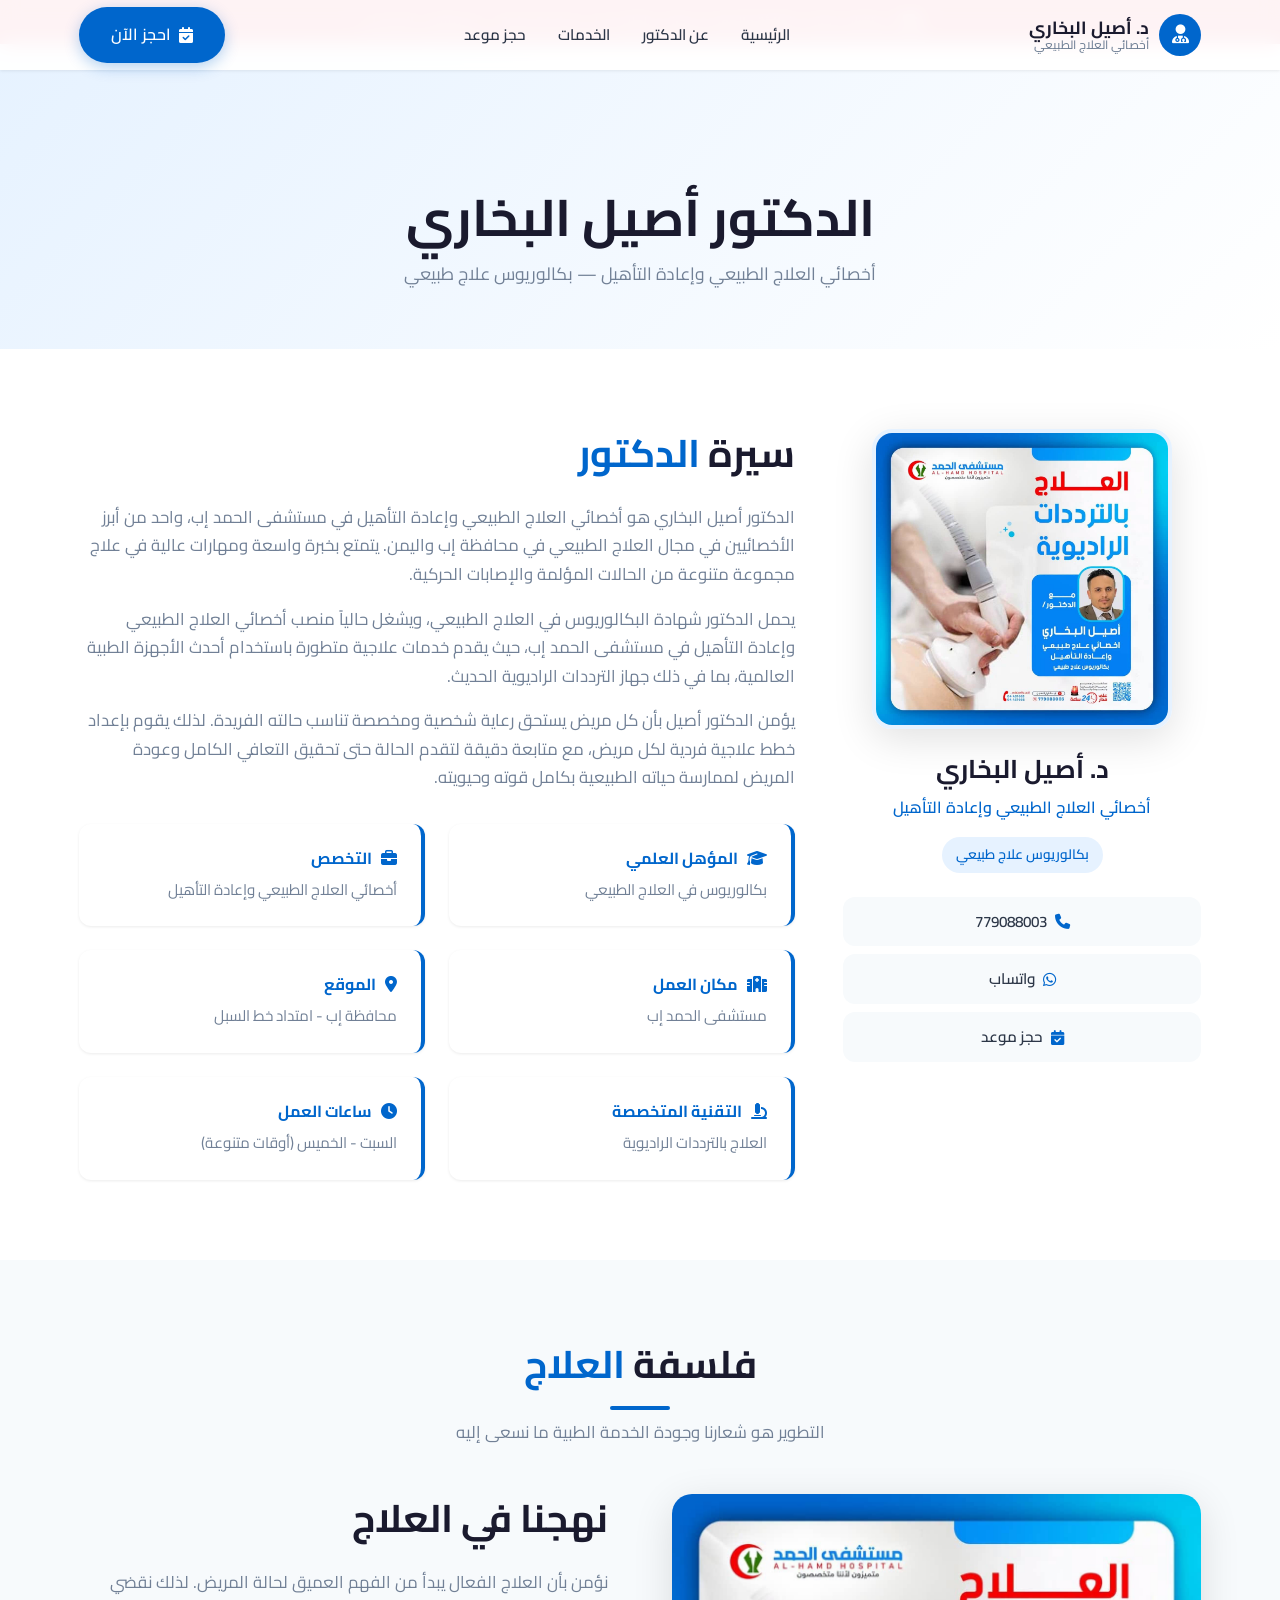
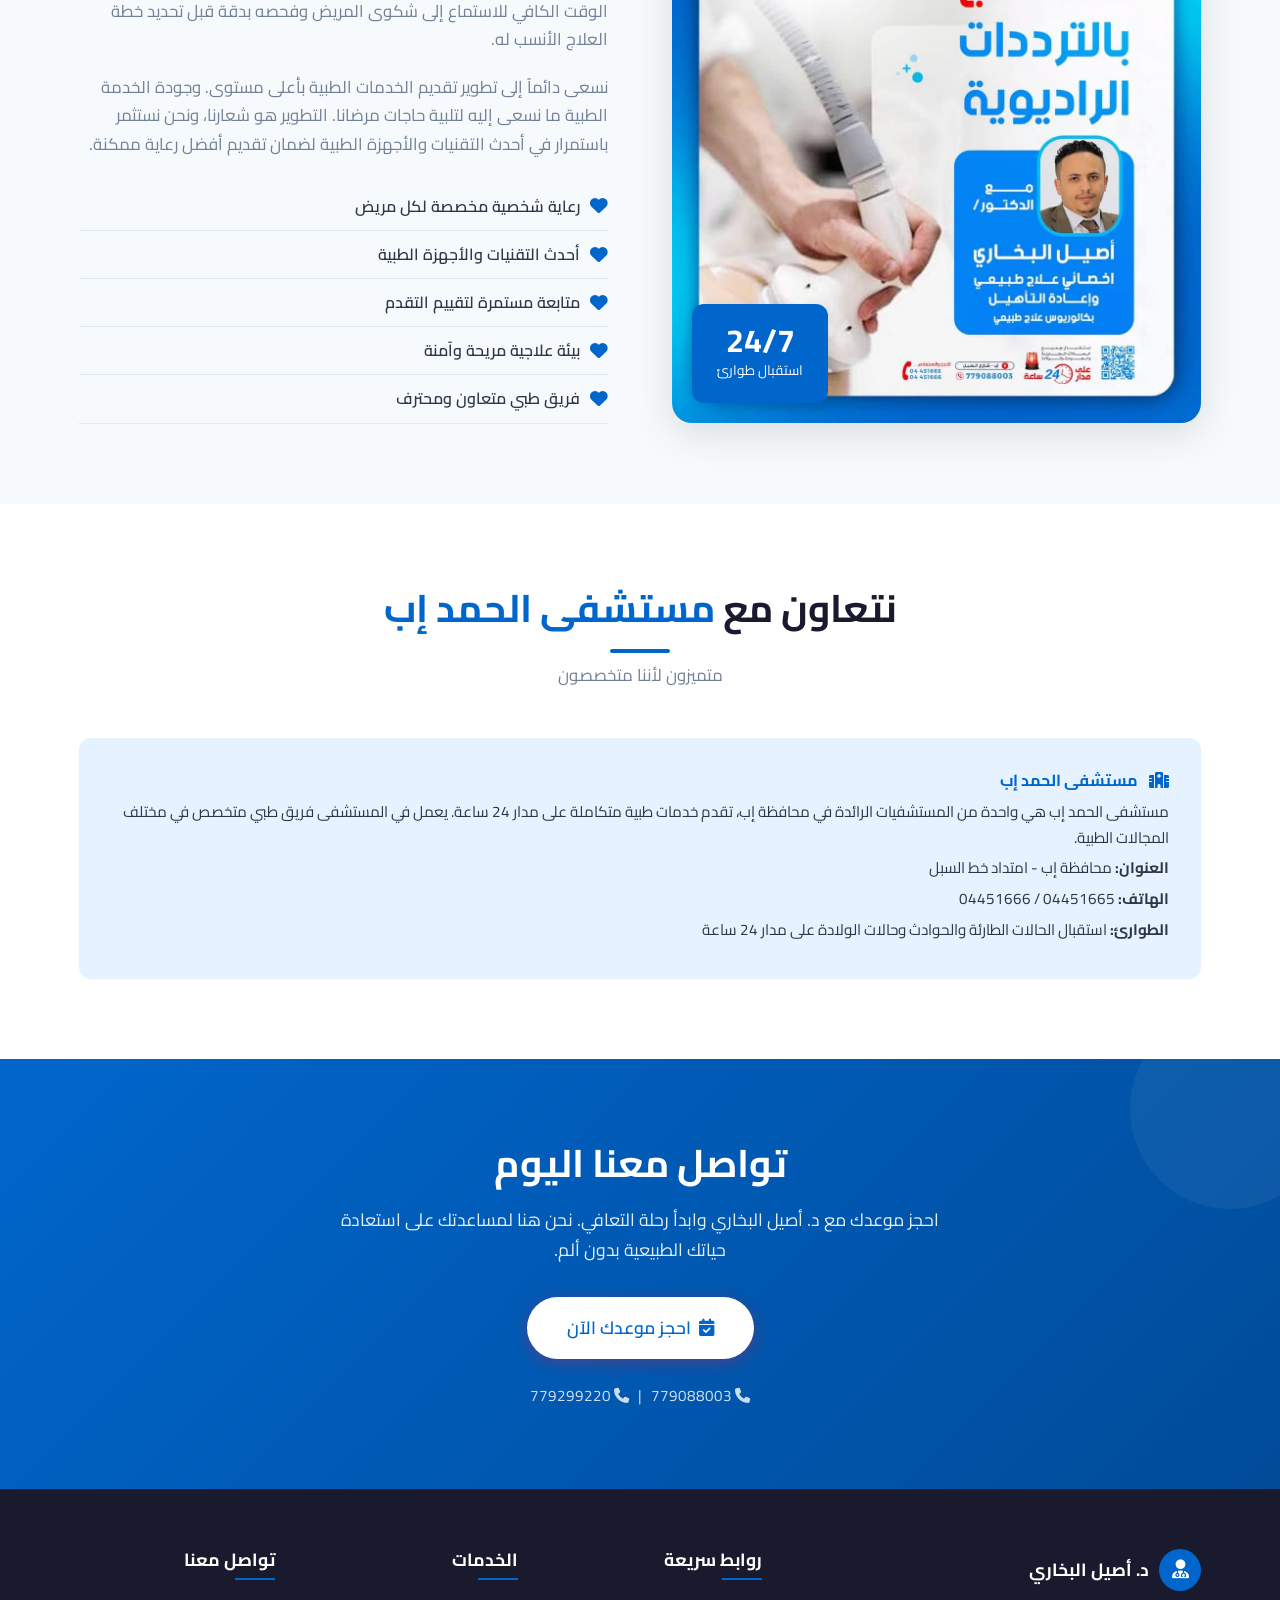
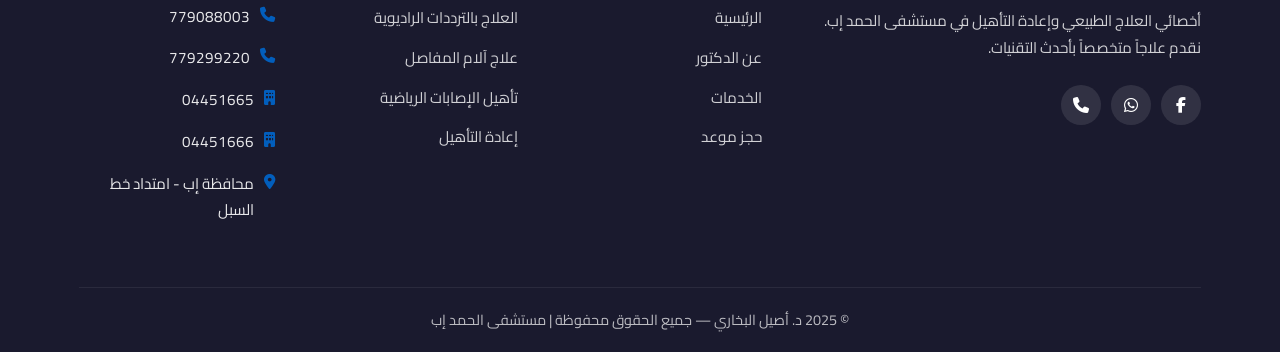
==== about.html @ aea2ecc7 "Initial commit: Dr. Aseel Al-Bukhari physical therapy website" ====
<!DOCTYPE html>
<html lang="ar" dir="rtl">
<head>
  <meta charset="UTF-8">
  <meta name="viewport" content="width=device-width, initial-scale=1.0">
  <title>عن الدكتور | د. أصيل البخاري - أخصائي العلاج الطبيعي</title>
  <meta name="description" content="تعرف على الدكتور أصيل البخاري - أخصائي العلاج الطبيعي وإعادة التأهيل. بكالوريوس علاج طبيعي، خبرة واسعة في علاج آلام المفاصل والإصابات الرياضية.">
  <link rel="preconnect" href="https://fonts.googleapis.com">
  <link rel="preconnect" href="https://fonts.gstatic.com" crossorigin>
  <link href="https://fonts.googleapis.com/css2?family=Cairo:wght@400;500;600;700;800&display=swap" rel="stylesheet">
  <link rel="stylesheet" href="https://cdnjs.cloudflare.com/ajax/libs/font-awesome/6.5.1/css/all.min.css">
  <link rel="stylesheet" href="css/style.css">
</head>
<body>

  <!-- Emergency Banner -->
  <div class="emergency-banner">
    <div class="container">
      <i class="fas fa-ambulance"></i>
      إستقبال الحالات الطارئة والحوادث وحالات الولادة على مدار 24 ساعة — مستشفى الحمد إب
    </div>
  </div>

  <!-- Header -->
  <header class="header" id="header">
    <div class="container">
      <a href="index.html" class="logo">
        <div class="logo-icon"><i class="fas fa-user-doctor"></i></div>
        <div class="logo-text">
          د. أصيل البخاري
          <small>أخصائي العلاج الطبيعي</small>
        </div>
      </a>
      <nav class="nav">
        <a href="index.html">الرئيسية</a>
        <a href="about.html" class="active">عن الدكتور</a>
        <a href="services.html">الخدمات</a>
        <a href="contact.html">حجز موعد</a>
      </nav>
      <a href="contact.html" class="btn btn-primary">
        <i class="fas fa-calendar-check"></i> احجز الآن
      </a>
      <button class="mobile-toggle" id="mobileToggle">
        <i class="fas fa-bars"></i>
      </button>
    </div>
  </header>

  <!-- Mobile Navigation -->
  <div class="mobile-overlay" id="mobileOverlay"></div>
  <nav class="mobile-nav" id="mobileNav">
    <a href="index.html">الرئيسية</a>
    <a href="about.html" class="active">عن الدكتور</a>
    <a href="services.html">الخدمات</a>
    <a href="contact.html">حجز موعد</a>
    <a href="contact.html" class="btn btn-primary">
      <i class="fas fa-calendar-check"></i> احجز موعدك
    </a>
  </nav>

  <!-- Page Header -->
  <section class="page-header">
    <div class="container">
      <h1>الدكتور <span>أصيل البخاري</span></h1>
      <p>أخصائي العلاج الطبيعي وإعادة التأهيل — بكالوريوس علاج طبيعي</p>
    </div>
  </section>

  <!-- Doctor Profile -->
  <section id="profile">
    <div class="container">
      <div class="doctor-profile">
        <div class="doctor-sidebar">
          <img src="images/hero.jpg" alt="د. أصيل البخاري">
          <h3>د. أصيل البخاري</h3>
          <div class="title">أخصائي العلاج الطبيعي وإعادة التأهيل</div>
          <div class="badge">بكالوريوس علاج طبيعي</div>
          <div class="contact-quick">
            <a href="tel:+967779088003"><i class="fas fa-phone"></i> 779088003</a>
            <a href="https://wa.me/967779088003" target="_blank"><i class="fab fa-whatsapp"></i> واتساب</a>
            <a href="contact.html"><i class="fas fa-calendar-check"></i> حجز موعد</a>
          </div>
        </div>
        <div class="doctor-details">
          <h2>سيرة <span>الدكتور</span></h2>
          <p>
            الدكتور أصيل البخاري هو أخصائي العلاج الطبيعي وإعادة التأهيل في مستشفى الحمد إب، 
            واحد من أبرز الأخصائيين في مجال العلاج الطبيعي في محافظة إب واليمن. يتمتع بخبرة واسعة 
            ومهارات عالية في علاج مجموعة متنوعة من الحالات المؤلمة والإصابات الحركية.
          </p>
          <p>
            يحمل الدكتور شهادة البكالوريوس في العلاج الطبيعي، ويشغل حالياً منصب أخصائي العلاج الطبيعي 
            وإعادة التأهيل في مستشفى الحمد إب، حيث يقدم خدمات علاجية متطورة باستخدام أحدث الأجهزة الطبية 
            العالمية، بما في ذلك جهاز الترددات الراديوية الحديث.
          </p>
          <p>
            يؤمن الدكتور أصيل بأن كل مريض يستحق رعاية شخصية ومخصصة تناسب حالته الفريدة. 
            لذلك يقوم بإعداد خطط علاجية فردية لكل مريض، مع متابعة دقيقة لتقدم الحالة 
            حتى تحقيق التعافي الكامل وعودة المريض لممارسة حياته الطبيعية بكامل قوته وحيويته.
          </p>
          
          <div class="info-cards">
            <div class="info-card">
              <h4><i class="fas fa-graduation-cap" style="margin-left: 6px;"></i> المؤهل العلمي</h4>
              <p>بكالوريوس في العلاج الطبيعي</p>
            </div>
            <div class="info-card">
              <h4><i class="fas fa-briefcase" style="margin-left: 6px;"></i> التخصص</h4>
              <p>أخصائي العلاج الطبيعي وإعادة التأهيل</p>
            </div>
            <div class="info-card">
              <h4><i class="fas fa-hospital" style="margin-left: 6px;"></i> مكان العمل</h4>
              <p>مستشفى الحمد إب</p>
            </div>
            <div class="info-card">
              <h4><i class="fas fa-location-dot" style="margin-left: 6px;"></i> الموقع</h4>
              <p>محافظة إب - امتداد خط السبل</p>
            </div>
            <div class="info-card">
              <h4><i class="fas fa-microscope" style="margin-left: 6px;"></i> التقنية المتخصصة</h4>
              <p>العلاج بالترددات الراديوية</p>
            </div>
            <div class="info-card">
              <h4><i class="fas fa-clock" style="margin-left: 6px;"></i> ساعات العمل</h4>
              <p>السبت - الخميس (أوقات متنوعة)</p>
            </div>
          </div>
        </div>
      </div>
    </div>
  </section>

  <!-- Philosophy -->
  <section class="section-alt" id="philosophy">
    <div class="container">
      <h2 class="section-title">فلسفة <span>العلاج</span></h2>
      <p class="section-subtitle">التطوير هو شعارنا وجودة الخدمة الطبية ما نسعى إليه</p>
      
      <div class="about-preview" style="margin-top: 2rem;">
        <div class="about-text" style="order: 2;">
          <h2>نهجنا في <span>العلاج</span></h2>
          <p>
            نؤمن بأن العلاج الفعال يبدأ من الفهم العميق لحالة المريض. لذلك نقضي الوقت الكافي 
            للاستماع إلى شكوى المريض وفحصه بدقة قبل تحديد خطة العلاج الأنسب له.
          </p>
          <p>
            نسعى دائماً إلى تطوير تقديم الخدمات الطبية بأعلى مستوى. وجودة الخدمة الطبية ما نسعى إليه 
            لتلبية حاجات مرضانا. التطوير هو شعارنا، ونحن نستثمر باستمرار في أحدث التقنيات والأجهزة 
            الطبية لضمان تقديم أفضل رعاية ممكنة.
          </p>
          <ul class="credentials-list">
            <li><i class="fas fa-heart"></i> رعاية شخصية مخصصة لكل مريض</li>
            <li><i class="fas fa-heart"></i> أحدث التقنيات والأجهزة الطبية</li>
            <li><i class="fas fa-heart"></i> متابعة مستمرة لتقييم التقدم</li>
            <li><i class="fas fa-heart"></i> بيئة علاجية مريحة وآمنة</li>
            <li><i class="fas fa-heart"></i> فريق طبي متعاون ومحترف</li>
          </ul>
        </div>
        <div class="about-img" style="order: 1;">
          <img src="images/hero.jpg" alt="العلاج في مستشفى الحمد إب">
          <div class="experience-badge" style="background: var(--primary);">
            <strong>24/7</strong>
            <span>استقبال طوارئ</span>
          </div>
        </div>
      </div>
    </div>
  </section>

  <!-- Hospital Affiliation -->
  <section id="hospital">
    <div class="container">
      <h2 class="section-title">نتعاون مع <span>مستشفى الحمد إب</span></h2>
      <p class="section-subtitle">متميزون لأننا متخصصون</p>
      
      <div class="hospital-info fade-in">
        <div class="hospital-info-content">
          <h4><i class="fas fa-hospital" style="color: var(--primary); margin-left: 8px;"></i> مستشفى الحمد إب</h4>
          <p>مستشفى الحمد إب هي واحدة من المستشفيات الرائدة في محافظة إب، تقدم خدمات طبية متكاملة على مدار 24 ساعة. يعمل في المستشفى فريق طبي متخصص في مختلف المجالات الطبية.</p>
          <p><strong>العنوان:</strong> محافظة إب - امتداد خط السبل</p>
          <p><strong>الهاتف:</strong> 04451665 / 04451666</p>
          <p><strong>الطوارئ:</strong> استقبال الحالات الطارئة والحوادث وحالات الولادة على مدار 24 ساعة</p>
        </div>
      </div>
    </div>
  </section>

  <!-- CTA Section -->
  <section class="cta-section" id="cta">
    <div class="container">
      <h2>تواصل معنا اليوم</h2>
      <p>احجز موعدك مع د. أصيل البخاري وابدأ رحلة التعافي. نحن هنا لمساعدتك على استعادة حياتك الطبيعية بدون ألم.</p>
      <a href="contact.html" class="btn btn-accent btn-lg">
        <i class="fas fa-calendar-check"></i> احجز موعدك الآن
      </a>
      <div style="margin-top: 1.5rem; font-size: 0.95rem; opacity: 0.8;">
        <i class="fas fa-phone"></i> 779088003 &nbsp; | &nbsp; <i class="fas fa-phone"></i> 779299220
      </div>
    </div>
  </section>

  <!-- Footer -->
  <footer class="footer">
    <div class="container">
      <div class="footer-grid">
        <div class="footer-brand">
          <a href="index.html" class="logo">
            <div class="logo-icon"><i class="fas fa-user-doctor"></i></div>
            <div class="logo-text">د. أصيل البخاري</div>
          </a>
          <p>أخصائي العلاج الطبيعي وإعادة التأهيل في مستشفى الحمد إب. نقدم علاجاً متخصصاً بأحدث التقنيات.</p>
          <div class="footer-social">
            <a href="https://www.facebook.com/share/17ngmz7hPu/" target="_blank"><i class="fab fa-facebook-f"></i></a>
            <a href="https://wa.me/967779088003" target="_blank"><i class="fab fa-whatsapp"></i></a>
            <a href="tel:+967779088003"><i class="fas fa-phone"></i></a>
          </div>
        </div>
        <div class="footer-links">
          <h4>روابط سريعة</h4>
          <ul>
            <li><a href="index.html">الرئيسية</a></li>
            <li><a href="about.html">عن الدكتور</a></li>
            <li><a href="services.html">الخدمات</a></li>
            <li><a href="contact.html">حجز موعد</a></li>
          </ul>
        </div>
        <div class="footer-links">
          <h4>الخدمات</h4>
          <ul>
            <li><a href="services.html">العلاج بالترددات الراديوية</a></li>
            <li><a href="services.html">علاج آلام المفاصل</a></li>
            <li><a href="services.html">تأهيل الإصابات الرياضية</a></li>
            <li><a href="services.html">إعادة التأهيل</a></li>
          </ul>
        </div>
        <div class="footer-contact">
          <h4>تواصل معنا</h4>
          <ul>
            <li><i class="fas fa-phone"></i> 779088003</li>
            <li><i class="fas fa-phone"></i> 779299220</li>
            <li><i class="fas fa-building"></i> 04451665</li>
            <li><i class="fas fa-building"></i> 04451666</li>
            <li><i class="fas fa-location-dot"></i> محافظة إب - امتداد خط السبل</li>
          </ul>
        </div>
      </div>
      <div class="footer-bottom">
        <p>© 2025 د. أصيل البخاري — جميع الحقوق محفوظة | مستشفى الحمد إب</p>
      </div>
    </div>
  </footer>

  <button class="back-to-top" id="backToTop" aria-label="Back to top">
    <i class="fas fa-arrow-up"></i>
  </button>

  <script src="js/main.js"></script>
</body>
</html>
---- css/style.css ----
/* ============================================
   Dr. Aseel Al-Bukhari - Physical Therapy Specialist
   Professional Personal Website Stylesheet
   RTL Arabic Layout | Modern Medical Design
   ============================================ */

/* ---- CSS Variables ---- */
:root {
  --primary: #0066CC;
  --primary-dark: #004C99;
  --primary-light: #E6F2FF;
  --accent: #E31837;
  --accent-light: #FFF0F2;
  --dark: #1A1A2E;
  --text: #2D3748;
  --text-light: #718096;
  --bg: #FFFFFF;
  --bg-alt: #F7FAFC;
  --border: #E2E8F0;
  --shadow-sm: 0 1px 3px rgba(0,0,0,0.08);
  --shadow: 0 4px 15px rgba(0,0,0,0.1);
  --shadow-lg: 0 10px 40px rgba(0,0,0,0.12);
  --radius: 12px;
  --radius-lg: 20px;
  --transition: all 0.3s ease;
}

/* ---- Reset & Base ---- */
*, *::before, *::after {
  margin: 0;
  padding: 0;
  box-sizing: border-box;
}

html {
  scroll-behavior: smooth;
  font-size: 16px;
}

body {
  font-family: 'Cairo', 'Tajawal', sans-serif;
  direction: rtl;
  text-align: right;
  color: var(--text);
  background: var(--bg);
  line-height: 1.7;
  overflow-x: hidden;
}

a {
  text-decoration: none;
  color: inherit;
  transition: var(--transition);
}

ul {
  list-style: none;
}

img {
  max-width: 100%;
  height: auto;
  display: block;
}

.container {
  width: 90%;
  max-width: 1200px;
  margin: 0 auto;
  padding: 0 15px;
}

/* ---- Typography ---- */
h1, h2, h3, h4 {
  font-weight: 700;
  line-height: 1.3;
  color: var(--dark);
}

h1 { font-size: clamp(2rem, 5vw, 3.2rem); }
h2 { font-size: clamp(1.5rem, 4vw, 2.4rem); }
h3 { font-size: clamp(1.2rem, 3vw, 1.6rem); }

.section-title {
  text-align: center;
  margin-bottom: 3rem;
  position: relative;
}

.section-title::after {
  content: '';
  display: block;
  width: 60px;
  height: 4px;
  background: var(--primary);
  margin: 1rem auto 0;
  border-radius: 2px;
}

.section-title span {
  color: var(--primary);
}

.section-subtitle {
  text-align: center;
  color: var(--text-light);
  margin-top: -2.5rem;
  margin-bottom: 3rem;
  font-size: 1.05rem;
}

/* ---- Buttons ---- */
.btn {
  display: inline-flex;
  align-items: center;
  justify-content: center;
  gap: 8px;
  padding: 14px 32px;
  border-radius: 50px;
  font-weight: 600;
  font-size: 1rem;
  font-family: inherit;
  cursor: pointer;
  border: none;
  transition: var(--transition);
  text-align: center;
}

.btn-primary {
  background: var(--primary);
  color: white;
  box-shadow: 0 4px 15px rgba(0,102,204,0.3);
}

.btn-primary:hover {
  background: var(--primary-dark);
  transform: translateY(-2px);
  box-shadow: 0 6px 20px rgba(0,102,204,0.4);
}

.btn-accent {
  background: var(--accent);
  color: white;
  box-shadow: 0 4px 15px rgba(227,24,55,0.3);
}

.btn-accent:hover {
  background: #c11230;
  transform: translateY(-2px);
  box-shadow: 0 6px 20px rgba(227,24,55,0.4);
}

.btn-outline {
  background: transparent;
  color: var(--primary);
  border: 2px solid var(--primary);
}

.btn-outline:hover {
  background: var(--primary);
  color: white;
}

.btn-lg {
  padding: 16px 40px;
  font-size: 1.1rem;
}

/* ---- Header ---- */
.header {
  position: fixed;
  top: 0;
  left: 0;
  right: 0;
  z-index: 1000;
  background: rgba(255,255,255,0.95);
  backdrop-filter: blur(10px);
  box-shadow: var(--shadow-sm);
  transition: var(--transition);
}

.header.scrolled {
  box-shadow: var(--shadow);
}

.header .container {
  display: flex;
  align-items: center;
  justify-content: space-between;
  height: 70px;
}

.logo {
  display: flex;
  align-items: center;
  gap: 10px;
  font-weight: 700;
  font-size: 1.1rem;
  color: var(--dark);
}

.logo-icon {
  width: 42px;
  height: 42px;
  background: var(--primary);
  border-radius: 50%;
  display: flex;
  align-items: center;
  justify-content: center;
  color: white;
  font-size: 1.2rem;
  flex-shrink: 0;
}

.logo-text {
  line-height: 1.2;
}

.logo-text small {
  display: block;
  font-size: 0.75rem;
  color: var(--text-light);
  font-weight: 500;
}

.nav {
  display: flex;
  align-items: center;
  gap: 2rem;
}

.nav a {
  font-weight: 600;
  font-size: 0.95rem;
  color: var(--text);
  position: relative;
  padding: 5px 0;
}

.nav a::after {
  content: '';
  position: absolute;
  bottom: 0;
  right: 0;
  width: 0;
  height: 2px;
  background: var(--primary);
  transition: var(--transition);
}

.nav a:hover,
.nav a.active {
  color: var(--primary);
}

.nav a:hover::after,
.nav a.active::after {
  width: 100%;
}

.nav .btn {
  padding: 10px 24px;
  font-size: 0.9rem;
}

.mobile-toggle {
  display: none;
  background: none;
  border: none;
  font-size: 1.5rem;
  color: var(--dark);
  cursor: pointer;
}

/* ---- Hero Section ---- */
.hero {
  min-height: 100vh;
  display: flex;
  align-items: center;
  padding: 100px 0 60px;
  background: linear-gradient(135deg, var(--primary-light) 0%, var(--bg) 50%, var(--accent-light) 100%);
  position: relative;
  overflow: hidden;
}

.hero::before {
  content: '';
  position: absolute;
  top: -100px;
  left: -100px;
  width: 400px;
  height: 400px;
  background: var(--primary);
  opacity: 0.05;
  border-radius: 50%;
}

.hero::after {
  content: '';
  position: absolute;
  bottom: -150px;
  right: -100px;
  width: 500px;
  height: 500px;
  background: var(--accent);
  opacity: 0.05;
  border-radius: 50%;
}

.hero .container {
  display: grid;
  grid-template-columns: 1fr 1fr;
  gap: 3rem;
  align-items: center;
  position: relative;
  z-index: 1;
}

.hero-content {
  animation: fadeInRight 1s ease;
}

.hero-badge {
  display: inline-flex;
  align-items: center;
  gap: 8px;
  background: white;
  padding: 8px 18px;
  border-radius: 50px;
  font-size: 0.85rem;
  font-weight: 600;
  color: var(--primary);
  box-shadow: var(--shadow-sm);
  margin-bottom: 1.5rem;
}

.hero-badge i {
  color: var(--accent);
}

.hero h1 {
  margin-bottom: 1rem;
  color: var(--dark);
}

.hero h1 span {
  color: var(--primary);
}

.hero-desc {
  font-size: 1.15rem;
  color: var(--text-light);
  margin-bottom: 2rem;
  max-width: 90%;
}

.hero-btns {
  display: flex;
  gap: 1rem;
  flex-wrap: wrap;
}

.hero-stats {
  display: flex;
  gap: 2rem;
  margin-top: 2.5rem;
}

.hero-stat {
  text-align: center;
}

.hero-stat strong {
  display: block;
  font-size: 1.8rem;
  color: var(--primary);
  font-weight: 700;
}

.hero-stat span {
  font-size: 0.85rem;
  color: var(--text-light);
}

.hero-image {
  position: relative;
  animation: fadeInLeft 1s ease 0.3s both;
}

.hero-image img {
  border-radius: var(--radius-lg);
  box-shadow: var(--shadow-lg);
  width: 100%;
  object-fit: cover;
  max-height: 500px;
}

.hero-image::before {
  content: '';
  position: absolute;
  top: 20px;
  right: 20px;
  width: 100%;
  height: 100%;
  border: 3px solid var(--primary);
  border-radius: var(--radius-lg);
  z-index: -1;
}

.floating-card {
  position: absolute;
  background: white;
  padding: 12px 18px;
  border-radius: var(--radius);
  box-shadow: var(--shadow);
  display: flex;
  align-items: center;
  gap: 10px;
  font-size: 0.85rem;
  font-weight: 600;
}

.floating-card.fc-1 {
  top: 30px;
  left: -20px;
  animation: float 3s ease-in-out infinite;
}

.floating-card.fc-2 {
  bottom: 40px;
  right: -10px;
  animation: float 3s ease-in-out infinite 1s;
}

.floating-card i {
  width: 36px;
  height: 36px;
  background: var(--primary-light);
  border-radius: 50%;
  display: flex;
  align-items: center;
  justify-content: center;
  color: var(--primary);
  font-size: 0.9rem;
}

/* ---- Sections ---- */
section {
  padding: 80px 0;
}

.section-alt {
  background: var(--bg-alt);
}

/* ---- About Preview ---- */
.about-preview {
  display: grid;
  grid-template-columns: 1fr 1fr;
  gap: 4rem;
  align-items: center;
}

.about-img {
  position: relative;
}

.about-img img {
  border-radius: var(--radius-lg);
  box-shadow: var(--shadow-lg);
}

.experience-badge {
  position: absolute;
  bottom: 20px;
  left: 20px;
  background: var(--primary);
  color: white;
  padding: 20px 25px;
  border-radius: var(--radius);
  text-align: center;
  box-shadow: var(--shadow);
}

.experience-badge strong {
  display: block;
  font-size: 2rem;
  line-height: 1;
}

.experience-badge span {
  font-size: 0.85rem;
}

.about-text h2 {
  margin-bottom: 1.5rem;
}

.about-text p {
  color: var(--text-light);
  margin-bottom: 1.2rem;
  font-size: 1.05rem;
}

.credentials-list {
  margin-top: 1.5rem;
}

.credentials-list li {
  display: flex;
  align-items: center;
  gap: 10px;
  padding: 10px 0;
  border-bottom: 1px solid var(--border);
  font-weight: 600;
}

.credentials-list li i {
  color: var(--primary);
  font-size: 1.1rem;
}

/* ---- Services Cards ---- */
.services-grid {
  display: grid;
  grid-template-columns: repeat(auto-fit, minmax(300px, 1fr));
  gap: 2rem;
}

.service-card {
  background: white;
  border-radius: var(--radius);
  padding: 2rem;
  box-shadow: var(--shadow-sm);
  transition: var(--transition);
  border: 1px solid var(--border);
}

.service-card:hover {
  transform: translateY(-8px);
  box-shadow: var(--shadow-lg);
  border-color: var(--primary-light);
}

.service-icon {
  width: 60px;
  height: 60px;
  background: var(--primary-light);
  border-radius: 50%;
  display: flex;
  align-items: center;
  justify-content: center;
  color: var(--primary);
  font-size: 1.5rem;
  margin-bottom: 1.5rem;
  transition: var(--transition);
}

.service-card:hover .service-icon {
  background: var(--primary);
  color: white;
  transform: rotateY(360deg);
}

.service-card h3 {
  margin-bottom: 0.8rem;
  font-size: 1.25rem;
}

.service-card p {
  color: var(--text-light);
  font-size: 0.95rem;
}

/* ---- Conditions Section ---- */
.conditions-list {
  display: grid;
  grid-template-columns: repeat(auto-fit, minmax(280px, 1fr));
  gap: 1.5rem;
}

.condition-item {
  display: flex;
  align-items: flex-start;
  gap: 1rem;
  background: white;
  padding: 1.5rem;
  border-radius: var(--radius);
  box-shadow: var(--shadow-sm);
  transition: var(--transition);
}

.condition-item:hover {
  box-shadow: var(--shadow);
  transform: translateX(-5px);
}

.condition-item i {
  width: 45px;
  height: 45px;
  background: var(--accent-light);
  color: var(--accent);
  border-radius: 50%;
  display: flex;
  align-items: center;
  justify-content: center;
  font-size: 1.1rem;
  flex-shrink: 0;
}

.condition-item h4 {
  font-size: 1.1rem;
  margin-bottom: 0.3rem;
}

.condition-item p {
  font-size: 0.9rem;
  color: var(--text-light);
}

/* ---- Advantages ---- */
.advantages-grid {
  display: grid;
  grid-template-columns: repeat(auto-fit, minmax(250px, 1fr));
  gap: 2rem;
}

.advantage-box {
  background: white;
  padding: 2rem;
  border-radius: var(--radius);
  text-align: center;
  box-shadow: var(--shadow-sm);
  transition: var(--transition);
  position: relative;
  overflow: hidden;
}

.advantage-box::before {
  content: '';
  position: absolute;
  top: 0;
  left: 0;
  right: 0;
  height: 4px;
  background: var(--primary);
  transform: scaleX(0);
  transition: var(--transition);
}

.advantage-box:hover::before {
  transform: scaleX(1);
}

.advantage-box:hover {
  transform: translateY(-5px);
  box-shadow: var(--shadow);
}

.advantage-box i {
  font-size: 2.5rem;
  color: var(--primary);
  margin-bottom: 1rem;
  display: inline-block;
}

.advantage-box h4 {
  font-size: 1.15rem;
  margin-bottom: 0.5rem;
}

.advantage-box p {
  font-size: 0.9rem;
  color: var(--text-light);
}

/* ---- How It Works ---- */
.steps {
  display: flex;
  justify-content: center;
  gap: 2rem;
  flex-wrap: wrap;
}

.step {
  text-align: center;
  max-width: 250px;
  position: relative;
}

.step:not(:last-child)::after {
  content: '\2190';
  position: absolute;
  top: 30px;
  left: -25px;
  font-size: 1.5rem;
  color: var(--primary);
  opacity: 0.5;
}

.step-num {
  width: 60px;
  height: 60px;
  background: var(--primary);
  color: white;
  border-radius: 50%;
  display: flex;
  align-items: center;
  justify-content: center;
  font-size: 1.5rem;
  font-weight: 700;
  margin: 0 auto 1rem;
  box-shadow: 0 4px 15px rgba(0,102,204,0.3);
}

.step h4 {
  margin-bottom: 0.5rem;
  font-size: 1.1rem;
}

.step p {
  font-size: 0.9rem;
  color: var(--text-light);
}

/* ---- Testimonials ---- */
.testimonials-grid {
  display: grid;
  grid-template-columns: repeat(auto-fit, minmax(300px, 1fr));
  gap: 2rem;
}

.testimonial-card {
  background: white;
  padding: 2rem;
  border-radius: var(--radius);
  box-shadow: var(--shadow-sm);
  position: relative;
}

.testimonial-card::before {
  content: '\201D';
  position: absolute;
  top: 10px;
  right: 20px;
  font-size: 4rem;
  color: var(--primary);
  opacity: 0.15;
  font-family: serif;
  line-height: 1;
}

.testimonial-text {
  font-style: italic;
  color: var(--text);
  margin-bottom: 1.5rem;
  position: relative;
  z-index: 1;
}

.testimonial-author {
  display: flex;
  align-items: center;
  gap: 12px;
}

.testimonial-author img {
  width: 50px;
  height: 50px;
  border-radius: 50%;
  object-fit: cover;
  border: 2px solid var(--primary-light);
}

.testimonial-author strong {
  display: block;
  font-size: 0.95rem;
}

.testimonial-author span {
  font-size: 0.8rem;
  color: var(--text-light);
}

/* ---- CTA Section ---- */
.cta-section {
  background: linear-gradient(135deg, var(--primary) 0%, var(--primary-dark) 100%);
  color: white;
  text-align: center;
  padding: 80px 0;
  position: relative;
  overflow: hidden;
}

.cta-section::before {
  content: '';
  position: absolute;
  top: -50px;
  right: -50px;
  width: 200px;
  height: 200px;
  background: white;
  opacity: 0.05;
  border-radius: 50%;
}

.cta-section h2 {
  color: white;
  margin-bottom: 1rem;
}

.cta-section p {
  font-size: 1.1rem;
  opacity: 0.9;
  margin-bottom: 2rem;
  max-width: 600px;
  margin-left: auto;
  margin-right: auto;
}

.cta-section .btn-accent {
  background: white;
  color: var(--primary);
  font-size: 1.1rem;
}

.cta-section .btn-accent:hover {
  background: var(--accent-light);
  color: var(--accent);
}

/* ---- Contact Page ---- */
.contact-grid {
  display: grid;
  grid-template-columns: 1fr 1fr;
  gap: 3rem;
}

.contact-info-box {
  background: white;
  padding: 2rem;
  border-radius: var(--radius);
  box-shadow: var(--shadow-sm);
  margin-bottom: 1.5rem;
  transition: var(--transition);
}

.contact-info-box:hover {
  box-shadow: var(--shadow);
  transform: translateX(-5px);
}

.contact-info-box i {
  width: 50px;
  height: 50px;
  background: var(--primary-light);
  color: var(--primary);
  border-radius: 50%;
  display: flex;
  align-items: center;
  justify-content: center;
  font-size: 1.2rem;
  margin-bottom: 1rem;
}

.contact-info-box h4 {
  font-size: 1.1rem;
  margin-bottom: 0.5rem;
}

.contact-info-box p,
.contact-info-box a {
  color: var(--text-light);
  font-size: 0.95rem;
}

.contact-info-box a:hover {
  color: var(--primary);
}

.contact-form {
  background: white;
  padding: 2.5rem;
  border-radius: var(--radius-lg);
  box-shadow: var(--shadow);
}

.form-group {
  margin-bottom: 1.5rem;
}

.form-group label {
  display: block;
  margin-bottom: 0.5rem;
  font-weight: 600;
  font-size: 0.95rem;
}

.form-group input,
.form-group textarea,
.form-group select {
  width: 100%;
  padding: 14px 18px;
  border: 2px solid var(--border);
  border-radius: var(--radius);
  font-family: inherit;
  font-size: 1rem;
  transition: var(--transition);
  background: var(--bg-alt);
}

.form-group input:focus,
.form-group textarea:focus,
.form-group select:focus {
  outline: none;
  border-color: var(--primary);
  background: white;
}

.form-group textarea {
  min-height: 120px;
  resize: vertical;
}

.form-row {
  display: grid;
  grid-template-columns: 1fr 1fr;
  gap: 1rem;
}

/* ---- Footer ---- */
.footer {
  background: var(--dark);
  color: white;
  padding: 60px 0 0;
}

.footer-grid {
  display: grid;
  grid-template-columns: 2fr 1fr 1fr 1fr;
  gap: 3rem;
  margin-bottom: 3rem;
}

.footer-brand .logo {
  color: white;
  margin-bottom: 1rem;
}

.footer-brand .logo-icon {
  background: var(--primary);
}

.footer-brand p {
  opacity: 0.8;
  font-size: 0.95rem;
  line-height: 1.8;
}

.footer-social {
  display: flex;
  gap: 10px;
  margin-top: 1.5rem;
}

.footer-social a {
  width: 40px;
  height: 40px;
  background: rgba(255,255,255,0.1);
  border-radius: 50%;
  display: flex;
  align-items: center;
  justify-content: center;
  font-size: 1rem;
  transition: var(--transition);
}

.footer-social a:hover {
  background: var(--primary);
  transform: translateY(-3px);
}

.footer h4 {
  color: white;
  font-size: 1.1rem;
  margin-bottom: 1.5rem;
  position: relative;
  padding-bottom: 0.5rem;
}

.footer h4::after {
  content: '';
  position: absolute;
  bottom: 0;
  right: 0;
  width: 40px;
  height: 2px;
  background: var(--primary);
}

.footer-links li {
  margin-bottom: 0.8rem;
}

.footer-links a {
  opacity: 0.8;
  font-size: 0.95rem;
  transition: var(--transition);
}

.footer-links a:hover {
  opacity: 1;
  color: var(--primary);
  padding-right: 5px;
}

.footer-contact li {
  display: flex;
  align-items: flex-start;
  gap: 10px;
  margin-bottom: 1rem;
  font-size: 0.95rem;
  opacity: 0.9;
}

.footer-contact li i {
  color: var(--primary);
  margin-top: 3px;
}

.footer-bottom {
  border-top: 1px solid rgba(255,255,255,0.1);
  padding: 20px 0;
  text-align: center;
  font-size: 0.9rem;
  opacity: 0.7;
}

/* ---- Animations ---- */
@keyframes fadeInRight {
  from { opacity: 0; transform: translateX(50px); }
  to { opacity: 1; transform: translateX(0); }
}

@keyframes fadeInLeft {
  from { opacity: 0; transform: translateX(-50px); }
  to { opacity: 1; transform: translateX(0); }
}

@keyframes fadeInUp {
  from { opacity: 0; transform: translateY(30px); }
  to { opacity: 1; transform: translateY(0); }
}

@keyframes float {
  0%, 100% { transform: translateY(0); }
  50% { transform: translateY(-10px); }
}

.fade-in {
  opacity: 0;
  transform: translateY(30px);
  transition: opacity 0.6s ease, transform 0.6s ease;
}

.fade-in.visible {
  opacity: 1;
  transform: translateY(0);
}

/* ---- Mobile Menu ---- */
.mobile-nav {
  position: fixed;
  top: 0;
  right: -100%;
  width: 80%;
  max-width: 300px;
  height: 100vh;
  background: white;
  z-index: 1001;
  padding: 80px 30px 30px;
  box-shadow: -5px 0 30px rgba(0,0,0,0.1);
  transition: right 0.3s ease;
}

.mobile-nav.active {
  right: 0;
}

.mobile-nav a {
  display: block;
  padding: 15px 0;
  font-size: 1.1rem;
  font-weight: 600;
  border-bottom: 1px solid var(--border);
  color: var(--text);
}

.mobile-nav a:hover,
.mobile-nav a.active {
  color: var(--primary);
}

.mobile-nav .btn {
  margin-top: 20px;
  width: 100%;
}

.mobile-overlay {
  position: fixed;
  top: 0;
  left: 0;
  width: 100%;
  height: 100%;
  background: rgba(0,0,0,0.5);
  z-index: 1000;
  opacity: 0;
  visibility: hidden;
  transition: var(--transition);
}

.mobile-overlay.active {
  opacity: 1;
  visibility: visible;
}

/* ---- Back to Top ---- */
.back-to-top {
  position: fixed;
  bottom: 30px;
  left: 30px;
  width: 45px;
  height: 45px;
  background: var(--primary);
  color: white;
  border-radius: 50%;
  display: flex;
  align-items: center;
  justify-content: center;
  font-size: 1.1rem;
  cursor: pointer;
  opacity: 0;
  visibility: hidden;
  transition: var(--transition);
  z-index: 999;
  border: none;
  box-shadow: var(--shadow);
}

.back-to-top.visible {
  opacity: 1;
  visibility: visible;
}

.back-to-top:hover {
  background: var(--primary-dark);
  transform: translateY(-3px);
}

/* ---- Emergency Banner ---- */
.emergency-banner {
  background: var(--accent);
  color: white;
  padding: 10px 0;
  font-size: 0.9rem;
  font-weight: 600;
  text-align: center;
}

.emergency-banner i {
  margin-left: 8px;
  animation: pulse 2s infinite;
}

@keyframes pulse {
  0%, 100% { opacity: 1; }
  50% { opacity: 0.5; }
}

/* ---- Doctor Profile Page ---- */
.doctor-profile {
  display: grid;
  grid-template-columns: 1fr 2fr;
  gap: 3rem;
  align-items: start;
}

.doctor-sidebar {
  text-align: center;
}

.doctor-sidebar img {
  width: 100%;
  max-width: 300px;
  border-radius: var(--radius-lg);
  box-shadow: var(--shadow-lg);
  margin: 0 auto 1.5rem;
  border: 4px solid var(--primary-light);
}

.doctor-sidebar h3 {
  margin-bottom: 0.5rem;
}

.doctor-sidebar .title {
  color: var(--primary);
  font-weight: 600;
  margin-bottom: 1rem;
}

.doctor-sidebar .badge {
  display: inline-block;
  background: var(--primary-light);
  color: var(--primary);
  padding: 6px 14px;
  border-radius: 50px;
  font-size: 0.85rem;
  font-weight: 600;
  margin-bottom: 1.5rem;
}

.doctor-sidebar .contact-quick a {
  display: flex;
  align-items: center;
  justify-content: center;
  gap: 8px;
  padding: 12px;
  background: var(--bg-alt);
  border-radius: var(--radius);
  margin-bottom: 0.5rem;
  font-weight: 600;
  font-size: 0.95rem;
}

.doctor-sidebar .contact-quick a:hover {
  background: var(--primary-light);
  color: var(--primary);
}

.doctor-sidebar .contact-quick i {
  color: var(--primary);
}

.doctor-details h2 {
  margin-bottom: 1.5rem;
}

.doctor-details h2 span {
  color: var(--primary);
}

.doctor-details p {
  margin-bottom: 1rem;
  color: var(--text-light);
  font-size: 1.05rem;
}

.info-cards {
  display: grid;
  grid-template-columns: repeat(2, 1fr);
  gap: 1.5rem;
  margin-top: 2rem;
}

.info-card {
  background: white;
  padding: 1.5rem;
  border-radius: var(--radius);
  box-shadow: var(--shadow-sm);
  border-right: 4px solid var(--primary);
}

.info-card h4 {
  font-size: 1rem;
  margin-bottom: 0.5rem;
  color: var(--primary);
}

.info-card p {
  font-size: 0.95rem;
  margin: 0;
}

/* ---- Gallery ---- */
.gallery-grid {
  display: grid;
  grid-template-columns: repeat(auto-fit, minmax(250px, 1fr));
  gap: 1rem;
}

.gallery-item {
  border-radius: var(--radius);
  overflow: hidden;
  box-shadow: var(--shadow-sm);
  transition: var(--transition);
  cursor: pointer;
}

.gallery-item:hover {
  transform: scale(1.02);
  box-shadow: var(--shadow-lg);
}

.gallery-item img {
  width: 100%;
  height: 220px;
  object-fit: cover;
}

/* ---- Hospital Info Box ---- */
.hospital-info {
  background: var(--primary-light);
  border-radius: var(--radius);
  padding: 2rem;
  margin-top: 2rem;
  display: flex;
  align-items: center;
  gap: 2rem;
  flex-wrap: wrap;
}

.hospital-info img {
  width: 80px;
  height: 80px;
  border-radius: 50%;
  object-fit: cover;
  border: 3px solid var(--primary);
}

.hospital-info-content h4 {
  color: var(--primary);
  margin-bottom: 0.5rem;
}

.hospital-info-content p {
  color: var(--text);
  font-size: 0.95rem;
  margin-bottom: 0.3rem;
}

/* ---- Page Header ---- */
.page-header {
  background: linear-gradient(135deg, var(--primary-light) 0%, var(--bg) 100%);
  padding: 140px 0 60px;
  text-align: center;
}

.page-header h1 {
  margin-bottom: 0.5rem;
}

.page-header p {
  color: var(--text-light);
  font-size: 1.1rem;
}

/* ---- Responsive ---- */
@media (max-width: 992px) {
  .hero .container,
  .about-preview,
  .contact-grid,
  .doctor-profile {
    grid-template-columns: 1fr;
  }
  
  .hero-image {
    order: -1;
  }
  
  .footer-grid {
    grid-template-columns: 1fr 1fr;
  }
  
  .info-cards {
    grid-template-columns: 1fr;
  }
  
  .step:not(:last-child)::after {
    display: none;
  }
  
  .steps {
    flex-direction: column;
    align-items: center;
  }
}

@media (max-width: 768px) {
  .nav {
    display: none;
  }
  
  .mobile-toggle {
    display: block;
  }
  
  .hero {
    padding: 100px 0 40px;
  }
  
  .hero-btns {
    justify-content: center;
  }
  
  .hero-stats {
    justify-content: center;
  }
  
  .hero-content {
    text-align: center;
  }
  
  .hero-desc {
    max-width: 100%;
  }
  
  .floating-card {
    display: none;
  }
  
  .footer-grid {
    grid-template-columns: 1fr;
    gap: 2rem;
  }
  
  .form-row {
    grid-template-columns: 1fr;
  }
  
  .hospital-info {
    flex-direction: column;
    text-align: center;
  }
  
  .about-img {
    order: -1;
  }
  
  .experience-badge {
    left: 50%;
    transform: translateX(-50%);
  }
  
  .doctor-sidebar {
    order: -1;
  }
  
  .doctor-sidebar img {
    max-width: 250px;
  }
}

@media (max-width: 480px) {
  .btn {
    padding: 12px 24px;
    font-size: 0.9rem;
  }
  
  .btn-lg {
    padding: 14px 28px;
  }
  
  .hero-stats {
    gap: 1rem;
  }
  
  .hero-stat strong {
    font-size: 1.4rem;
  }
  
  section {
    padding: 50px 0;
  }
  
  .contact-form {
    padding: 1.5rem;
  }
}
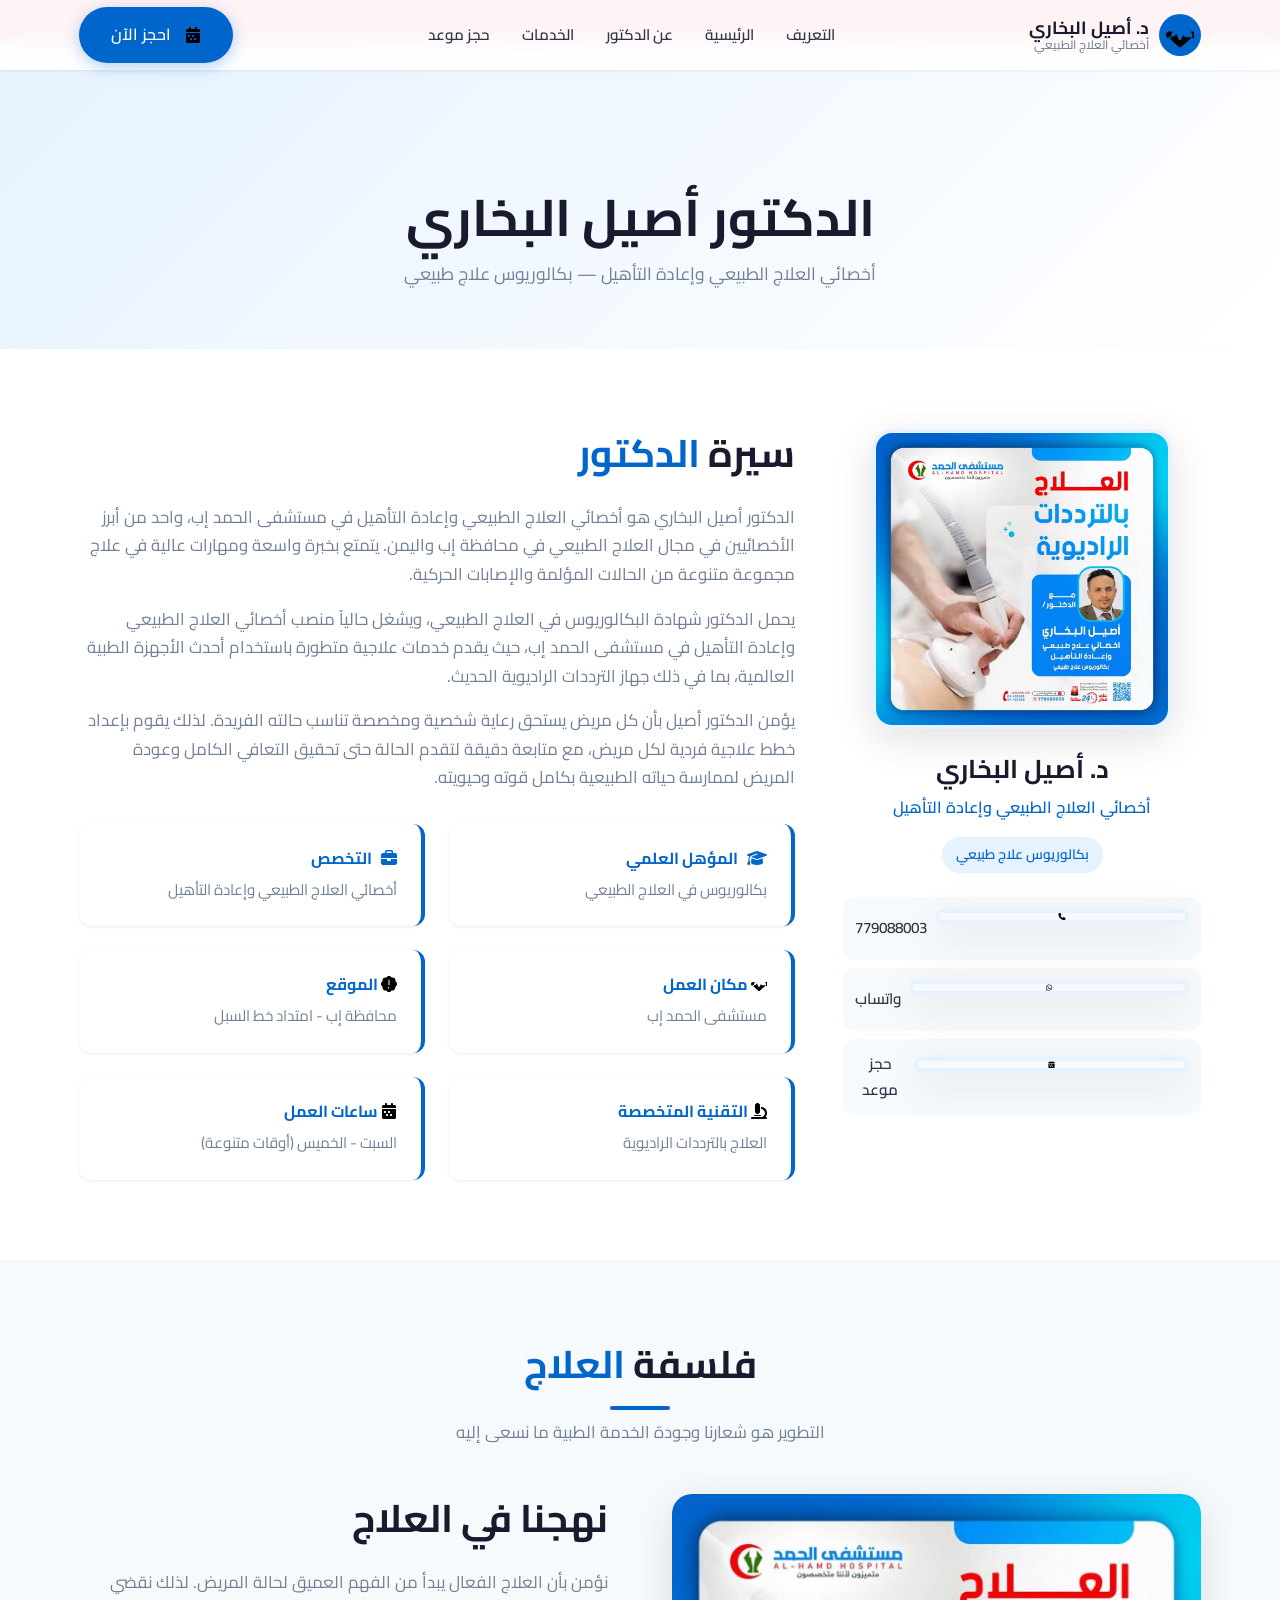
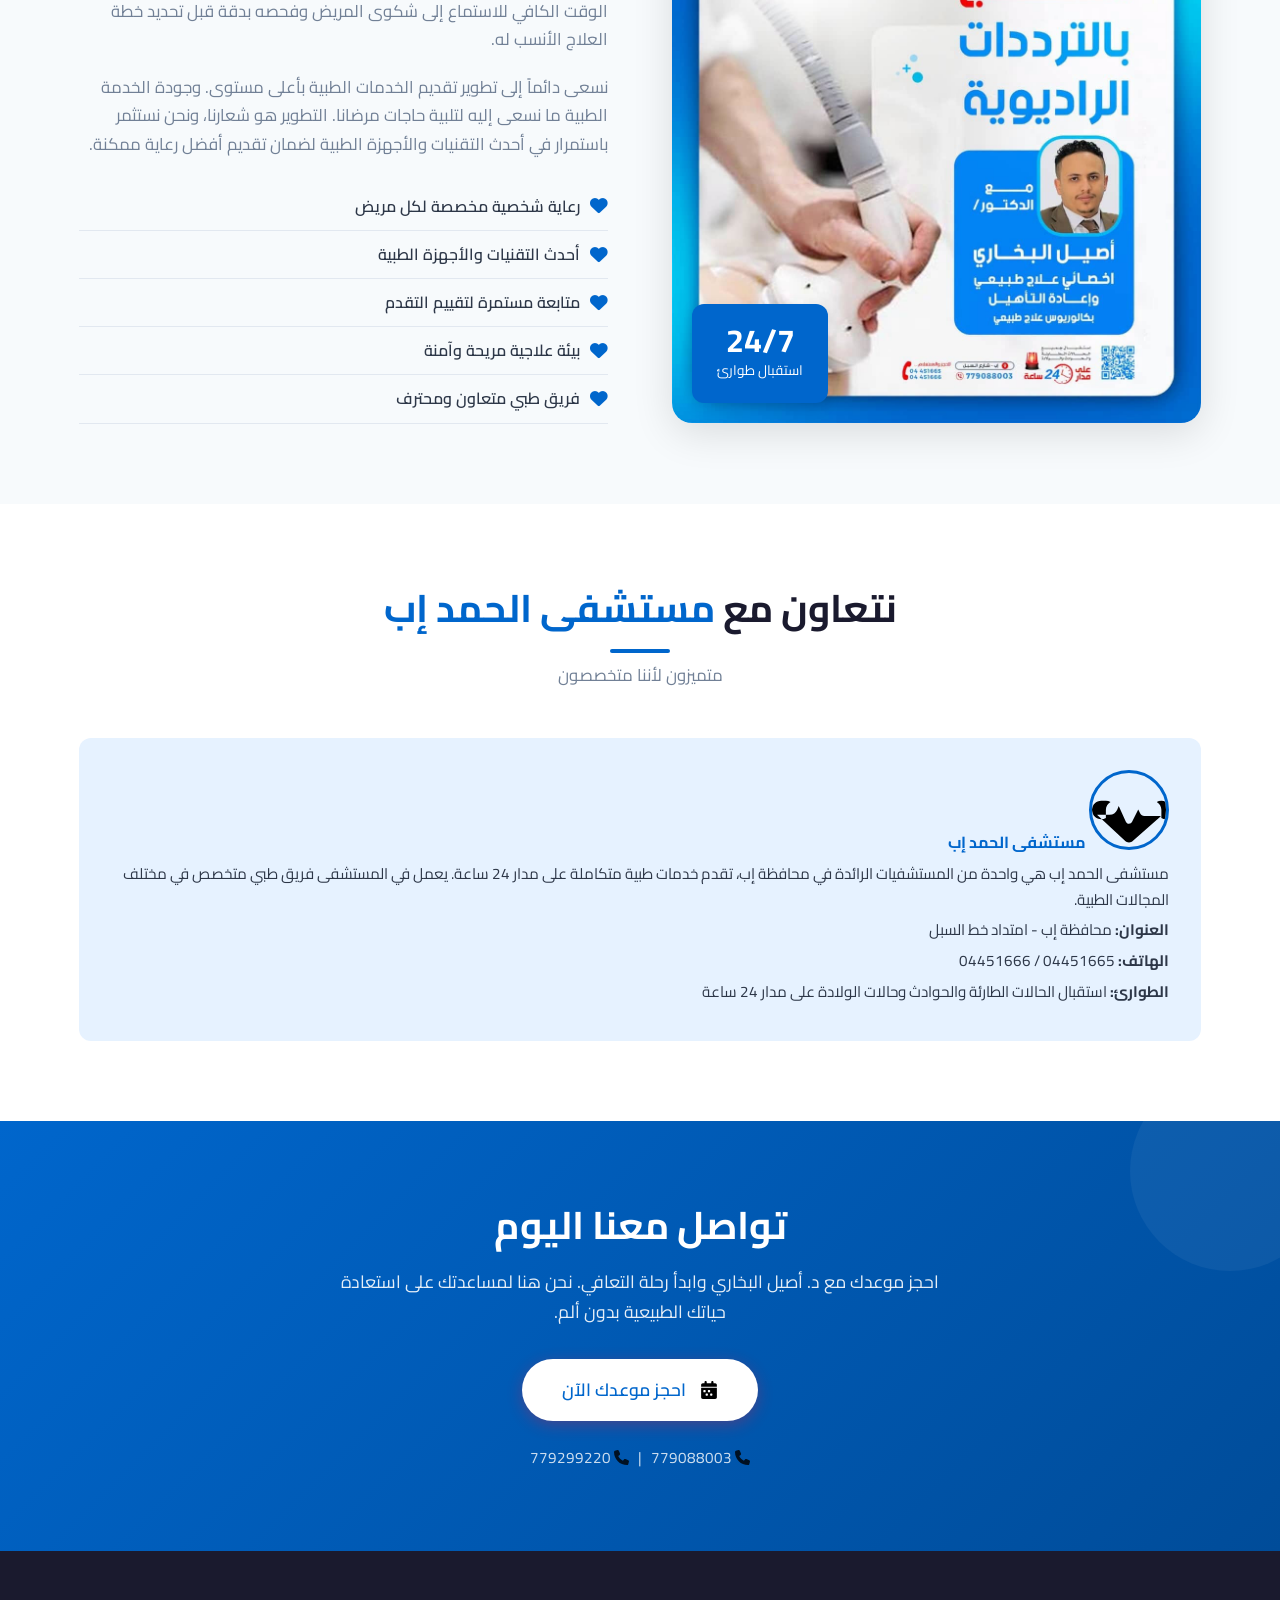
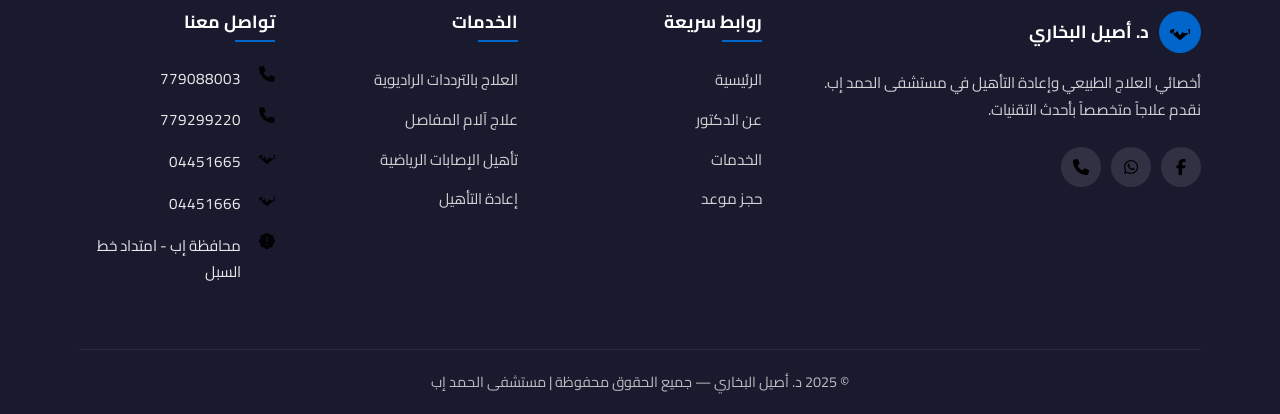
==== commit d9537cce: "Add intro pages (intro1.html, intro2.html) with Dr. Aseel profile images. Updated navigation on all " ====
--- a/about.html
+++ b/about.html
@@ -10,13 +10,25 @@
   <link href="https://fonts.googleapis.com/css2?family=Cairo:wght@400;500;600;700;800&display=swap" rel="stylesheet">
   <link rel="stylesheet" href="https://cdnjs.cloudflare.com/ajax/libs/font-awesome/6.5.1/css/all.min.css">
   <link rel="stylesheet" href="css/style.css">
+  <style>
+    .svg-icon { width: 1em; height: 1em; display: inline-block; vertical-align: -0.125em; fill: currentColor; }
+    .service-icon .svg-icon { width: 2.5rem; height: 2.5rem; fill: var(--accent); }
+    .btn .svg-icon { width: 1em; height: 1em; margin-left: 6px; vertical-align: middle; }
+    .footer-social .svg-icon { width: 1rem; height: 1rem; }
+    .footer-contact .svg-icon { width: 1rem; height: 1rem; margin-left: 8px; fill: var(--accent); }
+    .emergency-banner .svg-icon { width: 1em; height: 1em; margin-left: 8px; }
+    .header .logo-icon .svg-icon { width: 1.8rem; height: 1.8rem; fill: white; }
+    .credentials-list .svg-icon { width: 1.1rem; height: 1.1rem; margin-left: 8px; fill: var(--success); vertical-align: middle; }
+    .page-header .svg-icon { width: 1em; height: 1em; margin-left: 8px; }
+    .contact-info-item .svg-icon { width: 1.5rem; height: 1.5rem; fill: var(--accent); }
+  </style>
 </head>
 <body>
 
   <!-- Emergency Banner -->
   <div class="emergency-banner">
     <div class="container">
-      <i class="fas fa-ambulance"></i>
+      <img src="images/icons/heart-pulse.svg" class="svg-icon" alt="">
       إستقبال الحالات الطارئة والحوادث وحالات الولادة على مدار 24 ساعة — مستشفى الحمد إب
     </div>
   </div>
@@ -25,23 +37,24 @@
   <header class="header" id="header">
     <div class="container">
       <a href="index.html" class="logo">
-        <div class="logo-icon"><i class="fas fa-user-doctor"></i></div>
+        <div class="logo-icon"><img src="images/icons/heart-pulse.svg" class="svg-icon" alt=""></div>
         <div class="logo-text">
           د. أصيل البخاري
           <small>أخصائي العلاج الطبيعي</small>
         </div>
       </a>
       <nav class="nav">
+        <a href="intro1.html">التعريف</a>
         <a href="index.html">الرئيسية</a>
         <a href="about.html" class="active">عن الدكتور</a>
         <a href="services.html">الخدمات</a>
         <a href="contact.html">حجز موعد</a>
       </nav>
       <a href="contact.html" class="btn btn-primary">
-        <i class="fas fa-calendar-check"></i> احجز الآن
+        <img src="images/icons/calendar.svg" class="svg-icon" alt=""> احجز الآن
       </a>
       <button class="mobile-toggle" id="mobileToggle">
-        <i class="fas fa-bars"></i>
+        ☰
       </button>
     </div>
   </header>
@@ -49,12 +62,13 @@
   <!-- Mobile Navigation -->
   <div class="mobile-overlay" id="mobileOverlay"></div>
   <nav class="mobile-nav" id="mobileNav">
+    <a href="intro1.html">التعريف</a>
     <a href="index.html">الرئيسية</a>
     <a href="about.html" class="active">عن الدكتور</a>
     <a href="services.html">الخدمات</a>
     <a href="contact.html">حجز موعد</a>
     <a href="contact.html" class="btn btn-primary">
-      <i class="fas fa-calendar-check"></i> احجز موعدك
+      <img src="images/icons/calendar.svg" class="svg-icon" alt=""> احجز موعدك
     </a>
   </nav>
 
@@ -76,9 +90,9 @@
           <div class="title">أخصائي العلاج الطبيعي وإعادة التأهيل</div>
           <div class="badge">بكالوريوس علاج طبيعي</div>
           <div class="contact-quick">
-            <a href="tel:+967779088003"><i class="fas fa-phone"></i> 779088003</a>
-            <a href="https://wa.me/967779088003" target="_blank"><i class="fab fa-whatsapp"></i> واتساب</a>
-            <a href="contact.html"><i class="fas fa-calendar-check"></i> حجز موعد</a>
+            <a href="tel:+967779088003"><img src="images/icons/phone.svg" class="svg-icon" alt=""> 779088003</a>
+            <a href="https://wa.me/967779088003" target="_blank"><img src="images/icons/whatsapp.svg" class="svg-icon" alt="WhatsApp"> واتساب</a>
+            <a href="contact.html"><img src="images/icons/calendar.svg" class="svg-icon" alt=""> حجز موعد</a>
           </div>
         </div>
         <div class="doctor-details">
@@ -109,19 +123,19 @@
               <p>أخصائي العلاج الطبيعي وإعادة التأهيل</p>
             </div>
             <div class="info-card">
-              <h4><i class="fas fa-hospital" style="margin-left: 6px;"></i> مكان العمل</h4>
+              <h4><img src="images/icons/heart-pulse.svg" class="svg-icon" alt=""> مكان العمل</h4>
               <p>مستشفى الحمد إب</p>
             </div>
             <div class="info-card">
-              <h4><i class="fas fa-location-dot" style="margin-left: 6px;"></i> الموقع</h4>
+              <h4><img src="images/icons/certificate.svg" class="svg-icon" alt=""> الموقع</h4>
               <p>محافظة إب - امتداد خط السبل</p>
             </div>
             <div class="info-card">
-              <h4><i class="fas fa-microscope" style="margin-left: 6px;"></i> التقنية المتخصصة</h4>
+              <h4><img src="images/icons/microscope.svg" class="svg-icon" alt=""> التقنية المتخصصة</h4>
               <p>العلاج بالترددات الراديوية</p>
             </div>
             <div class="info-card">
-              <h4><i class="fas fa-clock" style="margin-left: 6px;"></i> ساعات العمل</h4>
+              <h4><img src="images/icons/calendar.svg" class="svg-icon" alt=""> ساعات العمل</h4>
               <p>السبت - الخميس (أوقات متنوعة)</p>
             </div>
           </div>
@@ -175,7 +189,7 @@
       
       <div class="hospital-info fade-in">
         <div class="hospital-info-content">
-          <h4><i class="fas fa-hospital" style="color: var(--primary); margin-left: 8px;"></i> مستشفى الحمد إب</h4>
+          <h4><img src="images/icons/heart-pulse.svg" class="svg-icon" alt=""> مستشفى الحمد إب</h4>
           <p>مستشفى الحمد إب هي واحدة من المستشفيات الرائدة في محافظة إب، تقدم خدمات طبية متكاملة على مدار 24 ساعة. يعمل في المستشفى فريق طبي متخصص في مختلف المجالات الطبية.</p>
           <p><strong>العنوان:</strong> محافظة إب - امتداد خط السبل</p>
           <p><strong>الهاتف:</strong> 04451665 / 04451666</p>
@@ -191,10 +205,10 @@
       <h2>تواصل معنا اليوم</h2>
       <p>احجز موعدك مع د. أصيل البخاري وابدأ رحلة التعافي. نحن هنا لمساعدتك على استعادة حياتك الطبيعية بدون ألم.</p>
       <a href="contact.html" class="btn btn-accent btn-lg">
-        <i class="fas fa-calendar-check"></i> احجز موعدك الآن
+        <img src="images/icons/calendar.svg" class="svg-icon" alt=""> احجز موعدك الآن
       </a>
       <div style="margin-top: 1.5rem; font-size: 0.95rem; opacity: 0.8;">
-        <i class="fas fa-phone"></i> 779088003 &nbsp; | &nbsp; <i class="fas fa-phone"></i> 779299220
+        <img src="images/icons/phone.svg" class="svg-icon" alt=""> 779088003 &nbsp; | &nbsp; <img src="images/icons/phone.svg" class="svg-icon" alt=""> 779299220
       </div>
     </div>
   </section>
@@ -205,14 +219,14 @@
       <div class="footer-grid">
         <div class="footer-brand">
           <a href="index.html" class="logo">
-            <div class="logo-icon"><i class="fas fa-user-doctor"></i></div>
+            <div class="logo-icon"><img src="images/icons/heart-pulse.svg" class="svg-icon" alt=""></div>
             <div class="logo-text">د. أصيل البخاري</div>
           </a>
           <p>أخصائي العلاج الطبيعي وإعادة التأهيل في مستشفى الحمد إب. نقدم علاجاً متخصصاً بأحدث التقنيات.</p>
           <div class="footer-social">
-            <a href="https://www.facebook.com/share/17ngmz7hPu/" target="_blank"><i class="fab fa-facebook-f"></i></a>
-            <a href="https://wa.me/967779088003" target="_blank"><i class="fab fa-whatsapp"></i></a>
-            <a href="tel:+967779088003"><i class="fas fa-phone"></i></a>
+            <a href="https://www.facebook.com/share/17ngmz7hPu/" target="_blank"><img src="images/icons/facebook.svg" class="svg-icon" alt="Facebook"></a>
+            <a href="https://wa.me/967779088003" target="_blank"><img src="images/icons/whatsapp.svg" class="svg-icon" alt="WhatsApp"></a>
+            <a href="tel:+967779088003"><img src="images/icons/phone.svg" class="svg-icon" alt=""></a>
           </div>
         </div>
         <div class="footer-links">
@@ -236,11 +250,11 @@
         <div class="footer-contact">
           <h4>تواصل معنا</h4>
           <ul>
-            <li><i class="fas fa-phone"></i> 779088003</li>
-            <li><i class="fas fa-phone"></i> 779299220</li>
-            <li><i class="fas fa-building"></i> 04451665</li>
-            <li><i class="fas fa-building"></i> 04451666</li>
-            <li><i class="fas fa-location-dot"></i> محافظة إب - امتداد خط السبل</li>
+            <li><img src="images/icons/phone.svg" class="svg-icon" alt=""> 779088003</li>
+            <li><img src="images/icons/phone.svg" class="svg-icon" alt=""> 779299220</li>
+            <li><img src="images/icons/heart-pulse.svg" class="svg-icon" alt=""> 04451665</li>
+            <li><img src="images/icons/heart-pulse.svg" class="svg-icon" alt=""> 04451666</li>
+            <li><img src="images/icons/certificate.svg" class="svg-icon" alt=""> محافظة إب - امتداد خط السبل</li>
           </ul>
         </div>
       </div>
@@ -251,7 +265,7 @@
   </footer>
 
   <button class="back-to-top" id="backToTop" aria-label="Back to top">
-    <i class="fas fa-arrow-up"></i>
+    <img src="images/icons/arrow-up.svg" class="svg-icon" alt="">
   </button>
 
   <script src="js/main.js"></script>
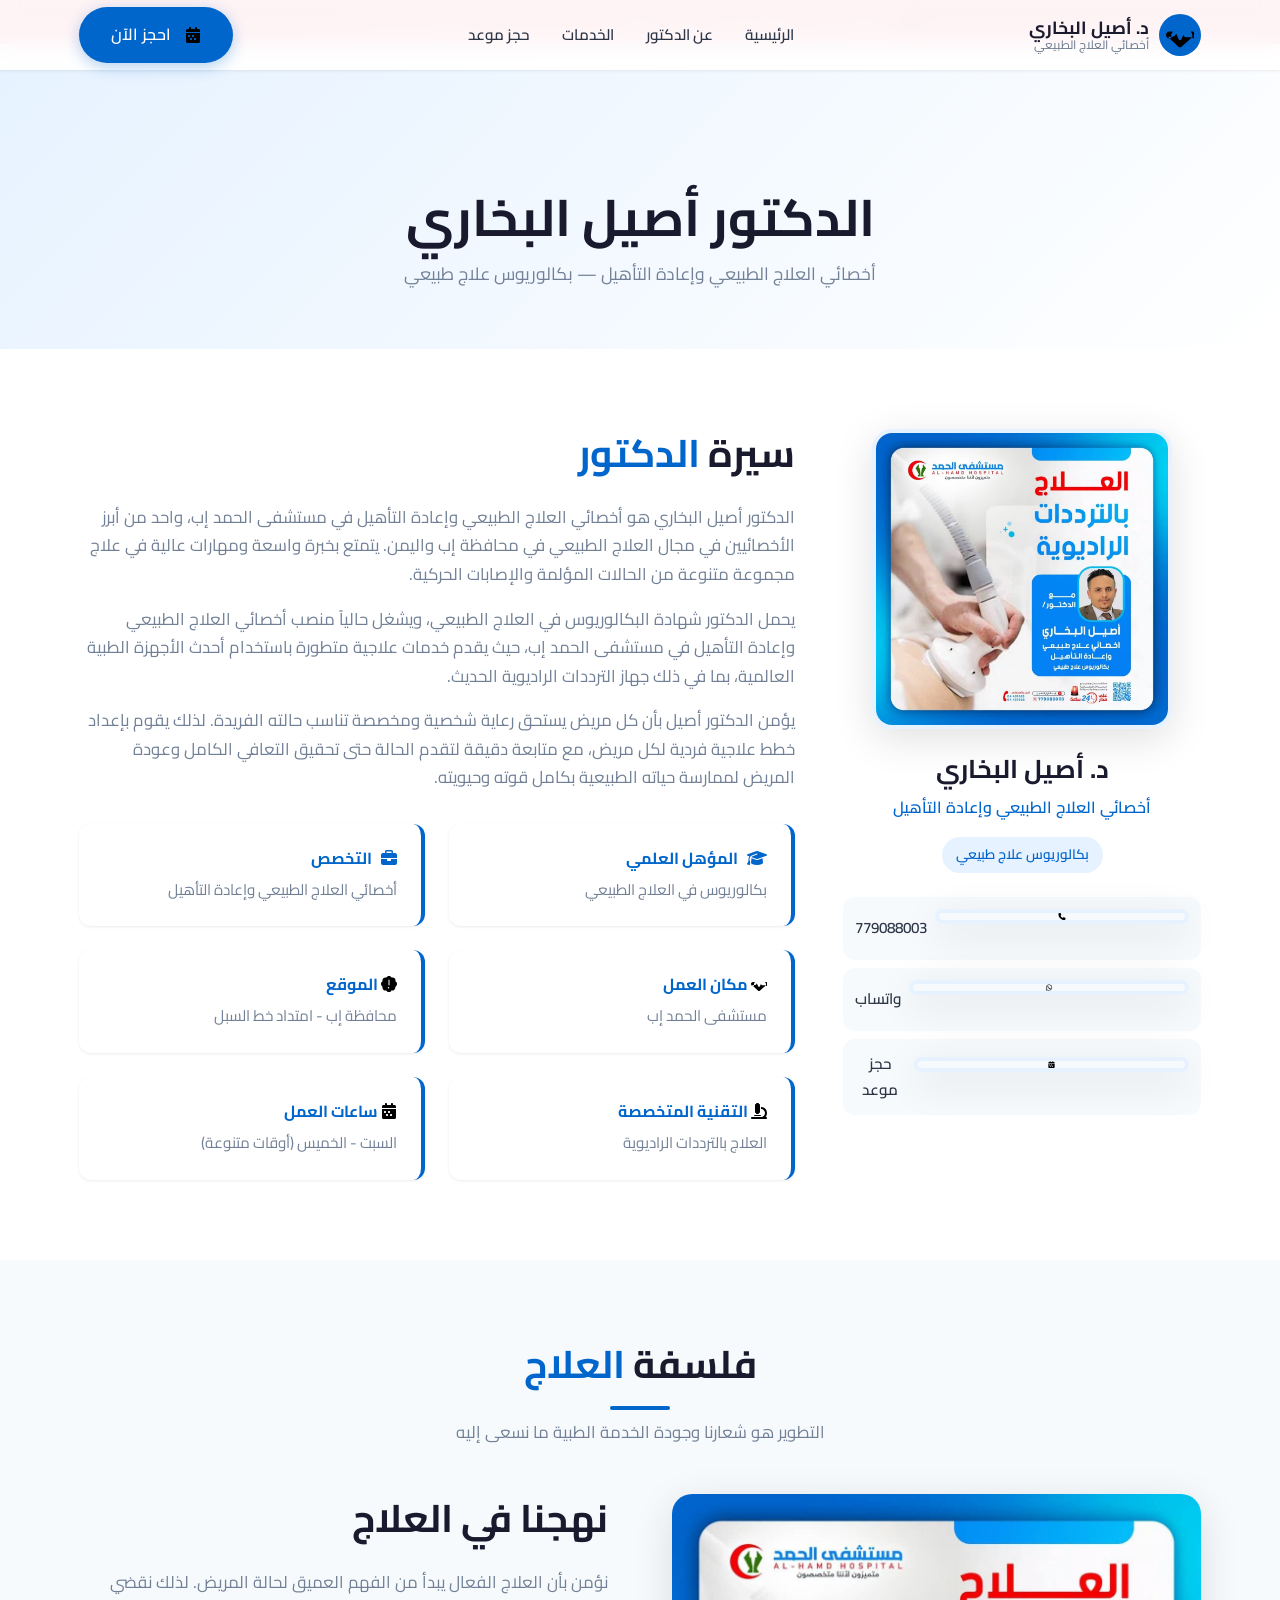
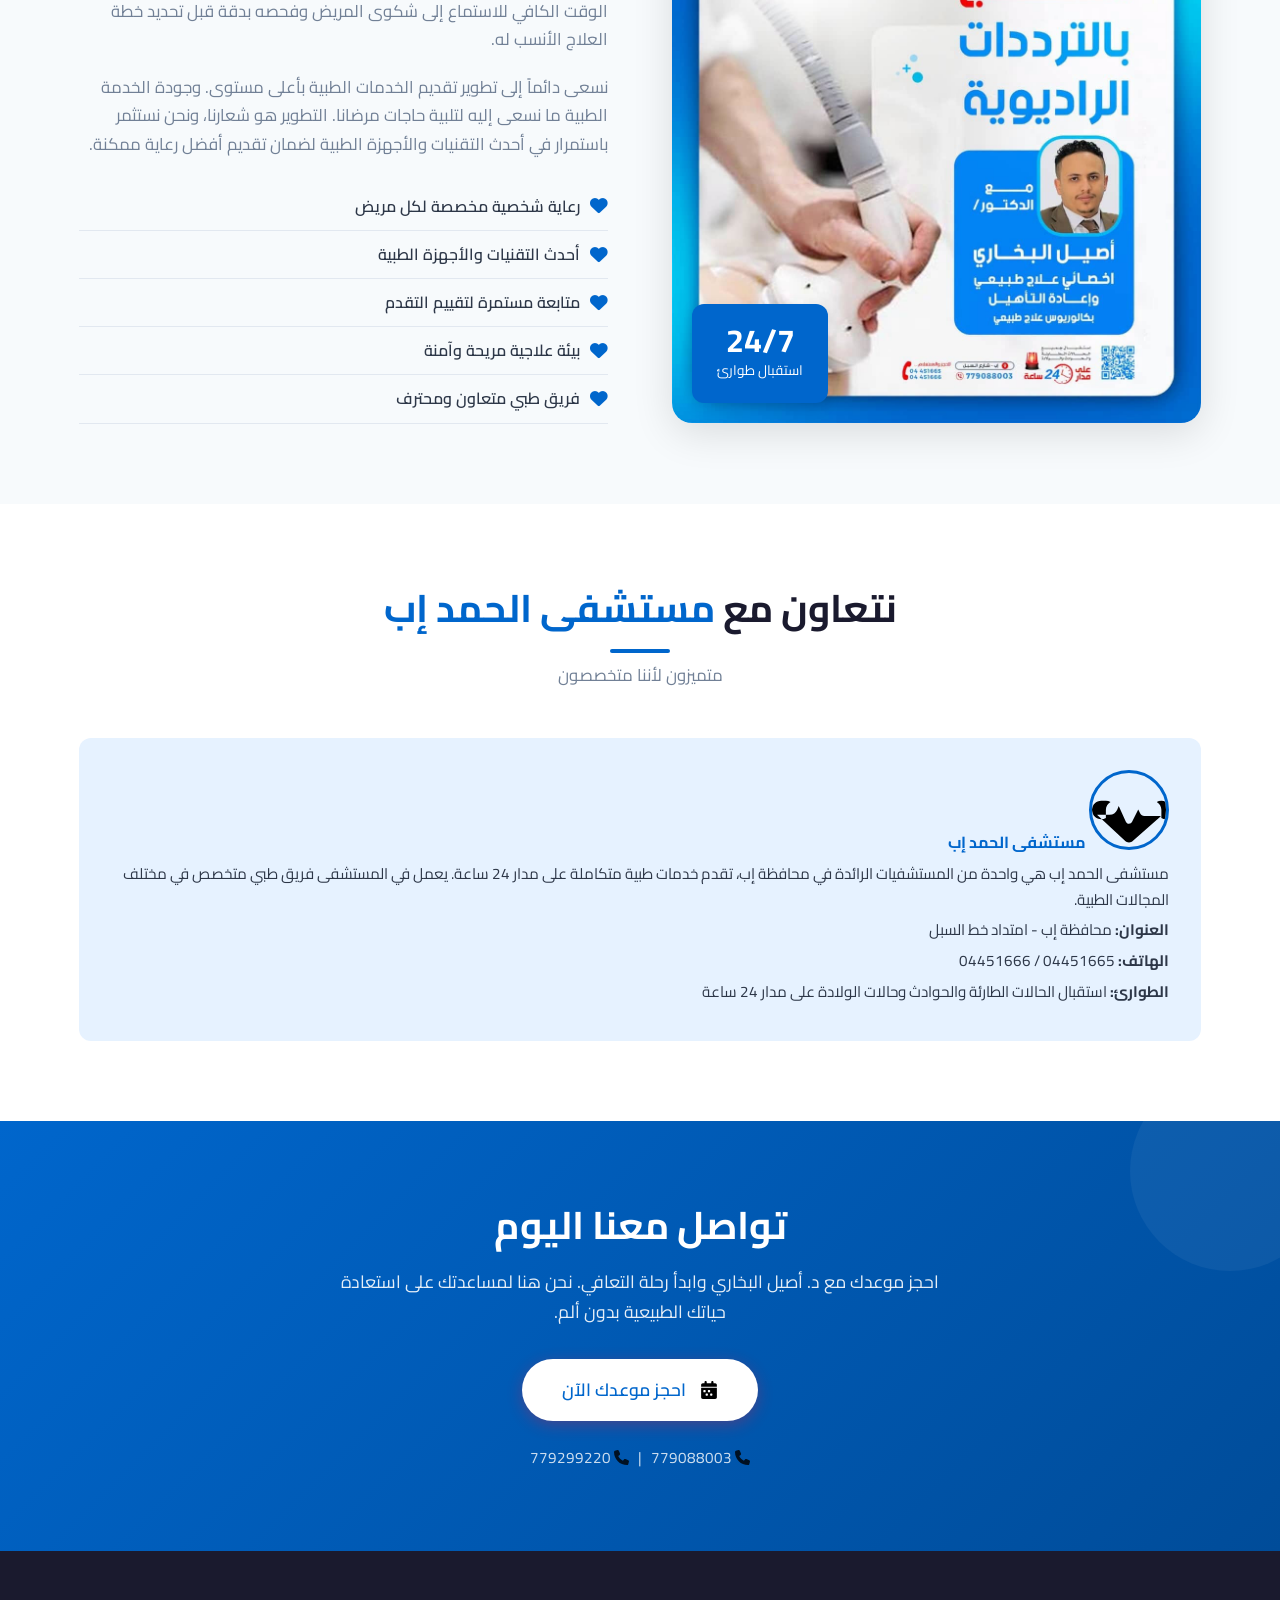
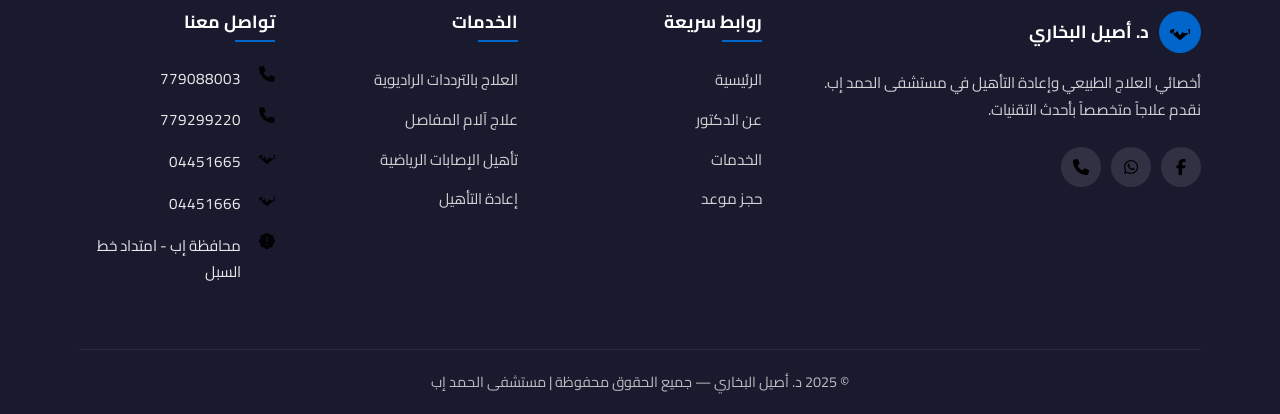
==== commit 19067ecc: "Remove intro pages (intro1.html, intro2.html). Remove intro1.jpg image. Remove 'التعريف' nav link fr" ====
--- a/about.html
+++ b/about.html
@@ -44,7 +44,6 @@
         </div>
       </a>
       <nav class="nav">
-        <a href="intro1.html">التعريف</a>
         <a href="index.html">الرئيسية</a>
         <a href="about.html" class="active">عن الدكتور</a>
         <a href="services.html">الخدمات</a>
@@ -62,7 +61,6 @@
   <!-- Mobile Navigation -->
   <div class="mobile-overlay" id="mobileOverlay"></div>
   <nav class="mobile-nav" id="mobileNav">
-    <a href="intro1.html">التعريف</a>
     <a href="index.html">الرئيسية</a>
     <a href="about.html" class="active">عن الدكتور</a>
     <a href="services.html">الخدمات</a>
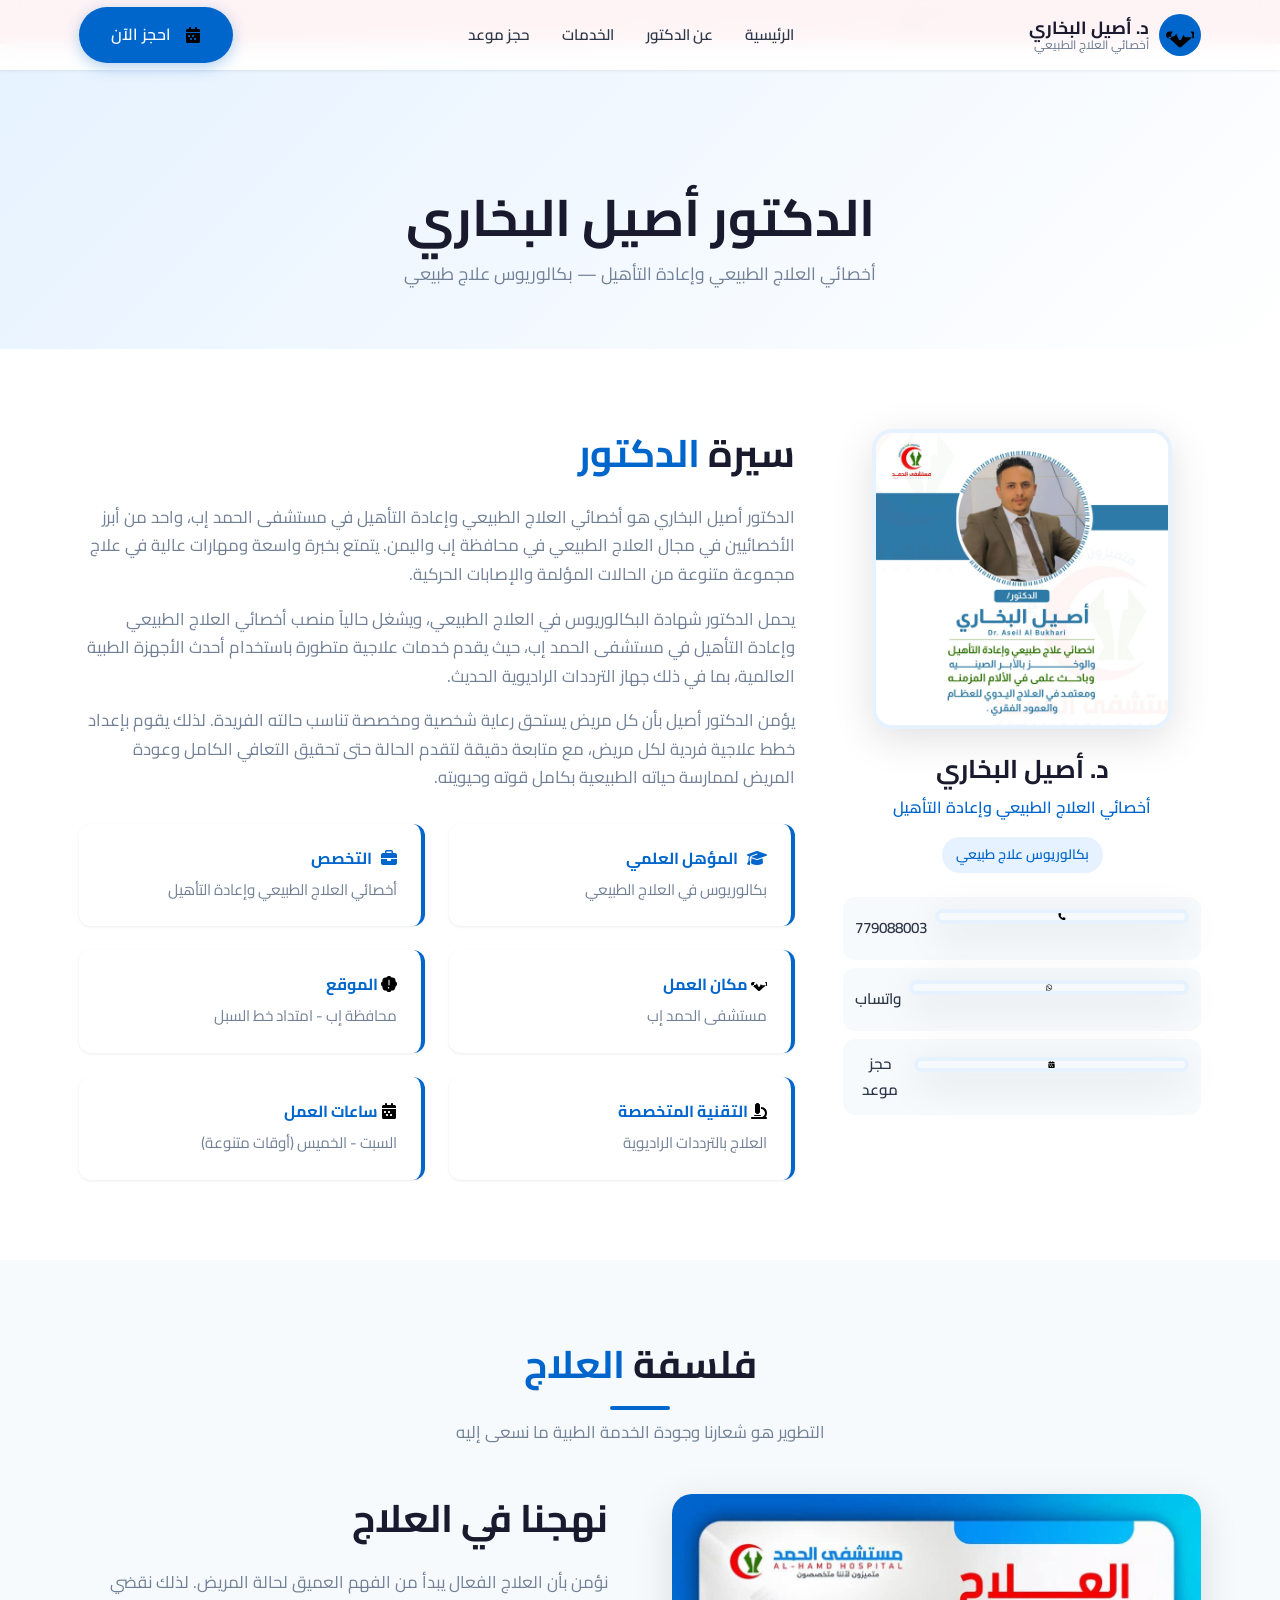
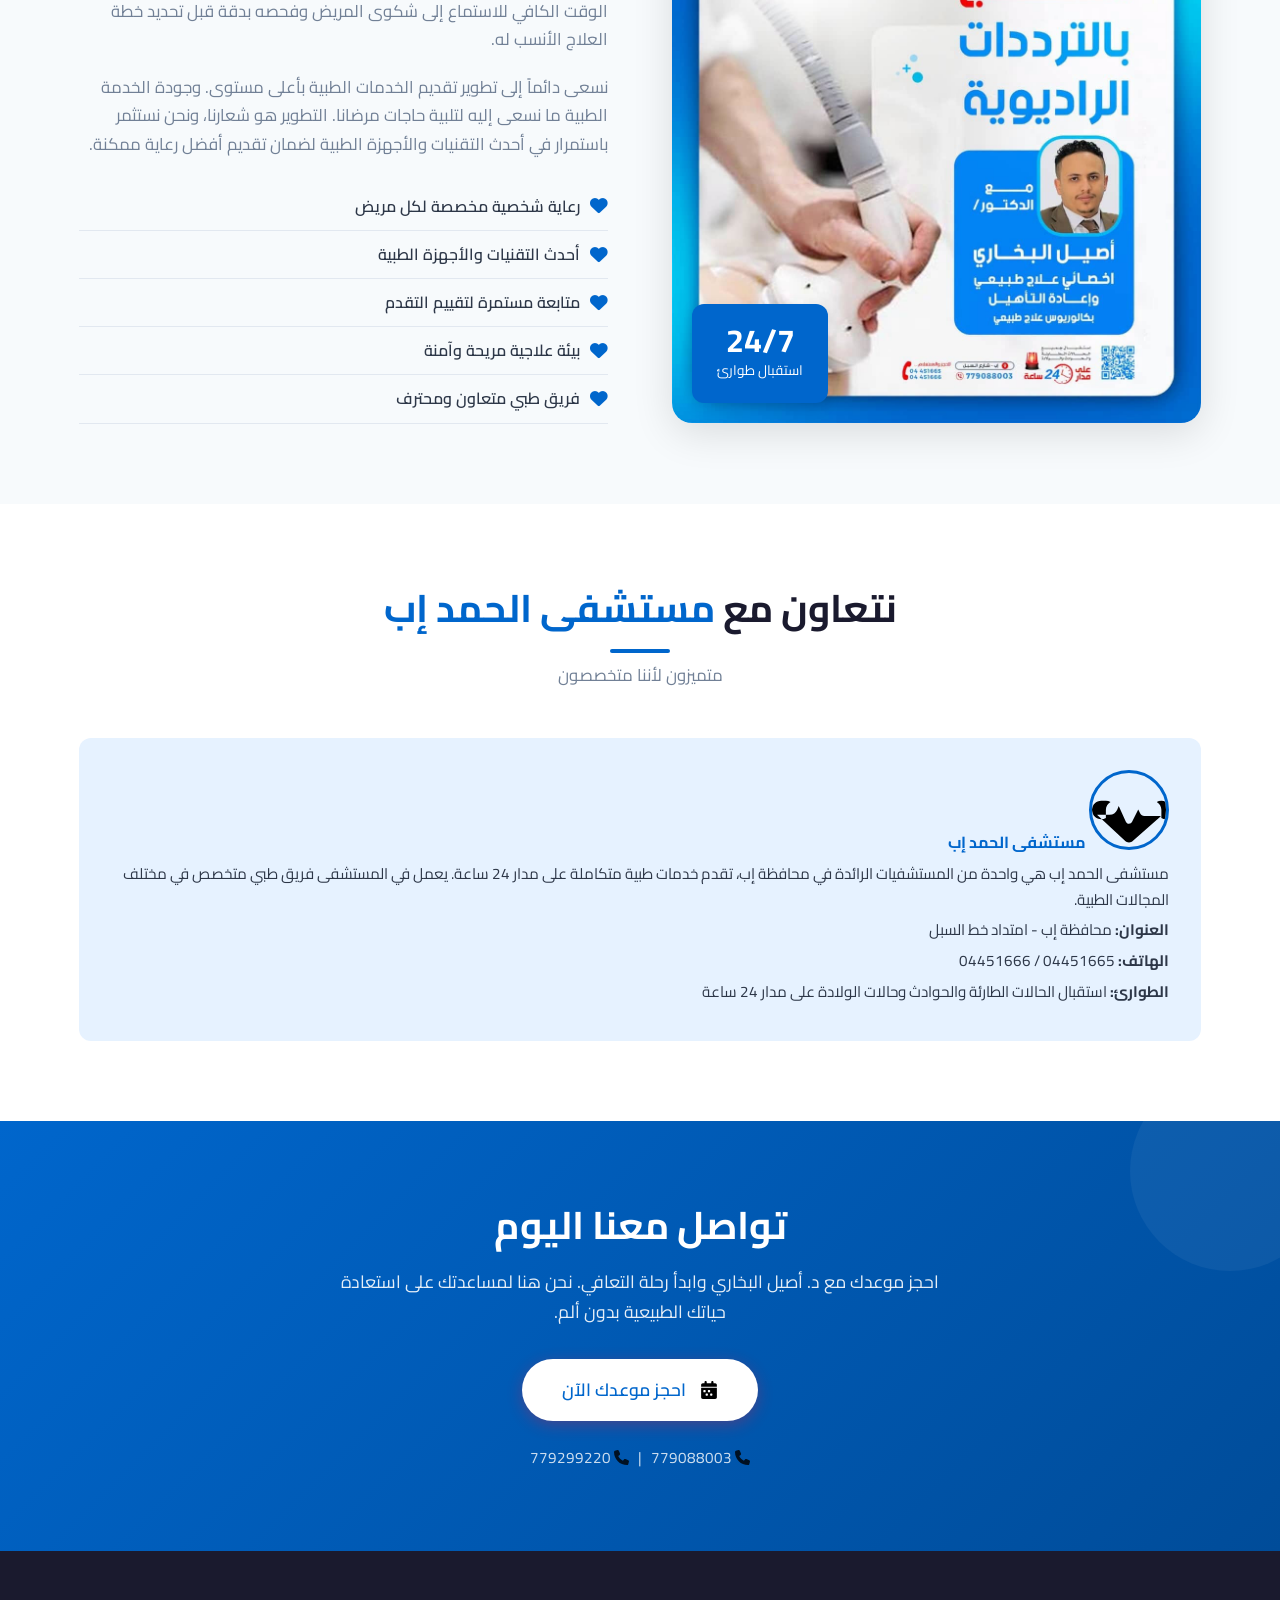
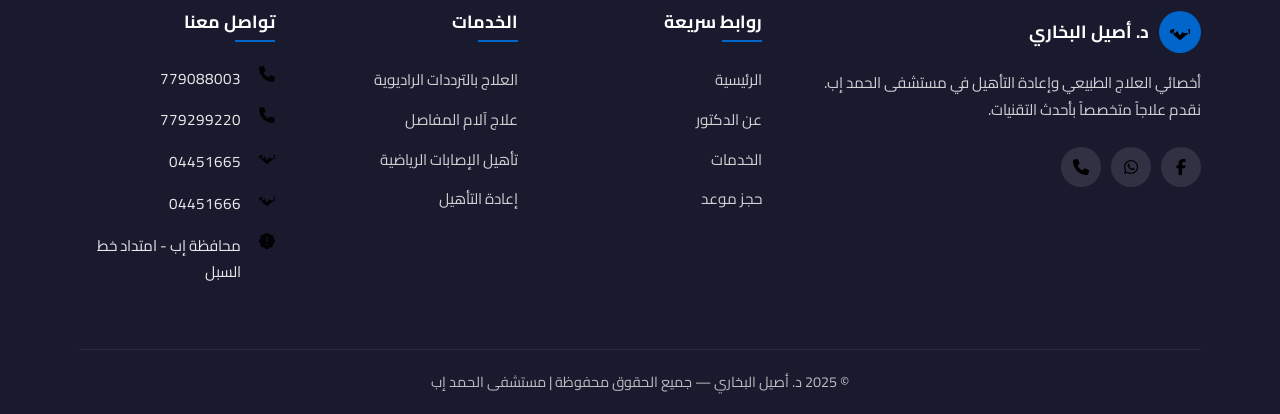
==== commit 9d449585: "Replace doctor image in about page with professional portrait (intro2.jpg)" ====
--- a/about.html
+++ b/about.html
@@ -83,7 +83,7 @@
     <div class="container">
       <div class="doctor-profile">
         <div class="doctor-sidebar">
-          <img src="images/hero.jpg" alt="د. أصيل البخاري">
+          <img src="images/intro2.jpg" alt="د. أصيل البخاري">
           <h3>د. أصيل البخاري</h3>
           <div class="title">أخصائي العلاج الطبيعي وإعادة التأهيل</div>
           <div class="badge">بكالوريوس علاج طبيعي</div>
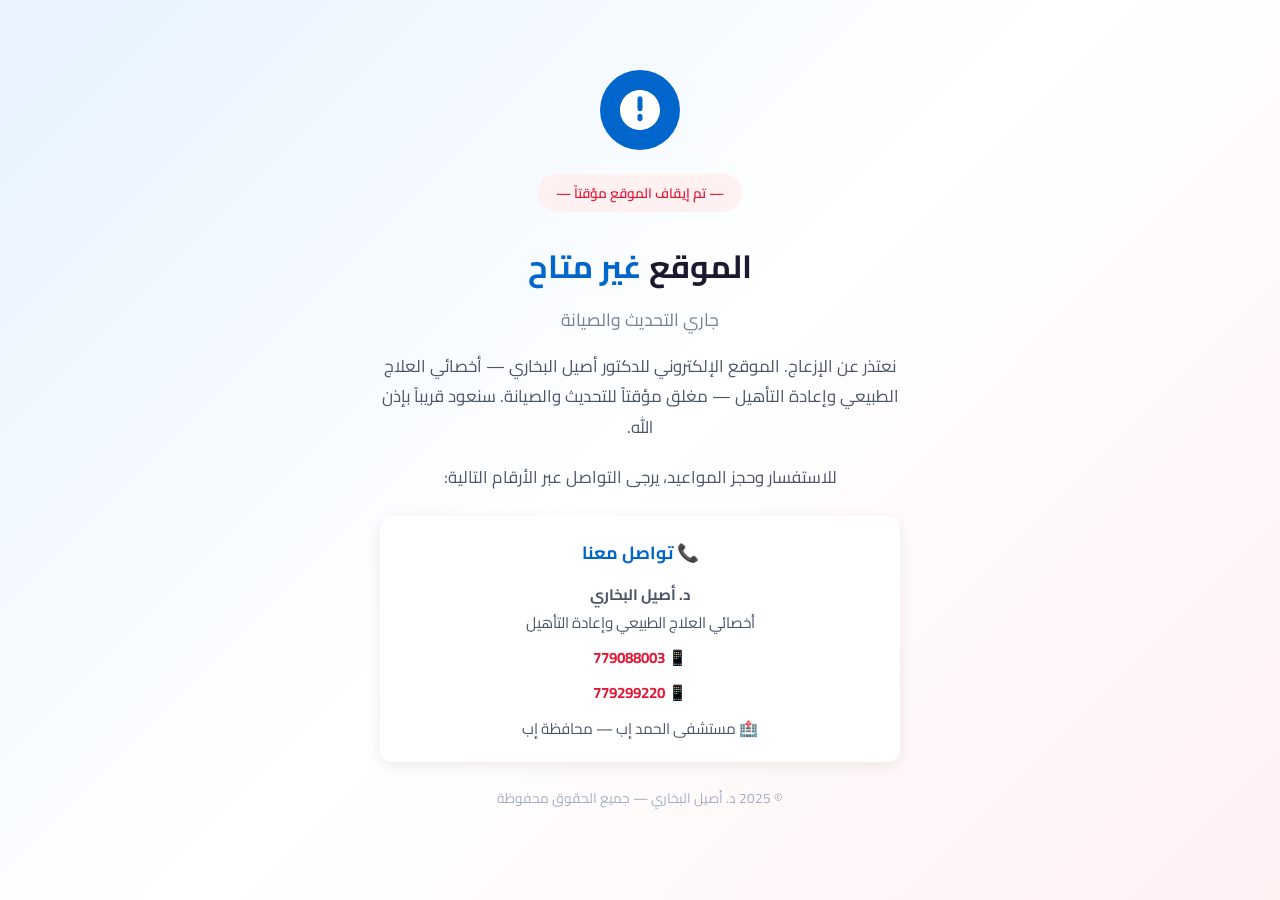
==== commit e0c09ce8: "Take site offline temporarily — maintenance mode" ====
--- a/about.html
+++ b/about.html
@@ -1,271 +1,5 @@
 <!DOCTYPE html>
 <html lang="ar" dir="rtl">
-<head>
-  <meta charset="UTF-8">
-  <meta name="viewport" content="width=device-width, initial-scale=1.0">
-  <title>عن الدكتور | د. أصيل البخاري - أخصائي العلاج الطبيعي</title>
-  <meta name="description" content="تعرف على الدكتور أصيل البخاري - أخصائي العلاج الطبيعي وإعادة التأهيل. بكالوريوس علاج طبيعي، خبرة واسعة في علاج آلام المفاصل والإصابات الرياضية.">
-  <link rel="preconnect" href="https://fonts.googleapis.com">
-  <link rel="preconnect" href="https://fonts.gstatic.com" crossorigin>
-  <link href="https://fonts.googleapis.com/css2?family=Cairo:wght@400;500;600;700;800&display=swap" rel="stylesheet">
-  <link rel="stylesheet" href="https://cdnjs.cloudflare.com/ajax/libs/font-awesome/6.5.1/css/all.min.css">
-  <link rel="stylesheet" href="css/style.css">
-  <style>
-    .svg-icon { width: 1em; height: 1em; display: inline-block; vertical-align: -0.125em; fill: currentColor; }
-    .service-icon .svg-icon { width: 2.5rem; height: 2.5rem; fill: var(--accent); }
-    .btn .svg-icon { width: 1em; height: 1em; margin-left: 6px; vertical-align: middle; }
-    .footer-social .svg-icon { width: 1rem; height: 1rem; }
-    .footer-contact .svg-icon { width: 1rem; height: 1rem; margin-left: 8px; fill: var(--accent); }
-    .emergency-banner .svg-icon { width: 1em; height: 1em; margin-left: 8px; }
-    .header .logo-icon .svg-icon { width: 1.8rem; height: 1.8rem; fill: white; }
-    .credentials-list .svg-icon { width: 1.1rem; height: 1.1rem; margin-left: 8px; fill: var(--success); vertical-align: middle; }
-    .page-header .svg-icon { width: 1em; height: 1em; margin-left: 8px; }
-    .contact-info-item .svg-icon { width: 1.5rem; height: 1.5rem; fill: var(--accent); }
-  </style>
-</head>
-<body>
-
-  <!-- Emergency Banner -->
-  <div class="emergency-banner">
-    <div class="container">
-      <img src="images/icons/heart-pulse.svg" class="svg-icon" alt="">
-      إستقبال الحالات الطارئة والحوادث وحالات الولادة على مدار 24 ساعة — مستشفى الحمد إب
-    </div>
-  </div>
-
-  <!-- Header -->
-  <header class="header" id="header">
-    <div class="container">
-      <a href="index.html" class="logo">
-        <div class="logo-icon"><img src="images/icons/heart-pulse.svg" class="svg-icon" alt=""></div>
-        <div class="logo-text">
-          د. أصيل البخاري
-          <small>أخصائي العلاج الطبيعي</small>
-        </div>
-      </a>
-      <nav class="nav">
-        <a href="index.html">الرئيسية</a>
-        <a href="about.html" class="active">عن الدكتور</a>
-        <a href="services.html">الخدمات</a>
-        <a href="contact.html">حجز موعد</a>
-      </nav>
-      <a href="contact.html" class="btn btn-primary">
-        <img src="images/icons/calendar.svg" class="svg-icon" alt=""> احجز الآن
-      </a>
-      <button class="mobile-toggle" id="mobileToggle">
-        ☰
-      </button>
-    </div>
-  </header>
-
-  <!-- Mobile Navigation -->
-  <div class="mobile-overlay" id="mobileOverlay"></div>
-  <nav class="mobile-nav" id="mobileNav">
-    <a href="index.html">الرئيسية</a>
-    <a href="about.html" class="active">عن الدكتور</a>
-    <a href="services.html">الخدمات</a>
-    <a href="contact.html">حجز موعد</a>
-    <a href="contact.html" class="btn btn-primary">
-      <img src="images/icons/calendar.svg" class="svg-icon" alt=""> احجز موعدك
-    </a>
-  </nav>
-
-  <!-- Page Header -->
-  <section class="page-header">
-    <div class="container">
-      <h1>الدكتور <span>أصيل البخاري</span></h1>
-      <p>أخصائي العلاج الطبيعي وإعادة التأهيل — بكالوريوس علاج طبيعي</p>
-    </div>
-  </section>
-
-  <!-- Doctor Profile -->
-  <section id="profile">
-    <div class="container">
-      <div class="doctor-profile">
-        <div class="doctor-sidebar">
-          <img src="images/intro2.jpg" alt="د. أصيل البخاري">
-          <h3>د. أصيل البخاري</h3>
-          <div class="title">أخصائي العلاج الطبيعي وإعادة التأهيل</div>
-          <div class="badge">بكالوريوس علاج طبيعي</div>
-          <div class="contact-quick">
-            <a href="tel:+967779088003"><img src="images/icons/phone.svg" class="svg-icon" alt=""> 779088003</a>
-            <a href="https://wa.me/967779088003" target="_blank"><img src="images/icons/whatsapp.svg" class="svg-icon" alt="WhatsApp"> واتساب</a>
-            <a href="contact.html"><img src="images/icons/calendar.svg" class="svg-icon" alt=""> حجز موعد</a>
-          </div>
-        </div>
-        <div class="doctor-details">
-          <h2>سيرة <span>الدكتور</span></h2>
-          <p>
-            الدكتور أصيل البخاري هو أخصائي العلاج الطبيعي وإعادة التأهيل في مستشفى الحمد إب، 
-            واحد من أبرز الأخصائيين في مجال العلاج الطبيعي في محافظة إب واليمن. يتمتع بخبرة واسعة 
-            ومهارات عالية في علاج مجموعة متنوعة من الحالات المؤلمة والإصابات الحركية.
-          </p>
-          <p>
-            يحمل الدكتور شهادة البكالوريوس في العلاج الطبيعي، ويشغل حالياً منصب أخصائي العلاج الطبيعي 
-            وإعادة التأهيل في مستشفى الحمد إب، حيث يقدم خدمات علاجية متطورة باستخدام أحدث الأجهزة الطبية 
-            العالمية، بما في ذلك جهاز الترددات الراديوية الحديث.
-          </p>
-          <p>
-            يؤمن الدكتور أصيل بأن كل مريض يستحق رعاية شخصية ومخصصة تناسب حالته الفريدة. 
-            لذلك يقوم بإعداد خطط علاجية فردية لكل مريض، مع متابعة دقيقة لتقدم الحالة 
-            حتى تحقيق التعافي الكامل وعودة المريض لممارسة حياته الطبيعية بكامل قوته وحيويته.
-          </p>
-          
-          <div class="info-cards">
-            <div class="info-card">
-              <h4><i class="fas fa-graduation-cap" style="margin-left: 6px;"></i> المؤهل العلمي</h4>
-              <p>بكالوريوس في العلاج الطبيعي</p>
-            </div>
-            <div class="info-card">
-              <h4><i class="fas fa-briefcase" style="margin-left: 6px;"></i> التخصص</h4>
-              <p>أخصائي العلاج الطبيعي وإعادة التأهيل</p>
-            </div>
-            <div class="info-card">
-              <h4><img src="images/icons/heart-pulse.svg" class="svg-icon" alt=""> مكان العمل</h4>
-              <p>مستشفى الحمد إب</p>
-            </div>
-            <div class="info-card">
-              <h4><img src="images/icons/certificate.svg" class="svg-icon" alt=""> الموقع</h4>
-              <p>محافظة إب - امتداد خط السبل</p>
-            </div>
-            <div class="info-card">
-              <h4><img src="images/icons/microscope.svg" class="svg-icon" alt=""> التقنية المتخصصة</h4>
-              <p>العلاج بالترددات الراديوية</p>
-            </div>
-            <div class="info-card">
-              <h4><img src="images/icons/calendar.svg" class="svg-icon" alt=""> ساعات العمل</h4>
-              <p>السبت - الخميس (أوقات متنوعة)</p>
-            </div>
-          </div>
-        </div>
-      </div>
-    </div>
-  </section>
-
-  <!-- Philosophy -->
-  <section class="section-alt" id="philosophy">
-    <div class="container">
-      <h2 class="section-title">فلسفة <span>العلاج</span></h2>
-      <p class="section-subtitle">التطوير هو شعارنا وجودة الخدمة الطبية ما نسعى إليه</p>
-      
-      <div class="about-preview" style="margin-top: 2rem;">
-        <div class="about-text" style="order: 2;">
-          <h2>نهجنا في <span>العلاج</span></h2>
-          <p>
-            نؤمن بأن العلاج الفعال يبدأ من الفهم العميق لحالة المريض. لذلك نقضي الوقت الكافي 
-            للاستماع إلى شكوى المريض وفحصه بدقة قبل تحديد خطة العلاج الأنسب له.
-          </p>
-          <p>
-            نسعى دائماً إلى تطوير تقديم الخدمات الطبية بأعلى مستوى. وجودة الخدمة الطبية ما نسعى إليه 
-            لتلبية حاجات مرضانا. التطوير هو شعارنا، ونحن نستثمر باستمرار في أحدث التقنيات والأجهزة 
-            الطبية لضمان تقديم أفضل رعاية ممكنة.
-          </p>
-          <ul class="credentials-list">
-            <li><i class="fas fa-heart"></i> رعاية شخصية مخصصة لكل مريض</li>
-            <li><i class="fas fa-heart"></i> أحدث التقنيات والأجهزة الطبية</li>
-            <li><i class="fas fa-heart"></i> متابعة مستمرة لتقييم التقدم</li>
-            <li><i class="fas fa-heart"></i> بيئة علاجية مريحة وآمنة</li>
-            <li><i class="fas fa-heart"></i> فريق طبي متعاون ومحترف</li>
-          </ul>
-        </div>
-        <div class="about-img" style="order: 1;">
-          <img src="images/hero.jpg" alt="العلاج في مستشفى الحمد إب">
-          <div class="experience-badge" style="background: var(--primary);">
-            <strong>24/7</strong>
-            <span>استقبال طوارئ</span>
-          </div>
-        </div>
-      </div>
-    </div>
-  </section>
-
-  <!-- Hospital Affiliation -->
-  <section id="hospital">
-    <div class="container">
-      <h2 class="section-title">نتعاون مع <span>مستشفى الحمد إب</span></h2>
-      <p class="section-subtitle">متميزون لأننا متخصصون</p>
-      
-      <div class="hospital-info fade-in">
-        <div class="hospital-info-content">
-          <h4><img src="images/icons/heart-pulse.svg" class="svg-icon" alt=""> مستشفى الحمد إب</h4>
-          <p>مستشفى الحمد إب هي واحدة من المستشفيات الرائدة في محافظة إب، تقدم خدمات طبية متكاملة على مدار 24 ساعة. يعمل في المستشفى فريق طبي متخصص في مختلف المجالات الطبية.</p>
-          <p><strong>العنوان:</strong> محافظة إب - امتداد خط السبل</p>
-          <p><strong>الهاتف:</strong> 04451665 / 04451666</p>
-          <p><strong>الطوارئ:</strong> استقبال الحالات الطارئة والحوادث وحالات الولادة على مدار 24 ساعة</p>
-        </div>
-      </div>
-    </div>
-  </section>
-
-  <!-- CTA Section -->
-  <section class="cta-section" id="cta">
-    <div class="container">
-      <h2>تواصل معنا اليوم</h2>
-      <p>احجز موعدك مع د. أصيل البخاري وابدأ رحلة التعافي. نحن هنا لمساعدتك على استعادة حياتك الطبيعية بدون ألم.</p>
-      <a href="contact.html" class="btn btn-accent btn-lg">
-        <img src="images/icons/calendar.svg" class="svg-icon" alt=""> احجز موعدك الآن
-      </a>
-      <div style="margin-top: 1.5rem; font-size: 0.95rem; opacity: 0.8;">
-        <img src="images/icons/phone.svg" class="svg-icon" alt=""> 779088003 &nbsp; | &nbsp; <img src="images/icons/phone.svg" class="svg-icon" alt=""> 779299220
-      </div>
-    </div>
-  </section>
-
-  <!-- Footer -->
-  <footer class="footer">
-    <div class="container">
-      <div class="footer-grid">
-        <div class="footer-brand">
-          <a href="index.html" class="logo">
-            <div class="logo-icon"><img src="images/icons/heart-pulse.svg" class="svg-icon" alt=""></div>
-            <div class="logo-text">د. أصيل البخاري</div>
-          </a>
-          <p>أخصائي العلاج الطبيعي وإعادة التأهيل في مستشفى الحمد إب. نقدم علاجاً متخصصاً بأحدث التقنيات.</p>
-          <div class="footer-social">
-            <a href="https://www.facebook.com/share/17ngmz7hPu/" target="_blank"><img src="images/icons/facebook.svg" class="svg-icon" alt="Facebook"></a>
-            <a href="https://wa.me/967779088003" target="_blank"><img src="images/icons/whatsapp.svg" class="svg-icon" alt="WhatsApp"></a>
-            <a href="tel:+967779088003"><img src="images/icons/phone.svg" class="svg-icon" alt=""></a>
-          </div>
-        </div>
-        <div class="footer-links">
-          <h4>روابط سريعة</h4>
-          <ul>
-            <li><a href="index.html">الرئيسية</a></li>
-            <li><a href="about.html">عن الدكتور</a></li>
-            <li><a href="services.html">الخدمات</a></li>
-            <li><a href="contact.html">حجز موعد</a></li>
-          </ul>
-        </div>
-        <div class="footer-links">
-          <h4>الخدمات</h4>
-          <ul>
-            <li><a href="services.html">العلاج بالترددات الراديوية</a></li>
-            <li><a href="services.html">علاج آلام المفاصل</a></li>
-            <li><a href="services.html">تأهيل الإصابات الرياضية</a></li>
-            <li><a href="services.html">إعادة التأهيل</a></li>
-          </ul>
-        </div>
-        <div class="footer-contact">
-          <h4>تواصل معنا</h4>
-          <ul>
-            <li><img src="images/icons/phone.svg" class="svg-icon" alt=""> 779088003</li>
-            <li><img src="images/icons/phone.svg" class="svg-icon" alt=""> 779299220</li>
-            <li><img src="images/icons/heart-pulse.svg" class="svg-icon" alt=""> 04451665</li>
-            <li><img src="images/icons/heart-pulse.svg" class="svg-icon" alt=""> 04451666</li>
-            <li><img src="images/icons/certificate.svg" class="svg-icon" alt=""> محافظة إب - امتداد خط السبل</li>
-          </ul>
-        </div>
-      </div>
-      <div class="footer-bottom">
-        <p>© 2025 د. أصيل البخاري — جميع الحقوق محفوظة | مستشفى الحمد إب</p>
-      </div>
-    </div>
-  </footer>
-
-  <button class="back-to-top" id="backToTop" aria-label="Back to top">
-    <img src="images/icons/arrow-up.svg" class="svg-icon" alt="">
-  </button>
-
-  <script src="js/main.js"></script>
-</body>
+<head><meta charset="UTF-8"><meta http-equiv="refresh" content="0;url=index.html"><title>الموقع مغلق مؤقتاً</title></head>
+<body><p>جاري التحويل... <a href="index.html">انقر هنا</a></p></body>
 </html>
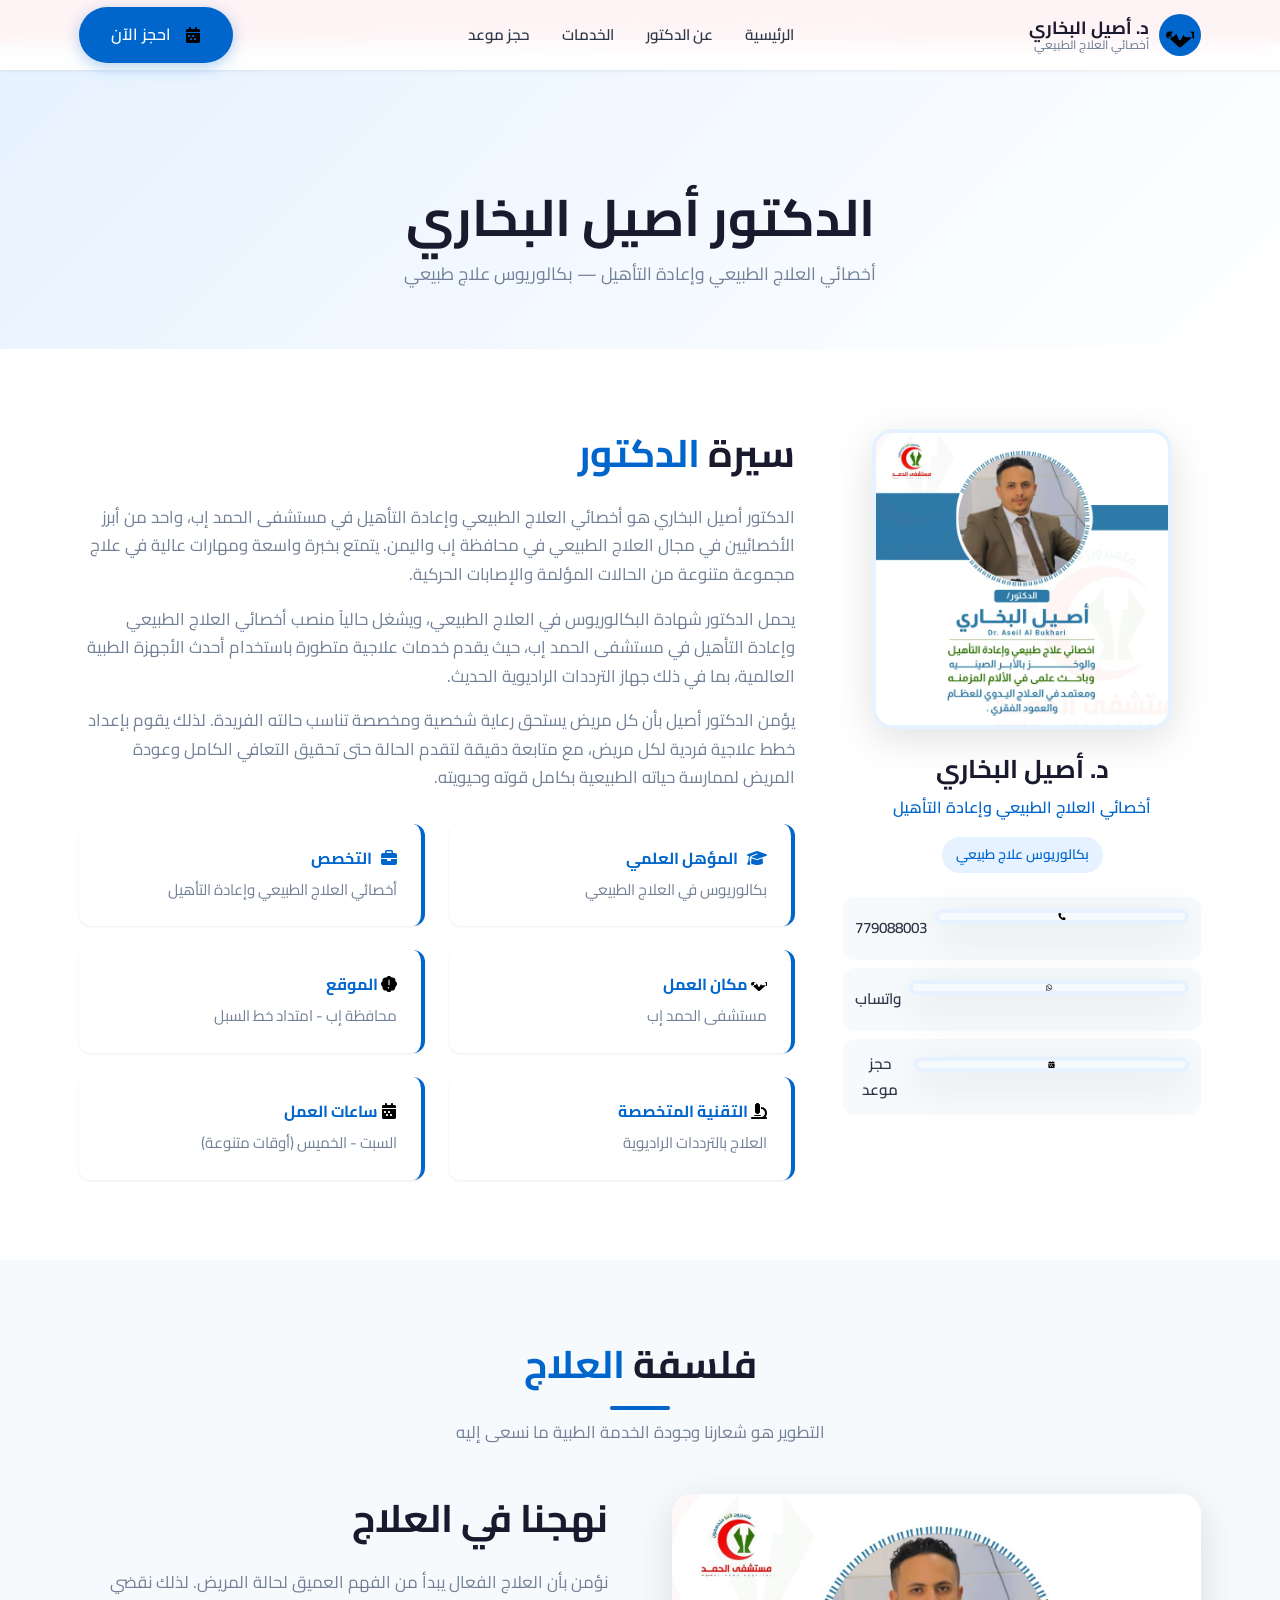
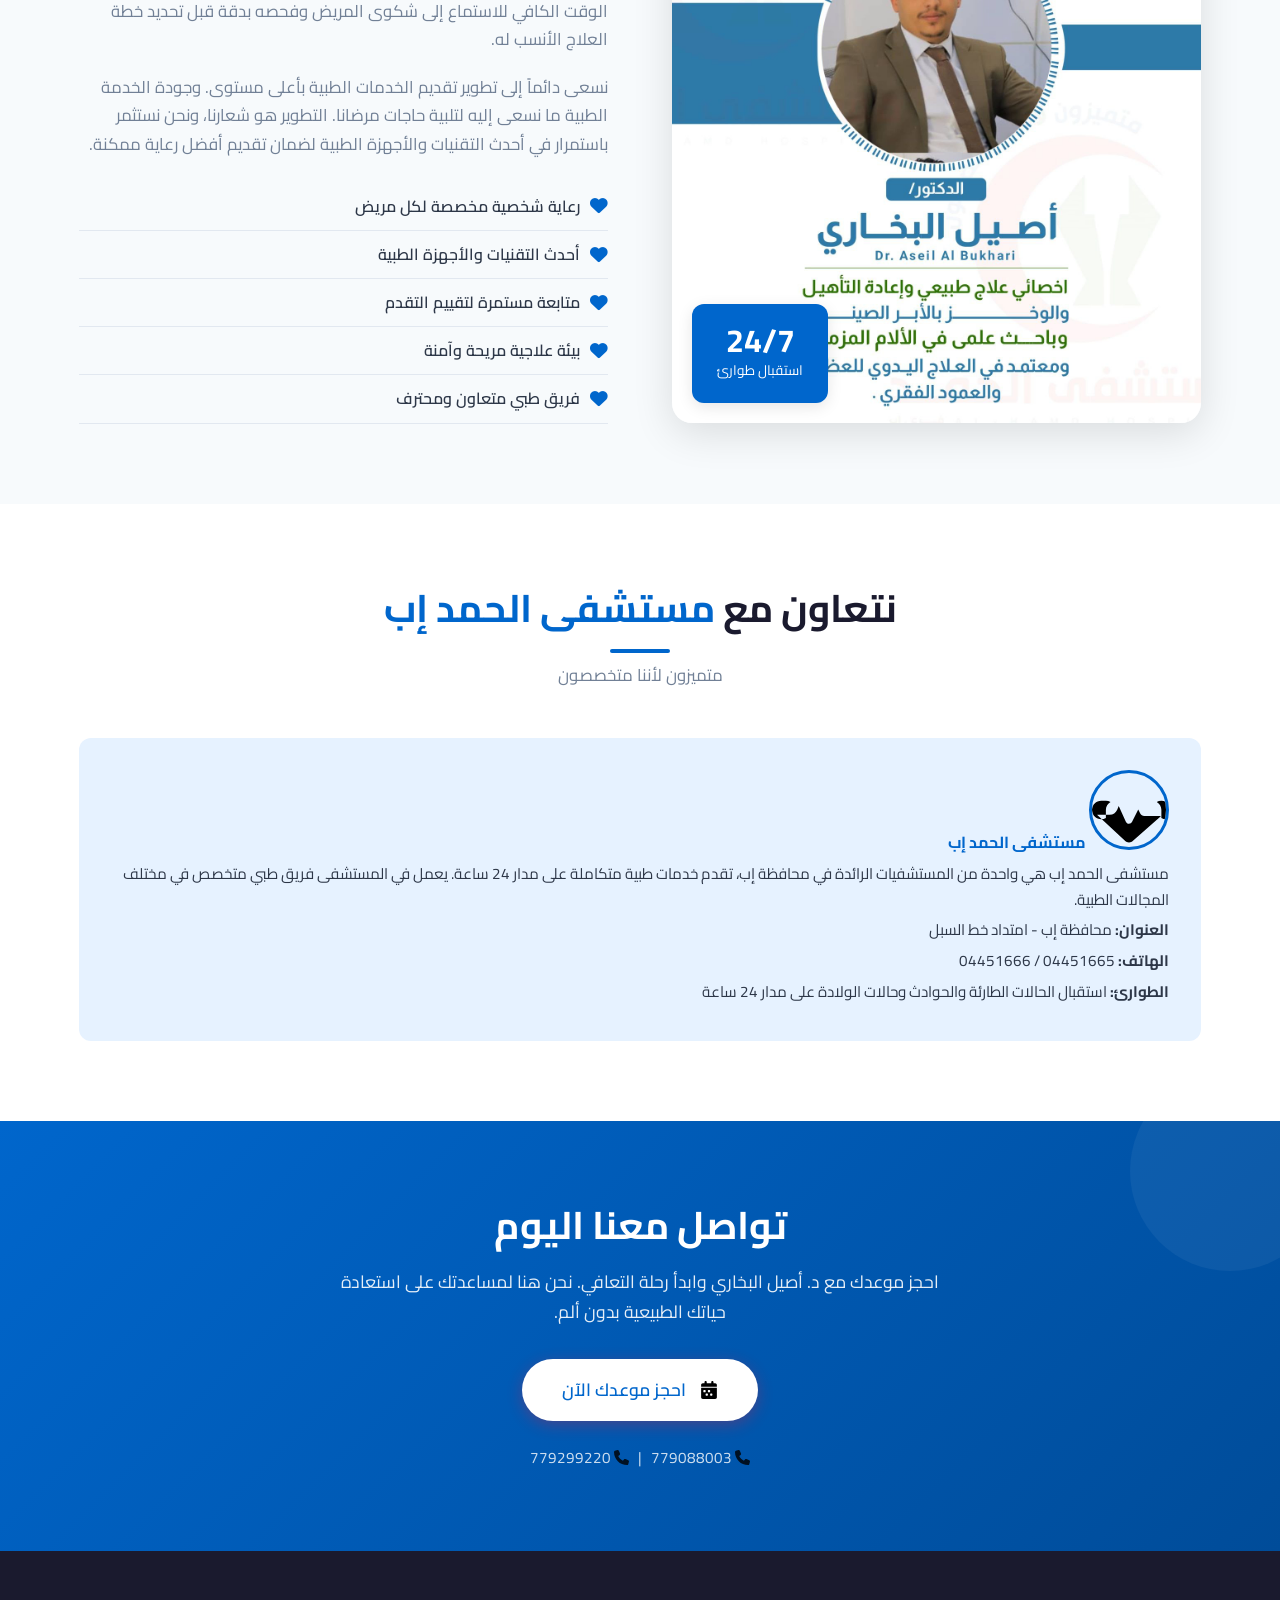
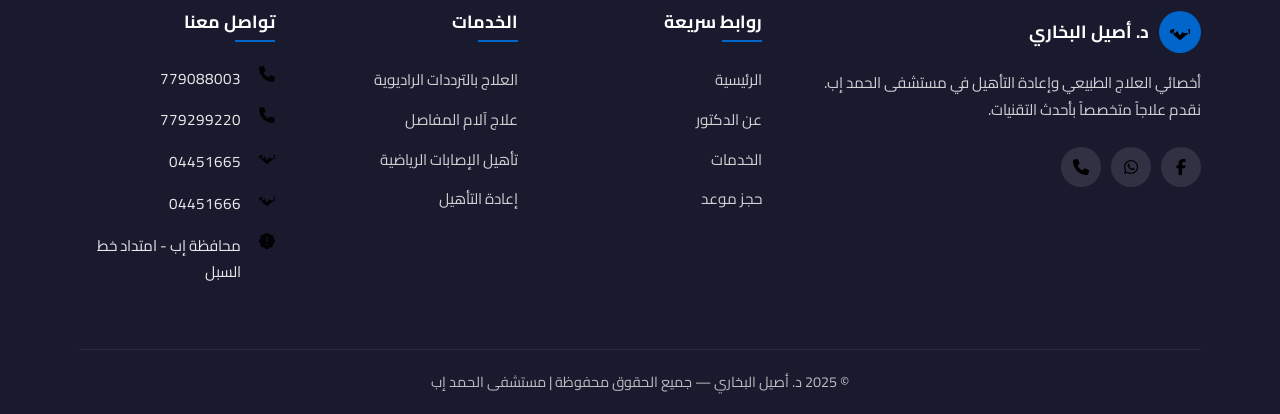
==== commit e367ae64: "Revert "Take site offline temporarily — maintenance mode" This reverts commit e0c09ce88ee001e9ad3153" ====
--- a/about.html
+++ b/about.html
@@ -1,5 +1,271 @@
 <!DOCTYPE html>
 <html lang="ar" dir="rtl">
-<head><meta charset="UTF-8"><meta http-equiv="refresh" content="0;url=index.html"><title>الموقع مغلق مؤقتاً</title></head>
-<body><p>جاري التحويل... <a href="index.html">انقر هنا</a></p></body>
+<head>
+  <meta charset="UTF-8">
+  <meta name="viewport" content="width=device-width, initial-scale=1.0">
+  <title>عن الدكتور | د. أصيل البخاري - أخصائي العلاج الطبيعي</title>
+  <meta name="description" content="تعرف على الدكتور أصيل البخاري - أخصائي العلاج الطبيعي وإعادة التأهيل. بكالوريوس علاج طبيعي، خبرة واسعة في علاج آلام المفاصل والإصابات الرياضية.">
+  <link rel="preconnect" href="https://fonts.googleapis.com">
+  <link rel="preconnect" href="https://fonts.gstatic.com" crossorigin>
+  <link href="https://fonts.googleapis.com/css2?family=Cairo:wght@400;500;600;700;800&display=swap" rel="stylesheet">
+  <link rel="stylesheet" href="https://cdnjs.cloudflare.com/ajax/libs/font-awesome/6.5.1/css/all.min.css">
+  <link rel="stylesheet" href="css/style.css">
+  <style>
+    .svg-icon { width: 1em; height: 1em; display: inline-block; vertical-align: -0.125em; fill: currentColor; }
+    .service-icon .svg-icon { width: 2.5rem; height: 2.5rem; fill: var(--accent); }
+    .btn .svg-icon { width: 1em; height: 1em; margin-left: 6px; vertical-align: middle; }
+    .footer-social .svg-icon { width: 1rem; height: 1rem; }
+    .footer-contact .svg-icon { width: 1rem; height: 1rem; margin-left: 8px; fill: var(--accent); }
+    .emergency-banner .svg-icon { width: 1em; height: 1em; margin-left: 8px; }
+    .header .logo-icon .svg-icon { width: 1.8rem; height: 1.8rem; fill: white; }
+    .credentials-list .svg-icon { width: 1.1rem; height: 1.1rem; margin-left: 8px; fill: var(--success); vertical-align: middle; }
+    .page-header .svg-icon { width: 1em; height: 1em; margin-left: 8px; }
+    .contact-info-item .svg-icon { width: 1.5rem; height: 1.5rem; fill: var(--accent); }
+  </style>
+</head>
+<body>
+
+  <!-- Emergency Banner -->
+  <div class="emergency-banner">
+    <div class="container">
+      <img src="images/icons/heart-pulse.svg" class="svg-icon" alt="">
+      إستقبال الحالات الطارئة والحوادث وحالات الولادة على مدار 24 ساعة — مستشفى الحمد إب
+    </div>
+  </div>
+
+  <!-- Header -->
+  <header class="header" id="header">
+    <div class="container">
+      <a href="index.html" class="logo">
+        <div class="logo-icon"><img src="images/icons/heart-pulse.svg" class="svg-icon" alt=""></div>
+        <div class="logo-text">
+          د. أصيل البخاري
+          <small>أخصائي العلاج الطبيعي</small>
+        </div>
+      </a>
+      <nav class="nav">
+        <a href="index.html">الرئيسية</a>
+        <a href="about.html" class="active">عن الدكتور</a>
+        <a href="services.html">الخدمات</a>
+        <a href="contact.html">حجز موعد</a>
+      </nav>
+      <a href="contact.html" class="btn btn-primary">
+        <img src="images/icons/calendar.svg" class="svg-icon" alt=""> احجز الآن
+      </a>
+      <button class="mobile-toggle" id="mobileToggle">
+        ☰
+      </button>
+    </div>
+  </header>
+
+  <!-- Mobile Navigation -->
+  <div class="mobile-overlay" id="mobileOverlay"></div>
+  <nav class="mobile-nav" id="mobileNav">
+    <a href="index.html">الرئيسية</a>
+    <a href="about.html" class="active">عن الدكتور</a>
+    <a href="services.html">الخدمات</a>
+    <a href="contact.html">حجز موعد</a>
+    <a href="contact.html" class="btn btn-primary">
+      <img src="images/icons/calendar.svg" class="svg-icon" alt=""> احجز موعدك
+    </a>
+  </nav>
+
+  <!-- Page Header -->
+  <section class="page-header">
+    <div class="container">
+      <h1>الدكتور <span>أصيل البخاري</span></h1>
+      <p>أخصائي العلاج الطبيعي وإعادة التأهيل — بكالوريوس علاج طبيعي</p>
+    </div>
+  </section>
+
+  <!-- Doctor Profile -->
+  <section id="profile">
+    <div class="container">
+      <div class="doctor-profile">
+        <div class="doctor-sidebar">
+          <img src="images/intro2.jpg" alt="د. أصيل البخاري">
+          <h3>د. أصيل البخاري</h3>
+          <div class="title">أخصائي العلاج الطبيعي وإعادة التأهيل</div>
+          <div class="badge">بكالوريوس علاج طبيعي</div>
+          <div class="contact-quick">
+            <a href="tel:+967779088003"><img src="images/icons/phone.svg" class="svg-icon" alt=""> 779088003</a>
+            <a href="https://wa.me/967779088003" target="_blank"><img src="images/icons/whatsapp.svg" class="svg-icon" alt="WhatsApp"> واتساب</a>
+            <a href="contact.html"><img src="images/icons/calendar.svg" class="svg-icon" alt=""> حجز موعد</a>
+          </div>
+        </div>
+        <div class="doctor-details">
+          <h2>سيرة <span>الدكتور</span></h2>
+          <p>
+            الدكتور أصيل البخاري هو أخصائي العلاج الطبيعي وإعادة التأهيل في مستشفى الحمد إب، 
+            واحد من أبرز الأخصائيين في مجال العلاج الطبيعي في محافظة إب واليمن. يتمتع بخبرة واسعة 
+            ومهارات عالية في علاج مجموعة متنوعة من الحالات المؤلمة والإصابات الحركية.
+          </p>
+          <p>
+            يحمل الدكتور شهادة البكالوريوس في العلاج الطبيعي، ويشغل حالياً منصب أخصائي العلاج الطبيعي 
+            وإعادة التأهيل في مستشفى الحمد إب، حيث يقدم خدمات علاجية متطورة باستخدام أحدث الأجهزة الطبية 
+            العالمية، بما في ذلك جهاز الترددات الراديوية الحديث.
+          </p>
+          <p>
+            يؤمن الدكتور أصيل بأن كل مريض يستحق رعاية شخصية ومخصصة تناسب حالته الفريدة. 
+            لذلك يقوم بإعداد خطط علاجية فردية لكل مريض، مع متابعة دقيقة لتقدم الحالة 
+            حتى تحقيق التعافي الكامل وعودة المريض لممارسة حياته الطبيعية بكامل قوته وحيويته.
+          </p>
+          
+          <div class="info-cards">
+            <div class="info-card">
+              <h4><i class="fas fa-graduation-cap" style="margin-left: 6px;"></i> المؤهل العلمي</h4>
+              <p>بكالوريوس في العلاج الطبيعي</p>
+            </div>
+            <div class="info-card">
+              <h4><i class="fas fa-briefcase" style="margin-left: 6px;"></i> التخصص</h4>
+              <p>أخصائي العلاج الطبيعي وإعادة التأهيل</p>
+            </div>
+            <div class="info-card">
+              <h4><img src="images/icons/heart-pulse.svg" class="svg-icon" alt=""> مكان العمل</h4>
+              <p>مستشفى الحمد إب</p>
+            </div>
+            <div class="info-card">
+              <h4><img src="images/icons/certificate.svg" class="svg-icon" alt=""> الموقع</h4>
+              <p>محافظة إب - امتداد خط السبل</p>
+            </div>
+            <div class="info-card">
+              <h4><img src="images/icons/microscope.svg" class="svg-icon" alt=""> التقنية المتخصصة</h4>
+              <p>العلاج بالترددات الراديوية</p>
+            </div>
+            <div class="info-card">
+              <h4><img src="images/icons/calendar.svg" class="svg-icon" alt=""> ساعات العمل</h4>
+              <p>السبت - الخميس (أوقات متنوعة)</p>
+            </div>
+          </div>
+        </div>
+      </div>
+    </div>
+  </section>
+
+  <!-- Philosophy -->
+  <section class="section-alt" id="philosophy">
+    <div class="container">
+      <h2 class="section-title">فلسفة <span>العلاج</span></h2>
+      <p class="section-subtitle">التطوير هو شعارنا وجودة الخدمة الطبية ما نسعى إليه</p>
+      
+      <div class="about-preview" style="margin-top: 2rem;">
+        <div class="about-text" style="order: 2;">
+          <h2>نهجنا في <span>العلاج</span></h2>
+          <p>
+            نؤمن بأن العلاج الفعال يبدأ من الفهم العميق لحالة المريض. لذلك نقضي الوقت الكافي 
+            للاستماع إلى شكوى المريض وفحصه بدقة قبل تحديد خطة العلاج الأنسب له.
+          </p>
+          <p>
+            نسعى دائماً إلى تطوير تقديم الخدمات الطبية بأعلى مستوى. وجودة الخدمة الطبية ما نسعى إليه 
+            لتلبية حاجات مرضانا. التطوير هو شعارنا، ونحن نستثمر باستمرار في أحدث التقنيات والأجهزة 
+            الطبية لضمان تقديم أفضل رعاية ممكنة.
+          </p>
+          <ul class="credentials-list">
+            <li><i class="fas fa-heart"></i> رعاية شخصية مخصصة لكل مريض</li>
+            <li><i class="fas fa-heart"></i> أحدث التقنيات والأجهزة الطبية</li>
+            <li><i class="fas fa-heart"></i> متابعة مستمرة لتقييم التقدم</li>
+            <li><i class="fas fa-heart"></i> بيئة علاجية مريحة وآمنة</li>
+            <li><i class="fas fa-heart"></i> فريق طبي متعاون ومحترف</li>
+          </ul>
+        </div>
+        <div class="about-img" style="order: 1;">
+          <img src="images/hero.jpg" alt="العلاج في مستشفى الحمد إب">
+          <div class="experience-badge" style="background: var(--primary);">
+            <strong>24/7</strong>
+            <span>استقبال طوارئ</span>
+          </div>
+        </div>
+      </div>
+    </div>
+  </section>
+
+  <!-- Hospital Affiliation -->
+  <section id="hospital">
+    <div class="container">
+      <h2 class="section-title">نتعاون مع <span>مستشفى الحمد إب</span></h2>
+      <p class="section-subtitle">متميزون لأننا متخصصون</p>
+      
+      <div class="hospital-info fade-in">
+        <div class="hospital-info-content">
+          <h4><img src="images/icons/heart-pulse.svg" class="svg-icon" alt=""> مستشفى الحمد إب</h4>
+          <p>مستشفى الحمد إب هي واحدة من المستشفيات الرائدة في محافظة إب، تقدم خدمات طبية متكاملة على مدار 24 ساعة. يعمل في المستشفى فريق طبي متخصص في مختلف المجالات الطبية.</p>
+          <p><strong>العنوان:</strong> محافظة إب - امتداد خط السبل</p>
+          <p><strong>الهاتف:</strong> 04451665 / 04451666</p>
+          <p><strong>الطوارئ:</strong> استقبال الحالات الطارئة والحوادث وحالات الولادة على مدار 24 ساعة</p>
+        </div>
+      </div>
+    </div>
+  </section>
+
+  <!-- CTA Section -->
+  <section class="cta-section" id="cta">
+    <div class="container">
+      <h2>تواصل معنا اليوم</h2>
+      <p>احجز موعدك مع د. أصيل البخاري وابدأ رحلة التعافي. نحن هنا لمساعدتك على استعادة حياتك الطبيعية بدون ألم.</p>
+      <a href="contact.html" class="btn btn-accent btn-lg">
+        <img src="images/icons/calendar.svg" class="svg-icon" alt=""> احجز موعدك الآن
+      </a>
+      <div style="margin-top: 1.5rem; font-size: 0.95rem; opacity: 0.8;">
+        <img src="images/icons/phone.svg" class="svg-icon" alt=""> 779088003 &nbsp; | &nbsp; <img src="images/icons/phone.svg" class="svg-icon" alt=""> 779299220
+      </div>
+    </div>
+  </section>
+
+  <!-- Footer -->
+  <footer class="footer">
+    <div class="container">
+      <div class="footer-grid">
+        <div class="footer-brand">
+          <a href="index.html" class="logo">
+            <div class="logo-icon"><img src="images/icons/heart-pulse.svg" class="svg-icon" alt=""></div>
+            <div class="logo-text">د. أصيل البخاري</div>
+          </a>
+          <p>أخصائي العلاج الطبيعي وإعادة التأهيل في مستشفى الحمد إب. نقدم علاجاً متخصصاً بأحدث التقنيات.</p>
+          <div class="footer-social">
+            <a href="https://www.facebook.com/share/17ngmz7hPu/" target="_blank"><img src="images/icons/facebook.svg" class="svg-icon" alt="Facebook"></a>
+            <a href="https://wa.me/967779088003" target="_blank"><img src="images/icons/whatsapp.svg" class="svg-icon" alt="WhatsApp"></a>
+            <a href="tel:+967779088003"><img src="images/icons/phone.svg" class="svg-icon" alt=""></a>
+          </div>
+        </div>
+        <div class="footer-links">
+          <h4>روابط سريعة</h4>
+          <ul>
+            <li><a href="index.html">الرئيسية</a></li>
+            <li><a href="about.html">عن الدكتور</a></li>
+            <li><a href="services.html">الخدمات</a></li>
+            <li><a href="contact.html">حجز موعد</a></li>
+          </ul>
+        </div>
+        <div class="footer-links">
+          <h4>الخدمات</h4>
+          <ul>
+            <li><a href="services.html">العلاج بالترددات الراديوية</a></li>
+            <li><a href="services.html">علاج آلام المفاصل</a></li>
+            <li><a href="services.html">تأهيل الإصابات الرياضية</a></li>
+            <li><a href="services.html">إعادة التأهيل</a></li>
+          </ul>
+        </div>
+        <div class="footer-contact">
+          <h4>تواصل معنا</h4>
+          <ul>
+            <li><img src="images/icons/phone.svg" class="svg-icon" alt=""> 779088003</li>
+            <li><img src="images/icons/phone.svg" class="svg-icon" alt=""> 779299220</li>
+            <li><img src="images/icons/heart-pulse.svg" class="svg-icon" alt=""> 04451665</li>
+            <li><img src="images/icons/heart-pulse.svg" class="svg-icon" alt=""> 04451666</li>
+            <li><img src="images/icons/certificate.svg" class="svg-icon" alt=""> محافظة إب - امتداد خط السبل</li>
+          </ul>
+        </div>
+      </div>
+      <div class="footer-bottom">
+        <p>© 2025 د. أصيل البخاري — جميع الحقوق محفوظة | مستشفى الحمد إب</p>
+      </div>
+    </div>
+  </footer>
+
+  <button class="back-to-top" id="backToTop" aria-label="Back to top">
+    <img src="images/icons/arrow-up.svg" class="svg-icon" alt="">
+  </button>
+
+  <script src="js/main.js"></script>
+</body>
 </html>
--- a/css/style.css
+++ b/css/style.css
@@ -0,0 +1,1595 @@
+/* ============================================
+   Dr. Aseel Al-Bukhari - Physical Therapy Specialist
+   Professional Personal Website Stylesheet
+   RTL Arabic Layout | Modern Medical Design
+   ============================================ */
+
+/* ---- CSS Variables ---- */
+:root {
+  --primary: #0066CC;
+  --primary-dark: #004C99;
+  --primary-light: #E6F2FF;
+  --accent: #E31837;
+  --accent-light: #FFF0F2;
+  --dark: #1A1A2E;
+  --text: #2D3748;
+  --text-light: #718096;
+  --bg: #FFFFFF;
+  --bg-alt: #F7FAFC;
+  --border: #E2E8F0;
+  --shadow-sm: 0 1px 3px rgba(0,0,0,0.08);
+  --shadow: 0 4px 15px rgba(0,0,0,0.1);
+  --shadow-lg: 0 10px 40px rgba(0,0,0,0.12);
+  --radius: 12px;
+  --radius-lg: 20px;
+  --transition: all 0.3s ease;
+}
+
+/* ---- Reset & Base ---- */
+*, *::before, *::after {
+  margin: 0;
+  padding: 0;
+  box-sizing: border-box;
+}
+
+html {
+  scroll-behavior: smooth;
+  font-size: 16px;
+}
+
+body {
+  font-family: 'Cairo', 'Tajawal', sans-serif;
+  direction: rtl;
+  text-align: right;
+  color: var(--text);
+  background: var(--bg);
+  line-height: 1.7;
+  overflow-x: hidden;
+}
+
+a {
+  text-decoration: none;
+  color: inherit;
+  transition: var(--transition);
+}
+
+ul {
+  list-style: none;
+}
+
+img {
+  max-width: 100%;
+  height: auto;
+  display: block;
+}
+
+.container {
+  width: 90%;
+  max-width: 1200px;
+  margin: 0 auto;
+  padding: 0 15px;
+}
+
+/* ---- Typography ---- */
+h1, h2, h3, h4 {
+  font-weight: 700;
+  line-height: 1.3;
+  color: var(--dark);
+}
+
+h1 { font-size: clamp(2rem, 5vw, 3.2rem); }
+h2 { font-size: clamp(1.5rem, 4vw, 2.4rem); }
+h3 { font-size: clamp(1.2rem, 3vw, 1.6rem); }
+
+.section-title {
+  text-align: center;
+  margin-bottom: 3rem;
+  position: relative;
+}
+
+.section-title::after {
+  content: '';
+  display: block;
+  width: 60px;
+  height: 4px;
+  background: var(--primary);
+  margin: 1rem auto 0;
+  border-radius: 2px;
+}
+
+.section-title span {
+  color: var(--primary);
+}
+
+.section-subtitle {
+  text-align: center;
+  color: var(--text-light);
+  margin-top: -2.5rem;
+  margin-bottom: 3rem;
+  font-size: 1.05rem;
+}
+
+/* ---- Buttons ---- */
+.btn {
+  display: inline-flex;
+  align-items: center;
+  justify-content: center;
+  gap: 8px;
+  padding: 14px 32px;
+  border-radius: 50px;
+  font-weight: 600;
+  font-size: 1rem;
+  font-family: inherit;
+  cursor: pointer;
+  border: none;
+  transition: var(--transition);
+  text-align: center;
+}
+
+.btn-primary {
+  background: var(--primary);
+  color: white;
+  box-shadow: 0 4px 15px rgba(0,102,204,0.3);
+}
+
+.btn-primary:hover {
+  background: var(--primary-dark);
+  transform: translateY(-2px);
+  box-shadow: 0 6px 20px rgba(0,102,204,0.4);
+}
+
+.btn-accent {
+  background: var(--accent);
+  color: white;
+  box-shadow: 0 4px 15px rgba(227,24,55,0.3);
+}
+
+.btn-accent:hover {
+  background: #c11230;
+  transform: translateY(-2px);
+  box-shadow: 0 6px 20px rgba(227,24,55,0.4);
+}
+
+.btn-outline {
+  background: transparent;
+  color: var(--primary);
+  border: 2px solid var(--primary);
+}
+
+.btn-outline:hover {
+  background: var(--primary);
+  color: white;
+}
+
+.btn-lg {
+  padding: 16px 40px;
+  font-size: 1.1rem;
+}
+
+/* ---- Header ---- */
+.header {
+  position: fixed;
+  top: 0;
+  left: 0;
+  right: 0;
+  z-index: 1000;
+  background: rgba(255,255,255,0.95);
+  backdrop-filter: blur(10px);
+  box-shadow: var(--shadow-sm);
+  transition: var(--transition);
+}
+
+.header.scrolled {
+  box-shadow: var(--shadow);
+}
+
+.header .container {
+  display: flex;
+  align-items: center;
+  justify-content: space-between;
+  height: 70px;
+}
+
+.logo {
+  display: flex;
+  align-items: center;
+  gap: 10px;
+  font-weight: 700;
+  font-size: 1.1rem;
+  color: var(--dark);
+}
+
+.logo-icon {
+  width: 42px;
+  height: 42px;
+  background: var(--primary);
+  border-radius: 50%;
+  display: flex;
+  align-items: center;
+  justify-content: center;
+  color: white;
+  font-size: 1.2rem;
+  flex-shrink: 0;
+}
+
+.logo-text {
+  line-height: 1.2;
+}
+
+.logo-text small {
+  display: block;
+  font-size: 0.75rem;
+  color: var(--text-light);
+  font-weight: 500;
+}
+
+.nav {
+  display: flex;
+  align-items: center;
+  gap: 2rem;
+}
+
+.nav a {
+  font-weight: 600;
+  font-size: 0.95rem;
+  color: var(--text);
+  position: relative;
+  padding: 5px 0;
+}
+
+.nav a::after {
+  content: '';
+  position: absolute;
+  bottom: 0;
+  right: 0;
+  width: 0;
+  height: 2px;
+  background: var(--primary);
+  transition: var(--transition);
+}
+
+.nav a:hover,
+.nav a.active {
+  color: var(--primary);
+}
+
+.nav a:hover::after,
+.nav a.active::after {
+  width: 100%;
+}
+
+.nav .btn {
+  padding: 10px 24px;
+  font-size: 0.9rem;
+}
+
+.mobile-toggle {
+  display: none;
+  background: none;
+  border: none;
+  font-size: 1.5rem;
+  color: var(--dark);
+  cursor: pointer;
+}
+
+/* ---- Hero Section ---- */
+.hero {
+  min-height: 100vh;
+  display: flex;
+  align-items: center;
+  padding: 100px 0 60px;
+  background: linear-gradient(135deg, var(--primary-light) 0%, var(--bg) 50%, var(--accent-light) 100%);
+  position: relative;
+  overflow: hidden;
+}
+
+.hero::before {
+  content: '';
+  position: absolute;
+  top: -100px;
+  left: -100px;
+  width: 400px;
+  height: 400px;
+  background: var(--primary);
+  opacity: 0.05;
+  border-radius: 50%;
+}
+
+.hero::after {
+  content: '';
+  position: absolute;
+  bottom: -150px;
+  right: -100px;
+  width: 500px;
+  height: 500px;
+  background: var(--accent);
+  opacity: 0.05;
+  border-radius: 50%;
+}
+
+.hero .container {
+  display: grid;
+  grid-template-columns: 1fr 1fr;
+  gap: 3rem;
+  align-items: center;
+  position: relative;
+  z-index: 1;
+}
+
+.hero-content {
+  animation: fadeInRight 1s ease;
+}
+
+.hero-badge {
+  display: inline-flex;
+  align-items: center;
+  gap: 8px;
+  background: white;
+  padding: 8px 18px;
+  border-radius: 50px;
+  font-size: 0.85rem;
+  font-weight: 600;
+  color: var(--primary);
+  box-shadow: var(--shadow-sm);
+  margin-bottom: 1.5rem;
+}
+
+.hero-badge i {
+  color: var(--accent);
+}
+
+.hero h1 {
+  margin-bottom: 1rem;
+  color: var(--dark);
+}
+
+.hero h1 span {
+  color: var(--primary);
+}
+
+.hero-desc {
+  font-size: 1.15rem;
+  color: var(--text-light);
+  margin-bottom: 2rem;
+  max-width: 90%;
+}
+
+.hero-btns {
+  display: flex;
+  gap: 1rem;
+  flex-wrap: wrap;
+}
+
+.hero-stats {
+  display: flex;
+  gap: 2rem;
+  margin-top: 2.5rem;
+}
+
+.hero-stat {
+  text-align: center;
+}
+
+.hero-stat strong {
+  display: block;
+  font-size: 1.8rem;
+  color: var(--primary);
+  font-weight: 700;
+}
+
+.hero-stat span {
+  font-size: 0.85rem;
+  color: var(--text-light);
+}
+
+.hero-image {
+  position: relative;
+  animation: fadeInLeft 1s ease 0.3s both;
+}
+
+.hero-image img {
+  border-radius: var(--radius-lg);
+  box-shadow: var(--shadow-lg);
+  width: 100%;
+  object-fit: cover;
+  max-height: 500px;
+}
+
+.hero-image::before {
+  content: '';
+  position: absolute;
+  top: 20px;
+  right: 20px;
+  width: 100%;
+  height: 100%;
+  border: 3px solid var(--primary);
+  border-radius: var(--radius-lg);
+  z-index: -1;
+}
+
+.floating-card {
+  position: absolute;
+  background: white;
+  padding: 12px 18px;
+  border-radius: var(--radius);
+  box-shadow: var(--shadow);
+  display: flex;
+  align-items: center;
+  gap: 10px;
+  font-size: 0.85rem;
+  font-weight: 600;
+}
+
+.floating-card.fc-1 {
+  top: 30px;
+  left: -20px;
+  animation: float 3s ease-in-out infinite;
+}
+
+.floating-card.fc-2 {
+  bottom: 40px;
+  right: -10px;
+  animation: float 3s ease-in-out infinite 1s;
+}
+
+.floating-card i {
+  width: 36px;
+  height: 36px;
+  background: var(--primary-light);
+  border-radius: 50%;
+  display: flex;
+  align-items: center;
+  justify-content: center;
+  color: var(--primary);
+  font-size: 0.9rem;
+}
+
+/* ---- Sections ---- */
+section {
+  padding: 80px 0;
+}
+
+.section-alt {
+  background: var(--bg-alt);
+}
+
+/* ---- About Preview ---- */
+.about-preview {
+  display: grid;
+  grid-template-columns: 1fr 1fr;
+  gap: 4rem;
+  align-items: center;
+}
+
+.about-img {
+  position: relative;
+}
+
+.about-img img {
+  border-radius: var(--radius-lg);
+  box-shadow: var(--shadow-lg);
+}
+
+.experience-badge {
+  position: absolute;
+  bottom: 20px;
+  left: 20px;
+  background: var(--primary);
+  color: white;
+  padding: 20px 25px;
+  border-radius: var(--radius);
+  text-align: center;
+  box-shadow: var(--shadow);
+}
+
+.experience-badge strong {
+  display: block;
+  font-size: 2rem;
+  line-height: 1;
+}
+
+.experience-badge span {
+  font-size: 0.85rem;
+}
+
+.about-text h2 {
+  margin-bottom: 1.5rem;
+}
+
+.about-text p {
+  color: var(--text-light);
+  margin-bottom: 1.2rem;
+  font-size: 1.05rem;
+}
+
+.credentials-list {
+  margin-top: 1.5rem;
+}
+
+.credentials-list li {
+  display: flex;
+  align-items: center;
+  gap: 10px;
+  padding: 10px 0;
+  border-bottom: 1px solid var(--border);
+  font-weight: 600;
+}
+
+.credentials-list li i {
+  color: var(--primary);
+  font-size: 1.1rem;
+}
+
+/* ---- Services Cards ---- */
+.services-grid {
+  display: grid;
+  grid-template-columns: repeat(auto-fit, minmax(300px, 1fr));
+  gap: 2rem;
+}
+
+.service-card {
+  background: white;
+  border-radius: var(--radius);
+  padding: 2rem;
+  box-shadow: var(--shadow-sm);
+  transition: var(--transition);
+  border: 1px solid var(--border);
+}
+
+.service-card:hover {
+  transform: translateY(-8px);
+  box-shadow: var(--shadow-lg);
+  border-color: var(--primary-light);
+}
+
+.service-icon {
+  width: 60px;
+  height: 60px;
+  background: var(--primary-light);
+  border-radius: 50%;
+  display: flex;
+  align-items: center;
+  justify-content: center;
+  color: var(--primary);
+  font-size: 1.5rem;
+  margin-bottom: 1.5rem;
+  transition: var(--transition);
+}
+
+.service-card:hover .service-icon {
+  background: var(--primary);
+  color: white;
+  transform: rotateY(360deg);
+}
+
+.service-card h3 {
+  margin-bottom: 0.8rem;
+  font-size: 1.25rem;
+}
+
+.service-card p {
+  color: var(--text-light);
+  font-size: 0.95rem;
+}
+
+/* ---- Conditions Section ---- */
+.conditions-list {
+  display: grid;
+  grid-template-columns: repeat(auto-fit, minmax(280px, 1fr));
+  gap: 1.5rem;
+}
+
+.condition-item {
+  display: flex;
+  align-items: flex-start;
+  gap: 1rem;
+  background: white;
+  padding: 1.5rem;
+  border-radius: var(--radius);
+  box-shadow: var(--shadow-sm);
+  transition: var(--transition);
+}
+
+.condition-item:hover {
+  box-shadow: var(--shadow);
+  transform: translateX(-5px);
+}
+
+.condition-item i {
+  width: 45px;
+  height: 45px;
+  background: var(--accent-light);
+  color: var(--accent);
+  border-radius: 50%;
+  display: flex;
+  align-items: center;
+  justify-content: center;
+  font-size: 1.1rem;
+  flex-shrink: 0;
+}
+
+.condition-item h4 {
+  font-size: 1.1rem;
+  margin-bottom: 0.3rem;
+}
+
+.condition-item p {
+  font-size: 0.9rem;
+  color: var(--text-light);
+}
+
+/* ---- Advantages ---- */
+.advantages-grid {
+  display: grid;
+  grid-template-columns: repeat(auto-fit, minmax(250px, 1fr));
+  gap: 2rem;
+}
+
+.advantage-box {
+  background: white;
+  padding: 2rem;
+  border-radius: var(--radius);
+  text-align: center;
+  box-shadow: var(--shadow-sm);
+  transition: var(--transition);
+  position: relative;
+  overflow: hidden;
+}
+
+.advantage-box::before {
+  content: '';
+  position: absolute;
+  top: 0;
+  left: 0;
+  right: 0;
+  height: 4px;
+  background: var(--primary);
+  transform: scaleX(0);
+  transition: var(--transition);
+}
+
+.advantage-box:hover::before {
+  transform: scaleX(1);
+}
+
+.advantage-box:hover {
+  transform: translateY(-5px);
+  box-shadow: var(--shadow);
+}
+
+.advantage-box i {
+  font-size: 2.5rem;
+  color: var(--primary);
+  margin-bottom: 1rem;
+  display: inline-block;
+}
+
+.advantage-box h4 {
+  font-size: 1.15rem;
+  margin-bottom: 0.5rem;
+}
+
+.advantage-box p {
+  font-size: 0.9rem;
+  color: var(--text-light);
+}
+
+/* ---- How It Works ---- */
+.steps {
+  display: flex;
+  justify-content: center;
+  gap: 2rem;
+  flex-wrap: wrap;
+}
+
+.step {
+  text-align: center;
+  max-width: 250px;
+  position: relative;
+}
+
+.step:not(:last-child)::after {
+  content: '\2190';
+  position: absolute;
+  top: 30px;
+  left: -25px;
+  font-size: 1.5rem;
+  color: var(--primary);
+  opacity: 0.5;
+}
+
+.step-num {
+  width: 60px;
+  height: 60px;
+  background: var(--primary);
+  color: white;
+  border-radius: 50%;
+  display: flex;
+  align-items: center;
+  justify-content: center;
+  font-size: 1.5rem;
+  font-weight: 700;
+  margin: 0 auto 1rem;
+  box-shadow: 0 4px 15px rgba(0,102,204,0.3);
+}
+
+.step h4 {
+  margin-bottom: 0.5rem;
+  font-size: 1.1rem;
+}
+
+.step p {
+  font-size: 0.9rem;
+  color: var(--text-light);
+}
+
+/* ---- Testimonials ---- */
+.testimonials-grid {
+  display: grid;
+  grid-template-columns: repeat(auto-fit, minmax(300px, 1fr));
+  gap: 2rem;
+}
+
+.testimonial-card {
+  background: white;
+  padding: 2rem;
+  border-radius: var(--radius);
+  box-shadow: var(--shadow-sm);
+  position: relative;
+}
+
+.testimonial-card::before {
+  content: '\201D';
+  position: absolute;
+  top: 10px;
+  right: 20px;
+  font-size: 4rem;
+  color: var(--primary);
+  opacity: 0.15;
+  font-family: serif;
+  line-height: 1;
+}
+
+.testimonial-text {
+  font-style: italic;
+  color: var(--text);
+  margin-bottom: 1.5rem;
+  position: relative;
+  z-index: 1;
+}
+
+.testimonial-author {
+  display: flex;
+  align-items: center;
+  gap: 12px;
+}
+
+.testimonial-author img {
+  width: 50px;
+  height: 50px;
+  border-radius: 50%;
+  object-fit: cover;
+  border: 2px solid var(--primary-light);
+}
+
+.testimonial-author strong {
+  display: block;
+  font-size: 0.95rem;
+}
+
+.testimonial-author span {
+  font-size: 0.8rem;
+  color: var(--text-light);
+}
+
+/* ---- CTA Section ---- */
+.cta-section {
+  background: linear-gradient(135deg, var(--primary) 0%, var(--primary-dark) 100%);
+  color: white;
+  text-align: center;
+  padding: 80px 0;
+  position: relative;
+  overflow: hidden;
+}
+
+.cta-section::before {
+  content: '';
+  position: absolute;
+  top: -50px;
+  right: -50px;
+  width: 200px;
+  height: 200px;
+  background: white;
+  opacity: 0.05;
+  border-radius: 50%;
+}
+
+.cta-section h2 {
+  color: white;
+  margin-bottom: 1rem;
+}
+
+.cta-section p {
+  font-size: 1.1rem;
+  opacity: 0.9;
+  margin-bottom: 2rem;
+  max-width: 600px;
+  margin-left: auto;
+  margin-right: auto;
+}
+
+.cta-section .btn-accent {
+  background: white;
+  color: var(--primary);
+  font-size: 1.1rem;
+}
+
+.cta-section .btn-accent:hover {
+  background: var(--accent-light);
+  color: var(--accent);
+}
+
+/* ---- Contact Page ---- */
+.contact-grid {
+  display: grid;
+  grid-template-columns: 1fr 1fr;
+  gap: 3rem;
+}
+
+.contact-info-box {
+  background: white;
+  padding: 2rem;
+  border-radius: var(--radius);
+  box-shadow: var(--shadow-sm);
+  margin-bottom: 1.5rem;
+  transition: var(--transition);
+}
+
+.contact-info-box:hover {
+  box-shadow: var(--shadow);
+  transform: translateX(-5px);
+}
+
+.contact-info-box i {
+  width: 50px;
+  height: 50px;
+  background: var(--primary-light);
+  color: var(--primary);
+  border-radius: 50%;
+  display: flex;
+  align-items: center;
+  justify-content: center;
+  font-size: 1.2rem;
+  margin-bottom: 1rem;
+}
+
+.contact-info-box h4 {
+  font-size: 1.1rem;
+  margin-bottom: 0.5rem;
+}
+
+.contact-info-box p,
+.contact-info-box a {
+  color: var(--text-light);
+  font-size: 0.95rem;
+}
+
+.contact-info-box a:hover {
+  color: var(--primary);
+}
+
+.contact-form {
+  background: white;
+  padding: 2.5rem;
+  border-radius: var(--radius-lg);
+  box-shadow: var(--shadow);
+}
+
+.form-group {
+  margin-bottom: 1.5rem;
+}
+
+.form-group label {
+  display: block;
+  margin-bottom: 0.5rem;
+  font-weight: 600;
+  font-size: 0.95rem;
+}
+
+.form-group input,
+.form-group textarea,
+.form-group select {
+  width: 100%;
+  padding: 14px 18px;
+  border: 2px solid var(--border);
+  border-radius: var(--radius);
+  font-family: inherit;
+  font-size: 1rem;
+  transition: var(--transition);
+  background: var(--bg-alt);
+}
+
+.form-group input:focus,
+.form-group textarea:focus,
+.form-group select:focus {
+  outline: none;
+  border-color: var(--primary);
+  background: white;
+}
+
+.form-group textarea {
+  min-height: 120px;
+  resize: vertical;
+}
+
+.form-row {
+  display: grid;
+  grid-template-columns: 1fr 1fr;
+  gap: 1rem;
+}
+
+/* ---- Footer ---- */
+.footer {
+  background: var(--dark);
+  color: white;
+  padding: 60px 0 0;
+}
+
+.footer-grid {
+  display: grid;
+  grid-template-columns: 2fr 1fr 1fr 1fr;
+  gap: 3rem;
+  margin-bottom: 3rem;
+}
+
+.footer-brand .logo {
+  color: white;
+  margin-bottom: 1rem;
+}
+
+.footer-brand .logo-icon {
+  background: var(--primary);
+}
+
+.footer-brand p {
+  opacity: 0.8;
+  font-size: 0.95rem;
+  line-height: 1.8;
+}
+
+.footer-social {
+  display: flex;
+  gap: 10px;
+  margin-top: 1.5rem;
+}
+
+.footer-social a {
+  width: 40px;
+  height: 40px;
+  background: rgba(255,255,255,0.1);
+  border-radius: 50%;
+  display: flex;
+  align-items: center;
+  justify-content: center;
+  font-size: 1rem;
+  transition: var(--transition);
+}
+
+.footer-social a:hover {
+  background: var(--primary);
+  transform: translateY(-3px);
+}
+
+.footer h4 {
+  color: white;
+  font-size: 1.1rem;
+  margin-bottom: 1.5rem;
+  position: relative;
+  padding-bottom: 0.5rem;
+}
+
+.footer h4::after {
+  content: '';
+  position: absolute;
+  bottom: 0;
+  right: 0;
+  width: 40px;
+  height: 2px;
+  background: var(--primary);
+}
+
+.footer-links li {
+  margin-bottom: 0.8rem;
+}
+
+.footer-links a {
+  opacity: 0.8;
+  font-size: 0.95rem;
+  transition: var(--transition);
+}
+
+.footer-links a:hover {
+  opacity: 1;
+  color: var(--primary);
+  padding-right: 5px;
+}
+
+.footer-contact li {
+  display: flex;
+  align-items: flex-start;
+  gap: 10px;
+  margin-bottom: 1rem;
+  font-size: 0.95rem;
+  opacity: 0.9;
+}
+
+.footer-contact li i {
+  color: var(--primary);
+  margin-top: 3px;
+}
+
+.footer-bottom {
+  border-top: 1px solid rgba(255,255,255,0.1);
+  padding: 20px 0;
+  text-align: center;
+  font-size: 0.9rem;
+  opacity: 0.7;
+}
+
+/* ---- Animations ---- */
+@keyframes fadeInRight {
+  from { opacity: 0; transform: translateX(50px); }
+  to { opacity: 1; transform: translateX(0); }
+}
+
+@keyframes fadeInLeft {
+  from { opacity: 0; transform: translateX(-50px); }
+  to { opacity: 1; transform: translateX(0); }
+}
+
+@keyframes fadeInUp {
+  from { opacity: 0; transform: translateY(30px); }
+  to { opacity: 1; transform: translateY(0); }
+}
+
+@keyframes float {
+  0%, 100% { transform: translateY(0); }
+  50% { transform: translateY(-10px); }
+}
+
+.fade-in {
+  opacity: 0;
+  transform: translateY(30px);
+  transition: opacity 0.6s ease, transform 0.6s ease;
+}
+
+.fade-in.visible {
+  opacity: 1;
+  transform: translateY(0);
+}
+
+/* ---- Mobile Menu ---- */
+.mobile-nav {
+  position: fixed;
+  top: 0;
+  right: -100%;
+  width: 80%;
+  max-width: 300px;
+  height: 100vh;
+  background: white;
+  z-index: 1001;
+  padding: 80px 30px 30px;
+  box-shadow: -5px 0 30px rgba(0,0,0,0.1);
+  transition: right 0.3s ease;
+}
+
+.mobile-nav.active {
+  right: 0;
+}
+
+.mobile-nav a {
+  display: block;
+  padding: 15px 0;
+  font-size: 1.1rem;
+  font-weight: 600;
+  border-bottom: 1px solid var(--border);
+  color: var(--text);
+}
+
+.mobile-nav a:hover,
+.mobile-nav a.active {
+  color: var(--primary);
+}
+
+.mobile-nav .btn {
+  margin-top: 20px;
+  width: 100%;
+}
+
+.mobile-overlay {
+  position: fixed;
+  top: 0;
+  left: 0;
+  width: 100%;
+  height: 100%;
+  background: rgba(0,0,0,0.5);
+  z-index: 1000;
+  opacity: 0;
+  visibility: hidden;
+  transition: var(--transition);
+}
+
+.mobile-overlay.active {
+  opacity: 1;
+  visibility: visible;
+}
+
+/* ---- Back to Top ---- */
+.back-to-top {
+  position: fixed;
+  bottom: 30px;
+  left: 30px;
+  width: 45px;
+  height: 45px;
+  background: var(--primary);
+  color: white;
+  border-radius: 50%;
+  display: flex;
+  align-items: center;
+  justify-content: center;
+  font-size: 1.1rem;
+  cursor: pointer;
+  opacity: 0;
+  visibility: hidden;
+  transition: var(--transition);
+  z-index: 999;
+  border: none;
+  box-shadow: var(--shadow);
+}
+
+.back-to-top.visible {
+  opacity: 1;
+  visibility: visible;
+}
+
+.back-to-top:hover {
+  background: var(--primary-dark);
+  transform: translateY(-3px);
+}
+
+/* ---- Emergency Banner ---- */
+.emergency-banner {
+  background: var(--accent);
+  color: white;
+  padding: 10px 0;
+  font-size: 0.9rem;
+  font-weight: 600;
+  text-align: center;
+}
+
+.emergency-banner i {
+  margin-left: 8px;
+  animation: pulse 2s infinite;
+}
+
+@keyframes pulse {
+  0%, 100% { opacity: 1; }
+  50% { opacity: 0.5; }
+}
+
+/* ---- Doctor Profile Page ---- */
+.doctor-profile {
+  display: grid;
+  grid-template-columns: 1fr 2fr;
+  gap: 3rem;
+  align-items: start;
+}
+
+.doctor-sidebar {
+  text-align: center;
+}
+
+.doctor-sidebar img {
+  width: 100%;
+  max-width: 300px;
+  border-radius: var(--radius-lg);
+  box-shadow: var(--shadow-lg);
+  margin: 0 auto 1.5rem;
+  border: 4px solid var(--primary-light);
+}
+
+.doctor-sidebar h3 {
+  margin-bottom: 0.5rem;
+}
+
+.doctor-sidebar .title {
+  color: var(--primary);
+  font-weight: 600;
+  margin-bottom: 1rem;
+}
+
+.doctor-sidebar .badge {
+  display: inline-block;
+  background: var(--primary-light);
+  color: var(--primary);
+  padding: 6px 14px;
+  border-radius: 50px;
+  font-size: 0.85rem;
+  font-weight: 600;
+  margin-bottom: 1.5rem;
+}
+
+.doctor-sidebar .contact-quick a {
+  display: flex;
+  align-items: center;
+  justify-content: center;
+  gap: 8px;
+  padding: 12px;
+  background: var(--bg-alt);
+  border-radius: var(--radius);
+  margin-bottom: 0.5rem;
+  font-weight: 600;
+  font-size: 0.95rem;
+}
+
+.doctor-sidebar .contact-quick a:hover {
+  background: var(--primary-light);
+  color: var(--primary);
+}
+
+.doctor-sidebar .contact-quick i {
+  color: var(--primary);
+}
+
+.doctor-details h2 {
+  margin-bottom: 1.5rem;
+}
+
+.doctor-details h2 span {
+  color: var(--primary);
+}
+
+.doctor-details p {
+  margin-bottom: 1rem;
+  color: var(--text-light);
+  font-size: 1.05rem;
+}
+
+.info-cards {
+  display: grid;
+  grid-template-columns: repeat(2, 1fr);
+  gap: 1.5rem;
+  margin-top: 2rem;
+}
+
+.info-card {
+  background: white;
+  padding: 1.5rem;
+  border-radius: var(--radius);
+  box-shadow: var(--shadow-sm);
+  border-right: 4px solid var(--primary);
+}
+
+.info-card h4 {
+  font-size: 1rem;
+  margin-bottom: 0.5rem;
+  color: var(--primary);
+}
+
+.info-card p {
+  font-size: 0.95rem;
+  margin: 0;
+}
+
+/* ---- Gallery ---- */
+.gallery-grid {
+  display: grid;
+  grid-template-columns: repeat(auto-fit, minmax(250px, 1fr));
+  gap: 1rem;
+}
+
+.gallery-item {
+  border-radius: var(--radius);
+  overflow: hidden;
+  box-shadow: var(--shadow-sm);
+  transition: var(--transition);
+  cursor: pointer;
+}
+
+.gallery-item:hover {
+  transform: scale(1.02);
+  box-shadow: var(--shadow-lg);
+}
+
+.gallery-item img {
+  width: 100%;
+  height: 220px;
+  object-fit: cover;
+}
+
+/* ---- Hospital Info Box ---- */
+.hospital-info {
+  background: var(--primary-light);
+  border-radius: var(--radius);
+  padding: 2rem;
+  margin-top: 2rem;
+  display: flex;
+  align-items: center;
+  gap: 2rem;
+  flex-wrap: wrap;
+}
+
+.hospital-info img {
+  width: 80px;
+  height: 80px;
+  border-radius: 50%;
+  object-fit: cover;
+  border: 3px solid var(--primary);
+}
+
+.hospital-info-content h4 {
+  color: var(--primary);
+  margin-bottom: 0.5rem;
+}
+
+.hospital-info-content p {
+  color: var(--text);
+  font-size: 0.95rem;
+  margin-bottom: 0.3rem;
+}
+
+/* ---- Page Header ---- */
+.page-header {
+  background: linear-gradient(135deg, var(--primary-light) 0%, var(--bg) 100%);
+  padding: 140px 0 60px;
+  text-align: center;
+}
+
+.page-header h1 {
+  margin-bottom: 0.5rem;
+}
+
+.page-header p {
+  color: var(--text-light);
+  font-size: 1.1rem;
+}
+
+/* ---- Responsive ---- */
+@media (max-width: 992px) {
+  .hero .container,
+  .about-preview,
+  .contact-grid,
+  .doctor-profile {
+    grid-template-columns: 1fr;
+  }
+  
+  .hero-image {
+    order: -1;
+  }
+  
+  .footer-grid {
+    grid-template-columns: 1fr 1fr;
+  }
+  
+  .info-cards {
+    grid-template-columns: 1fr;
+  }
+  
+  .step:not(:last-child)::after {
+    display: none;
+  }
+  
+  .steps {
+    flex-direction: column;
+    align-items: center;
+  }
+}
+
+@media (max-width: 768px) {
+  .nav {
+    display: none;
+  }
+  
+  .mobile-toggle {
+    display: block;
+  }
+  
+  .hero {
+    padding: 100px 0 40px;
+  }
+  
+  .hero-btns {
+    justify-content: center;
+  }
+  
+  .hero-stats {
+    justify-content: center;
+  }
+  
+  .hero-content {
+    text-align: center;
+  }
+  
+  .hero-desc {
+    max-width: 100%;
+  }
+  
+  .floating-card {
+    display: none;
+  }
+  
+  .footer-grid {
+    grid-template-columns: 1fr;
+    gap: 2rem;
+  }
+  
+  .form-row {
+    grid-template-columns: 1fr;
+  }
+  
+  .hospital-info {
+    flex-direction: column;
+    text-align: center;
+  }
+  
+  .about-img {
+    order: -1;
+  }
+  
+  .experience-badge {
+    left: 50%;
+    transform: translateX(-50%);
+  }
+  
+  .doctor-sidebar {
+    order: -1;
+  }
+  
+  .doctor-sidebar img {
+    max-width: 250px;
+  }
+}
+
+@media (max-width: 480px) {
+  .btn {
+    padding: 12px 24px;
+    font-size: 0.9rem;
+  }
+  
+  .btn-lg {
+    padding: 14px 28px;
+  }
+  
+  .hero-stats {
+    gap: 1rem;
+  }
+  
+  .hero-stat strong {
+    font-size: 1.4rem;
+  }
+  
+  section {
+    padding: 50px 0;
+  }
+  
+  .contact-form {
+    padding: 1.5rem;
+  }
+}
+
+/* ---- Services Slider ---- */
+.services-slider {
+  position: relative;
+  max-width: 600px;
+  margin: 0 auto;
+  overflow: hidden;
+  border-radius: var(--radius-lg);
+  box-shadow: var(--shadow-lg);
+}
+
+.slider-container {
+  position: relative;
+  width: 100%;
+  aspect-ratio: 1 / 1;
+  overflow: hidden;
+}
+
+.slider-track {
+  display: flex;
+  transition: transform 0.5s ease;
+  height: 100%;
+}
+
+.slider-slide {
+  min-width: 100%;
+  height: 100%;
+  flex-shrink: 0;
+}
+
+.slider-slide img {
+  width: 100%;
+  height: 100%;
+  object-fit: contain;
+  background: linear-gradient(135deg, #f0f9ff 0%, #e0f2fe 100%);
+}
+
+.slider-nav {
+  position: absolute;
+  top: 50%;
+  transform: translateY(-50%);
+  width: 45px;
+  height: 45px;
+  background: rgba(255,255,255,0.9);
+  border: none;
+  border-radius: 50%;
+  cursor: pointer;
+  display: flex;
+  align-items: center;
+  justify-content: center;
+  font-size: 1.2rem;
+  color: var(--primary);
+  box-shadow: var(--shadow);
+  transition: var(--transition);
+  z-index: 10;
+}
+
+.slider-nav:hover {
+  background: var(--primary);
+  color: white;
+  transform: translateY(-50%) scale(1.1);
+}
+
+.slider-nav.prev {
+  right: 15px;
+}
+
+.slider-nav.next {
+  left: 15px;
+}
+
+.slider-dots {
+  display: flex;
+  justify-content: center;
+  gap: 10px;
+  margin-top: 1.5rem;
+}
+
+.slider-dot {
+  width: 12px;
+  height: 12px;
+  border-radius: 50%;
+  background: var(--border);
+  border: none;
+  cursor: pointer;
+  transition: var(--transition);
+}
+
+.slider-dot.active {
+  background: var(--primary);
+  width: 30px;
+  border-radius: 6px;
+}
+
+.slider-dot:hover {
+  background: var(--primary-light);
+}
+
+@media (max-width: 768px) {
+  .services-slider {
+    max-width: 100%;
+  }
+  
+  .slider-nav {
+    width: 38px;
+    height: 38px;
+    font-size: 1rem;
+  }
+  
+  .slider-nav.prev {
+    right: 8px;
+  }
+  
+  .slider-nav.next {
+    left: 8px;
+  }
+}
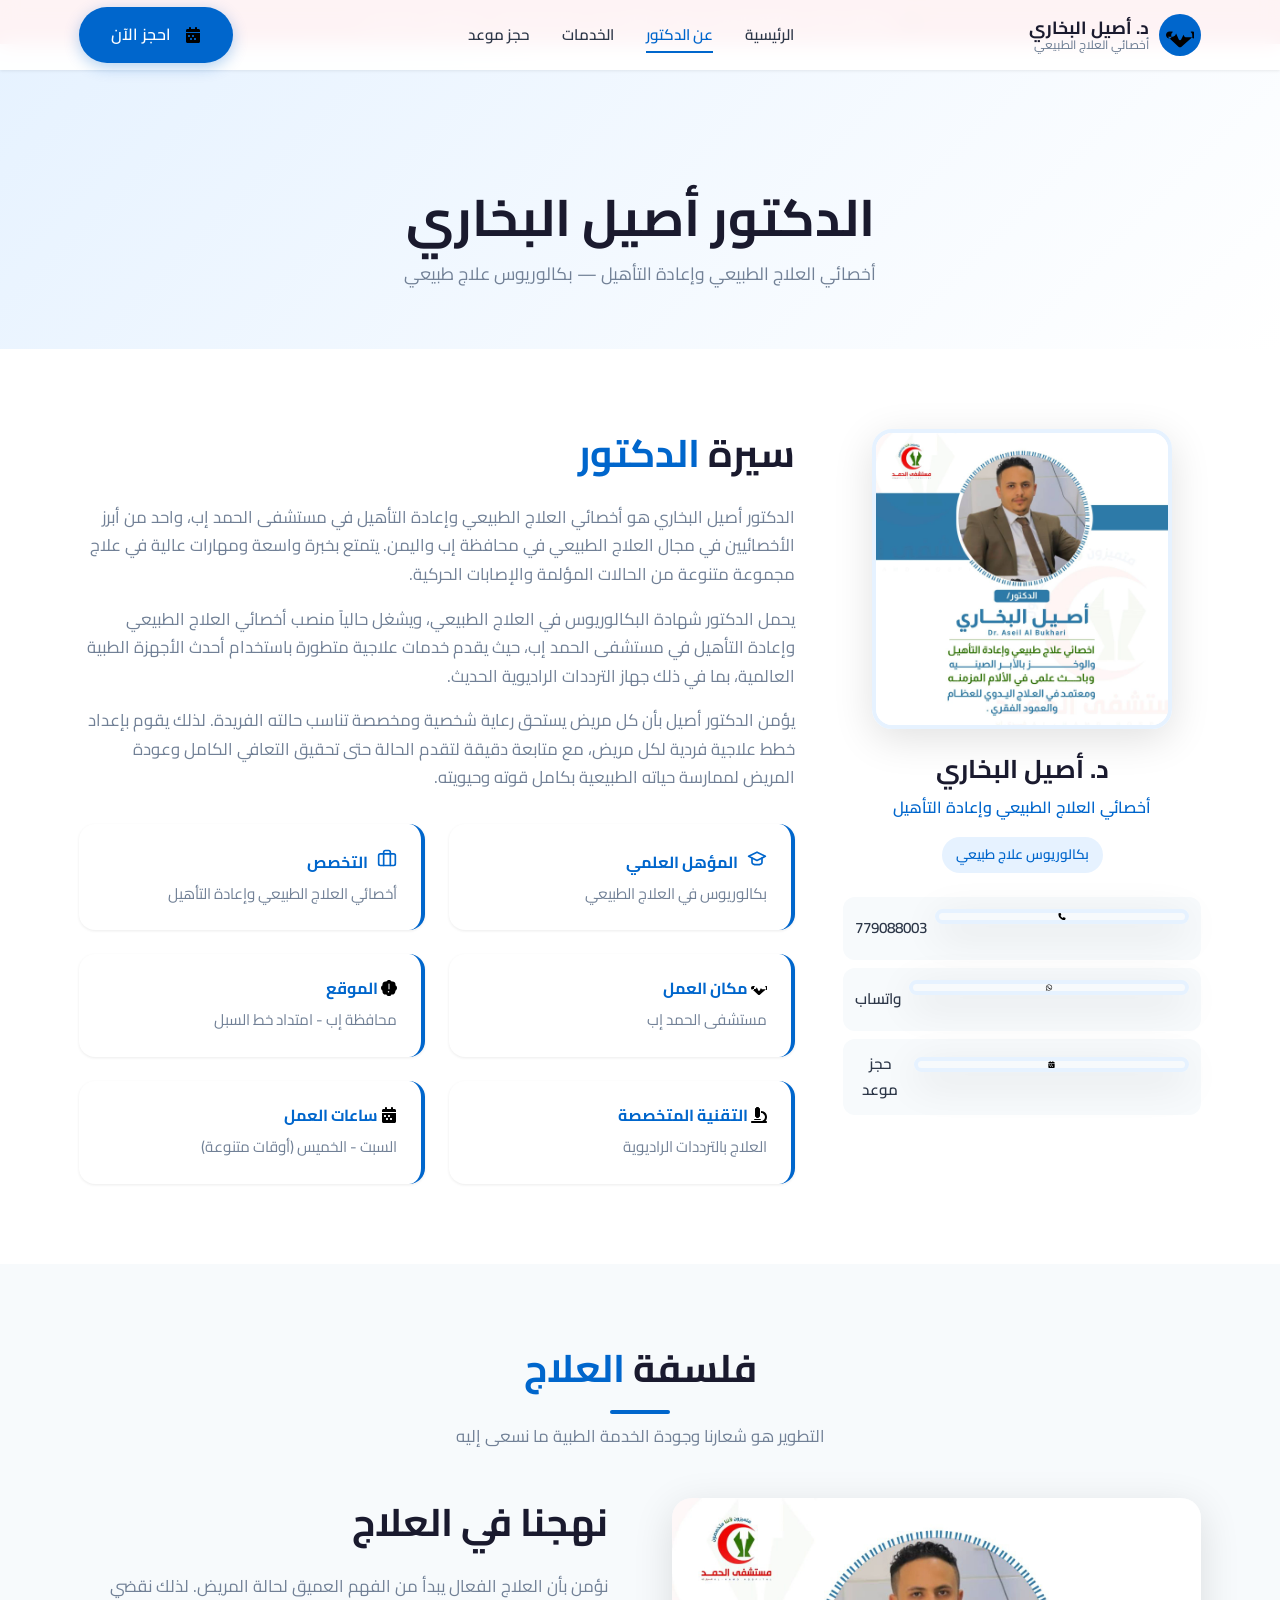
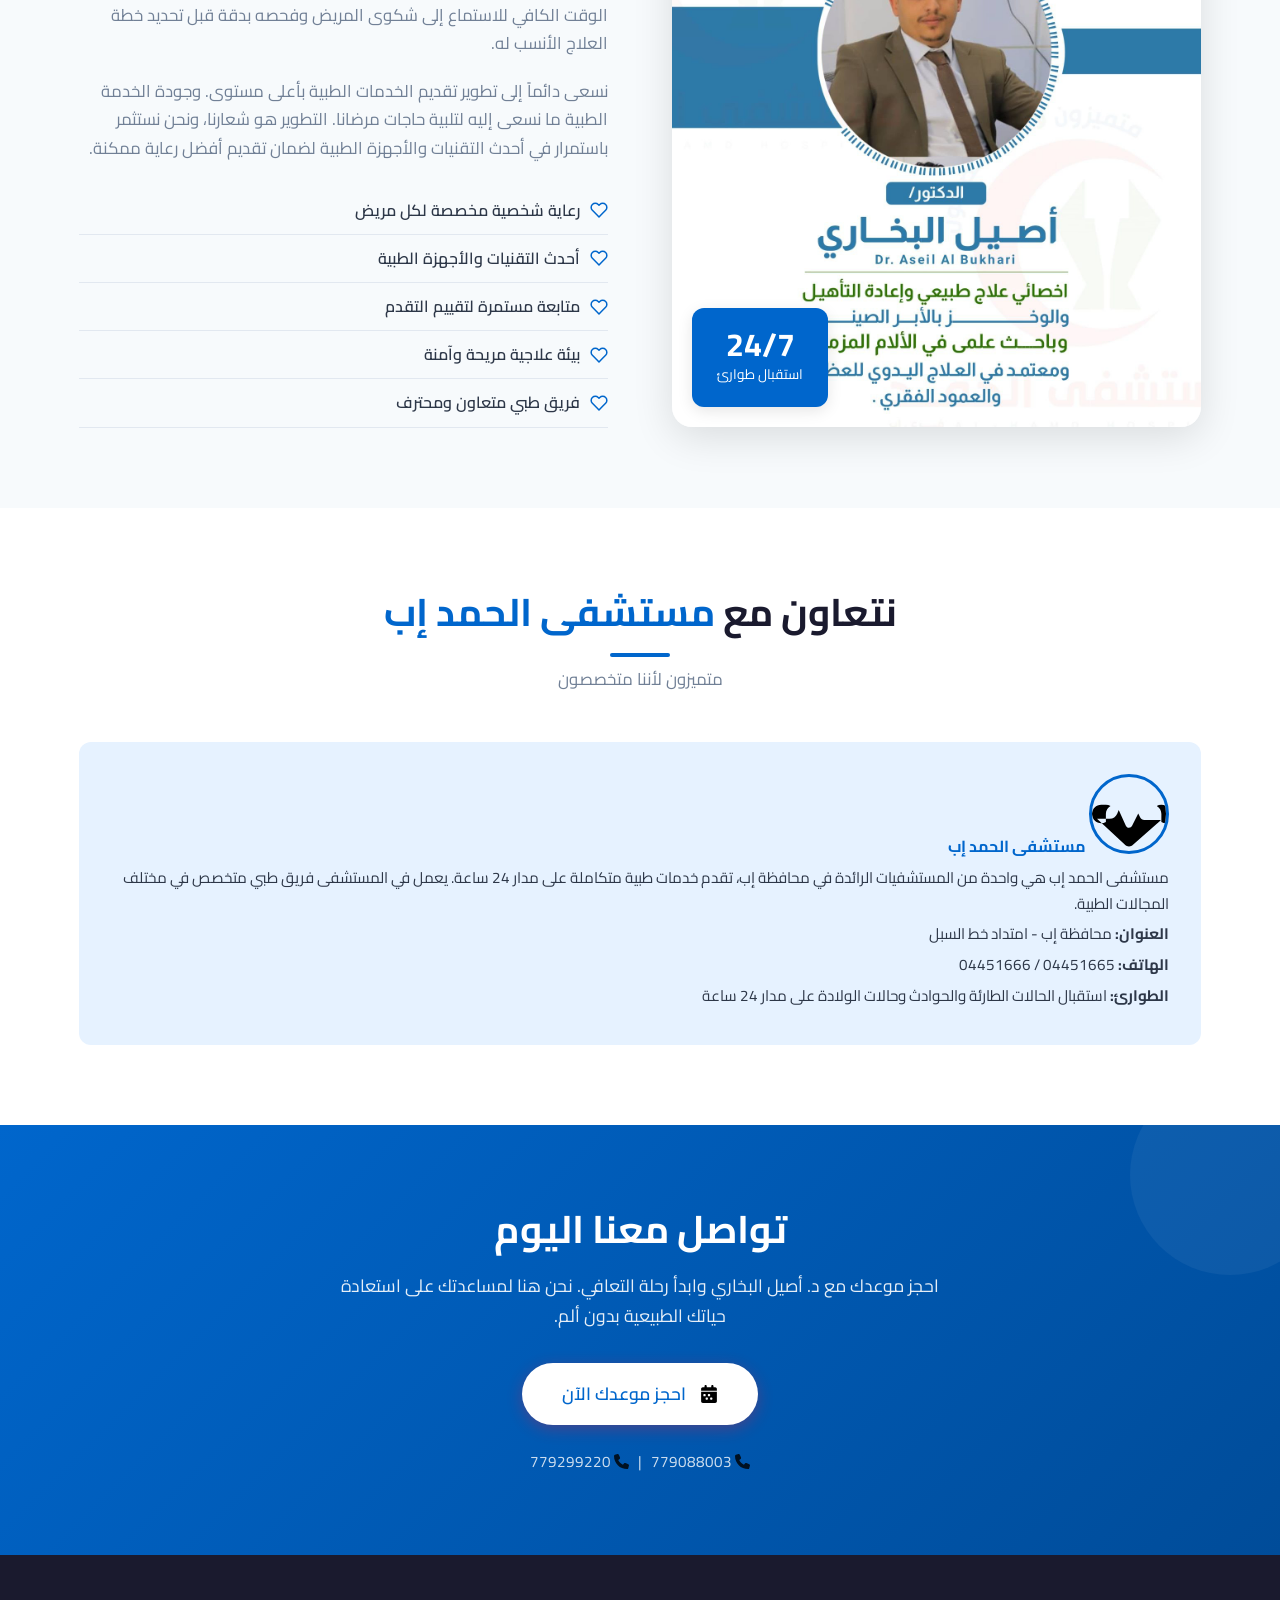
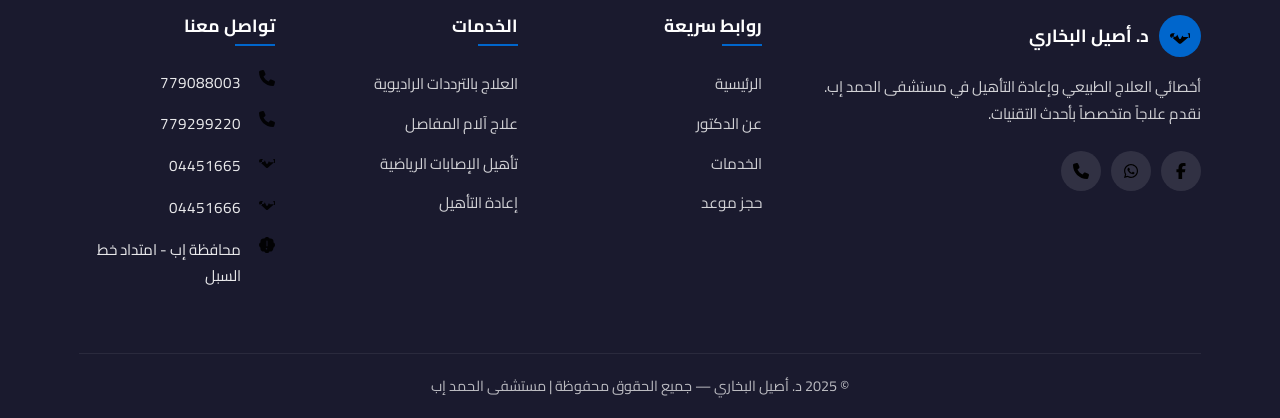
==== commit 8e30602d: "Mobile app UI/UX v2: bottom nav, drawer w/ dark mode, FAB, doctor card, interactive body map, bookin" ====
--- a/about.html
+++ b/about.html
@@ -3,6 +3,8 @@
 <head>
   <meta charset="UTF-8">
   <meta name="viewport" content="width=device-width, initial-scale=1.0">
+  <meta name="theme-color" content="#0066CC">
+  <link rel="manifest" href="manifest.json">
   <title>عن الدكتور | د. أصيل البخاري - أخصائي العلاج الطبيعي</title>
   <meta name="description" content="تعرف على الدكتور أصيل البخاري - أخصائي العلاج الطبيعي وإعادة التأهيل. بكالوريوس علاج طبيعي، خبرة واسعة في علاج آلام المفاصل والإصابات الرياضية.">
   <link rel="preconnect" href="https://fonts.googleapis.com">
@@ -58,16 +60,47 @@
     </div>
   </header>
 
-  <!-- Mobile Navigation -->
+  <!-- Mobile Navigation (Drawer) -->
   <div class="mobile-overlay" id="mobileOverlay"></div>
-  <nav class="mobile-nav" id="mobileNav">
-    <a href="index.html">الرئيسية</a>
-    <a href="about.html" class="active">عن الدكتور</a>
-    <a href="services.html">الخدمات</a>
-    <a href="contact.html">حجز موعد</a>
-    <a href="contact.html" class="btn btn-primary">
-      <img src="images/icons/calendar.svg" class="svg-icon" alt=""> احجز موعدك
-    </a>
+  <nav class="mobile-nav drawer" id="mobileNav">
+    <div class="drawer-header">
+      <img src="images/dr-aseel-photo.jpg" alt="د. أصيل البخاري" class="drawer-avatar">
+      <div>
+        <h3>د. أصيل البخاري</h3>
+        <span>أخصائي العلاج الطبيعي وإعادة التأهيل</span>
+      </div>
+    </div>
+    <div class="drawer-links">
+      <a href="index.html">
+        <svg xmlns="http://www.w3.org/2000/svg" viewBox="0 0 24 24" fill="none" stroke="currentColor" stroke-width="2" stroke-linecap="round" stroke-linejoin="round"><path d="M3 12l9-9 9 9"/><path d="M5 10v10a1 1 0 0 0 1 1h3a1 1 0 0 0 1-1v-4a1 1 0 0 1 1-1h2a1 1 0 0 1 1 1v4a1 1 0 0 0 1 1h3a1 1 0 0 0 1-1V10"/></svg>
+        الرئيسية
+      </a>
+      <a href="about.html" class="active">
+        <svg xmlns="http://www.w3.org/2000/svg" viewBox="0 0 24 24" fill="none" stroke="currentColor" stroke-width="2" stroke-linecap="round" stroke-linejoin="round"><path d="M20 21v-2a4 4 0 0 0-4-4H8a4 4 0 0 0-4 4v2"/><circle cx="12" cy="7" r="4"/></svg>
+        عن الدكتور
+      </a>
+      <a href="services.html">
+        <svg xmlns="http://www.w3.org/2000/svg" viewBox="0 0 24 24" fill="none" stroke="currentColor" stroke-width="2" stroke-linecap="round" stroke-linejoin="round"><path d="M22 12h-4l-3 9L9 3l-3 9H2"/></svg>
+        الخدمات والحالات
+      </a>
+      <a href="contact.html">
+        <svg xmlns="http://www.w3.org/2000/svg" viewBox="0 0 24 24" fill="none" stroke="currentColor" stroke-width="2" stroke-linecap="round" stroke-linejoin="round"><rect x="3" y="4" width="18" height="18" rx="2"/><path d="M16 2v4M8 2v4M3 10h18"/></svg>
+        حجز موعد
+      </a>
+    </div>
+    <div class="drawer-footer">
+      <button class="theme-toggle" id="themeToggle">
+        <span class="theme-toggle-icon"></span>
+        <span class="theme-toggle-label">الوضع الليلي</span>
+      </button>
+      <a href="tel:+967779088003" class="drawer-call">
+        <svg xmlns="http://www.w3.org/2000/svg" viewBox="0 0 24 24" fill="none" stroke="currentColor" stroke-width="2" stroke-linecap="round" stroke-linejoin="round"><path d="M22 16.92v3a2 2 0 0 1-2.18 2 19.79 19.79 0 0 1-8.63-3.07 19.5 19.5 0 0 1-6-6 19.79 19.79 0 0 1-3.07-8.67A2 2 0 0 1 4.11 2h3a2 2 0 0 1 2 1.72c.127.96.361 1.903.7 2.81a2 2 0 0 1-.45 2.11L8.09 9.91a16 16 0 0 0 6 6l1.27-1.27a2 2 0 0 1 2.11-.45c.907.339 1.85.573 2.81.7A2 2 0 0 1 22 16.92z"/></svg>
+        اتصل الآن
+      </a>
+      <a href="https://wa.me/967779088003" target="_blank" class="drawer-wa">
+        <img src="images/icons/whatsapp.svg" class="svg-icon" alt=""> واتساب مباشر
+      </a>
+    </div>
   </nav>
 
   <!-- Page Header -->
@@ -113,11 +146,11 @@
           
           <div class="info-cards">
             <div class="info-card">
-              <h4><i class="fas fa-graduation-cap" style="margin-left: 6px;"></i> المؤهل العلمي</h4>
+              <h4><span class="ci-svg"><svg xmlns="http://www.w3.org/2000/svg" viewBox="0 0 24 24" fill="none" stroke="currentColor" stroke-width="2" stroke-linecap="round" stroke-linejoin="round"><path d="M22 10L12 5 2 10l10 5 10-5z"/><path d="M6 12v5c0 1.7 2.7 3 6 3s6-1.3 6-3v-5"/></svg></span> المؤهل العلمي</h4>
               <p>بكالوريوس في العلاج الطبيعي</p>
             </div>
             <div class="info-card">
-              <h4><i class="fas fa-briefcase" style="margin-left: 6px;"></i> التخصص</h4>
+              <h4><span class="ci-svg"><svg xmlns="http://www.w3.org/2000/svg" viewBox="0 0 24 24" fill="none" stroke="currentColor" stroke-width="2" stroke-linecap="round" stroke-linejoin="round"><rect x="2" y="7" width="20" height="14" rx="2"/><path d="M16 21V5a2 2 0 0 0-2-2h-4a2 2 0 0 0-2 2v16"/></svg></span> التخصص</h4>
               <p>أخصائي العلاج الطبيعي وإعادة التأهيل</p>
             </div>
             <div class="info-card">
@@ -161,11 +194,11 @@
             الطبية لضمان تقديم أفضل رعاية ممكنة.
           </p>
           <ul class="credentials-list">
-            <li><i class="fas fa-heart"></i> رعاية شخصية مخصصة لكل مريض</li>
-            <li><i class="fas fa-heart"></i> أحدث التقنيات والأجهزة الطبية</li>
-            <li><i class="fas fa-heart"></i> متابعة مستمرة لتقييم التقدم</li>
-            <li><i class="fas fa-heart"></i> بيئة علاجية مريحة وآمنة</li>
-            <li><i class="fas fa-heart"></i> فريق طبي متعاون ومحترف</li>
+            <li><span class="ci-svg"><svg xmlns="http://www.w3.org/2000/svg" viewBox="0 0 24 24" fill="none" stroke="currentColor" stroke-width="2" stroke-linecap="round" stroke-linejoin="round"><path d="M20.84 4.61a5.5 5.5 0 0 0-7.78 0L12 5.67l-1.06-1.06a5.5 5.5 0 0 0-7.78 7.78l1.06 1.06L12 21.23l7.78-7.78 1.06-1.06a5.5 5.5 0 0 0 0-7.78z"/></svg></span> رعاية شخصية مخصصة لكل مريض</li>
+            <li><span class="ci-svg"><svg xmlns="http://www.w3.org/2000/svg" viewBox="0 0 24 24" fill="none" stroke="currentColor" stroke-width="2" stroke-linecap="round" stroke-linejoin="round"><path d="M20.84 4.61a5.5 5.5 0 0 0-7.78 0L12 5.67l-1.06-1.06a5.5 5.5 0 0 0-7.78 7.78l1.06 1.06L12 21.23l7.78-7.78 1.06-1.06a5.5 5.5 0 0 0 0-7.78z"/></svg></span> أحدث التقنيات والأجهزة الطبية</li>
+            <li><span class="ci-svg"><svg xmlns="http://www.w3.org/2000/svg" viewBox="0 0 24 24" fill="none" stroke="currentColor" stroke-width="2" stroke-linecap="round" stroke-linejoin="round"><path d="M20.84 4.61a5.5 5.5 0 0 0-7.78 0L12 5.67l-1.06-1.06a5.5 5.5 0 0 0-7.78 7.78l1.06 1.06L12 21.23l7.78-7.78 1.06-1.06a5.5 5.5 0 0 0 0-7.78z"/></svg></span> متابعة مستمرة لتقييم التقدم</li>
+            <li><span class="ci-svg"><svg xmlns="http://www.w3.org/2000/svg" viewBox="0 0 24 24" fill="none" stroke="currentColor" stroke-width="2" stroke-linecap="round" stroke-linejoin="round"><path d="M20.84 4.61a5.5 5.5 0 0 0-7.78 0L12 5.67l-1.06-1.06a5.5 5.5 0 0 0-7.78 7.78l1.06 1.06L12 21.23l7.78-7.78 1.06-1.06a5.5 5.5 0 0 0 0-7.78z"/></svg></span> بيئة علاجية مريحة وآمنة</li>
+            <li><span class="ci-svg"><svg xmlns="http://www.w3.org/2000/svg" viewBox="0 0 24 24" fill="none" stroke="currentColor" stroke-width="2" stroke-linecap="round" stroke-linejoin="round"><path d="M20.84 4.61a5.5 5.5 0 0 0-7.78 0L12 5.67l-1.06-1.06a5.5 5.5 0 0 0-7.78 7.78l1.06 1.06L12 21.23l7.78-7.78 1.06-1.06a5.5 5.5 0 0 0 0-7.78z"/></svg></span> فريق طبي متعاون ومحترف</li>
           </ul>
         </div>
         <div class="about-img" style="order: 1;">
@@ -262,6 +295,39 @@
     </div>
   </footer>
 
+  <!-- Floating Action Buttons -->
+  <div class="fab-container" id="fabContainer">
+    <a href="https://wa.me/967779088003" target="_blank" class="fab fab-action fab-wa" aria-label="واتساب">
+      <img src="images/icons/whatsapp.svg" class="svg-icon" alt="واتساب">
+    </a>
+    <a href="tel:+967779088003" class="fab fab-action fab-call" aria-label="اتصال">
+      <img src="images/icons/phone.svg" class="svg-icon" alt="اتصال">
+    </a>
+    <button class="fab fab-main" id="fabMain" aria-label="تواصل سريع">
+      <svg xmlns="http://www.w3.org/2000/svg" viewBox="0 0 24 24" fill="none" stroke="currentColor" stroke-width="2.5" stroke-linecap="round"><path d="M12 5v14M5 12h14"/></svg>
+    </button>
+  </div>
+
+  <!-- Bottom Navigation (mobile) -->
+  <nav class="bottom-nav" id="bottomNav">
+    <a href="index.html" class="bn-item">
+      <svg xmlns="http://www.w3.org/2000/svg" viewBox="0 0 24 24" fill="none" stroke="currentColor" stroke-width="2" stroke-linecap="round" stroke-linejoin="round"><path d="M3 12l9-9 9 9"/><path d="M5 10v10a1 1 0 0 0 1 1h3a1 1 0 0 0 1-1v-4a1 1 0 0 1 1-1h2a1 1 0 0 1 1 1v4a1 1 0 0 0 1 1h3a1 1 0 0 0 1-1V10"/></svg>
+      الرئيسية
+    </a>
+    <a href="services.html" class="bn-item">
+      <svg xmlns="http://www.w3.org/2000/svg" viewBox="0 0 24 24" fill="none" stroke="currentColor" stroke-width="2" stroke-linecap="round" stroke-linejoin="round"><path d="M22 12h-4l-3 9L9 3l-3 9H2"/></svg>
+      الخدمات والحالات
+    </a>
+    <a href="contact.html" class="bn-item">
+      <svg xmlns="http://www.w3.org/2000/svg" viewBox="0 0 24 24" fill="none" stroke="currentColor" stroke-width="2" stroke-linecap="round" stroke-linejoin="round"><rect x="3" y="4" width="18" height="18" rx="2"/><path d="M16 2v4M8 2v4M3 10h18"/></svg>
+      حجز موعد
+    </a>
+    <a href="about.html" class="bn-item active">
+      <svg xmlns="http://www.w3.org/2000/svg" viewBox="0 0 24 24" fill="none" stroke="currentColor" stroke-width="2" stroke-linecap="round" stroke-linejoin="round"><path d="M21 10c0 7-9 13-9 13s-9-6-9-13a9 9 0 0 1 18 0z"/><circle cx="12" cy="10" r="3"/></svg>
+      التواصل والعيادة
+    </a>
+  </nav>
+
   <button class="back-to-top" id="backToTop" aria-label="Back to top">
     <img src="images/icons/arrow-up.svg" class="svg-icon" alt="">
   </button>
--- a/css/style.css
+++ b/css/style.css
@@ -1593,3 +1593,350 @@
     left: 8px;
   }
 }
+
+/* ============================================
+   MOBILE APP UI — v2 (added 2026-08-07)
+   Bottom nav, drawer, FAB, dark mode, doctor
+   card, body map, booking wizard, polish
+   ============================================ */
+
+/* ---- Touch & interaction base ---- */
+* { -webkit-tap-highlight-color: transparent; }
+.btn, .bn-item, .fab, .service-card, .condition-item, .advantage-box,
+.contact-info-box, .info-card, .step, .body-part, .time-chip, .slider-nav,
+.back-to-top, .gallery-item { touch-action: manipulation; }
+.btn:active, .back-to-top:active, .fab:active { transform: scale(0.94); }
+.service-card:active, .advantage-box:active { transform: scale(0.98); }
+::selection { background: var(--primary); color: #fff; }
+
+/* ---- Dark mode (applied on <html data-theme="dark">) ---- */
+[data-theme="dark"] {
+  --primary: #5ea5ff;
+  --primary-dark: #3d8bf0;
+  --primary-light: #16294a;
+  --accent: #ff6b81;
+  --accent-light: #3c1822;
+  --dark: #e8ecf4;
+  --text: #cbd6e6;
+  --text-light: #8fa0b8;
+  --bg: #0d1424;
+  --bg-alt: #111c33;
+  --border: #22314d;
+  --shadow-sm: 0 1px 3px rgba(0,0,0,0.4);
+  --shadow: 0 4px 15px rgba(0,0,0,0.45);
+  --shadow-lg: 0 10px 40px rgba(0,0,0,0.55);
+}
+[data-theme="dark"] body { background: var(--bg); color: var(--text); }
+[data-theme="dark"] h1, [data-theme="dark"] h2, [data-theme="dark"] h3, [data-theme="dark"] h4 { color: var(--dark); }
+[data-theme="dark"] .hero { background: linear-gradient(135deg, #13233f 0%, var(--bg) 50%, #2a1520 100%); }
+[data-theme="dark"] .page-header { background: linear-gradient(135deg, #13233f 0%, var(--bg) 100%); }
+[data-theme="dark"] .service-card, [data-theme="dark"] .condition-item,
+[data-theme="dark"] .advantage-box, [data-theme="dark"] .testimonial-card,
+[data-theme="dark"] .contact-info-box, [data-theme="dark"] .contact-form,
+[data-theme="dark"] .info-card, [data-theme="dark"] .floating-card,
+[data-theme="dark"] .hero-badge, [data-theme="dark"] .step {
+  background: #16213a;
+  border-color: var(--border);
+}
+[data-theme="dark"] .header { background: rgba(13,20,36,0.92); }
+[data-theme="dark"] .form-group input, [data-theme="dark"] .form-group textarea,
+[data-theme="dark"] .form-group select { background: #0d1424; color: var(--text); border-color: var(--border); }
+[data-theme="dark"] .form-group input:focus, [data-theme="dark"] .form-group textarea:focus,
+[data-theme="dark"] .form-group select:focus { background: #16213a; }
+[data-theme="dark"] .gallery-item div[style*="background: white"] { background: #16213a !important; }
+[data-theme="dark"] .gallery-item small { color: var(--text-light) !important; }
+[data-theme="dark"] .gallery-item p { color: var(--primary) !important; }
+[data-theme="dark"] .slider-nav { background: rgba(22,33,58,0.92); }
+[data-theme="dark"] .slider-slide img { background: linear-gradient(135deg, #16213a 0%, #0d1424 100%); }
+[data-theme="dark"] .hospital-info { background: var(--primary-light); }
+[data-theme="dark"] .footer { background: #0a0f1c; }
+[data-theme="dark"] .cta-section { background: linear-gradient(135deg, #1b3f6e 0%, #143055 100%); }
+[data-theme="dark"] .doctor-sidebar img { border-color: var(--primary-light); }
+[data-theme="dark"] .body-figure-part { fill: #1c3a5e; stroke: #3d6ea8; }
+[data-theme="dark"] .bottom-nav { background: rgba(13,20,36,0.95); }
+[data-theme="dark"] .wizard-review { background: #0d1424; }
+[data-theme="dark"] .time-chip { background: #0d1424; color: var(--text); }
+[data-theme="dark"] .drawer-wa { background: #0f2b1e; color: #25D366; }
+[data-theme="dark"] .emergency-banner { background: #b3122f; }
+/* smooth theme switch */
+body, .header, .service-card, .condition-item, .advantage-box, .contact-info-box,
+.contact-form, .info-card, .bottom-nav, .footer, .step, .hero-badge {
+  transition: background-color 0.35s ease, color 0.35s ease, border-color 0.35s ease;
+}
+
+/* ---- Header: mobile overlap fix ---- */
+.header .container > .btn { flex-shrink: 0; }
+@media (max-width: 768px) {
+  .header .container { height: 58px; gap: 8px; }
+  .header .container > .btn { display: none; } /* hide header CTA → no overlap w/ logo */
+  .header .logo { gap: 8px; min-width: 0; }
+  .header .logo-text { font-size: 0.95rem; line-height: 1.15; white-space: nowrap; overflow: hidden; text-overflow: ellipsis; max-width: 52vw; }
+  .header .logo-text small { font-size: 0.62rem; }
+  .header .logo-icon { width: 38px; height: 38px; }
+  .header .logo-icon .svg-icon { width: 1.4rem !important; height: 1.4rem !important; }
+  .mobile-toggle { font-size: 1.35rem; padding: 4px; }
+}
+
+/* ---- Bottom Navigation (mobile) ---- */
+.bottom-nav {
+  position: fixed; bottom: 0; left: 0; right: 0; z-index: 1002;
+  height: 64px; background: var(--bg); border-top: 1px solid var(--border);
+  box-shadow: 0 -4px 20px rgba(0,0,0,0.08);
+  display: none; justify-content: space-around; align-items: center;
+  padding: 4px 6px calc(4px + env(safe-area-inset-bottom));
+}
+.bn-item {
+  display: flex; flex-direction: column; align-items: center; justify-content: center;
+  gap: 3px; font-size: 0.68rem; font-weight: 600; color: var(--text-light);
+  padding: 6px 14px; border-radius: 14px; transition: var(--transition);
+  position: relative;
+}
+.bn-item svg { width: 22px; height: 22px; }
+.bn-item.active { color: var(--primary); background: var(--primary-light); }
+.bn-item.active svg { transform: scale(1.08); }
+@media (max-width: 768px) {
+  .bottom-nav { display: flex; }
+  body { padding-bottom: 70px; }
+  .back-to-top { bottom: 84px; }
+}
+
+/* ---- Drawer (redesigned mobile menu) ---- */
+.drawer {
+  width: min(330px, 86%); max-width: none; height: 100vh;
+  display: flex; flex-direction: column; padding: 0;
+  background: var(--bg); overflow: hidden;
+  border-radius: 0; box-shadow: -8px 0 40px rgba(0,0,0,0.25);
+}
+.drawer-header {
+  background: linear-gradient(135deg, var(--primary) 0%, var(--primary-dark) 100%);
+  padding: 28px 20px 24px; color: #fff; display: flex; align-items: center; gap: 14px;
+  position: relative; overflow: hidden;
+}
+.drawer-header::after {
+  content: ''; position: absolute; top: -40px; left: -40px; width: 120px; height: 120px;
+  background: rgba(255,255,255,0.08); border-radius: 50%;
+}
+.drawer-avatar {
+  width: 62px; height: 62px; border-radius: 50%; object-fit: cover;
+  border: 3px solid rgba(255,255,255,0.45); box-shadow: var(--shadow); flex-shrink: 0;
+}
+.drawer-header h3 { color: #fff; font-size: 1.1rem; margin-bottom: 2px; }
+.drawer-header span { font-size: 0.75rem; opacity: 0.9; display: block; }
+.drawer-links { flex: 1; overflow-y: auto; padding: 14px 0; }
+.drawer-links a {
+  display: flex; align-items: center; gap: 12px; padding: 14px 22px;
+  font-size: 1.02rem; font-weight: 600; color: var(--text);
+  border-bottom: 1px solid var(--border); transition: var(--transition);
+  border-right: 3px solid transparent;
+}
+.drawer-links a svg { width: 20px; height: 20px; color: var(--primary); flex-shrink: 0; }
+.drawer-links a:hover, .drawer-links a.active { color: var(--primary); background: var(--primary-light); border-right-color: var(--primary); }
+.drawer-footer { padding: 14px 16px calc(16px + env(safe-area-inset-bottom)); border-top: 1px solid var(--border); display: grid; gap: 10px; }
+.theme-toggle, .drawer-call, .drawer-wa {
+  display: flex; align-items: center; justify-content: center; gap: 8px;
+  padding: 12px; border-radius: 12px; font-weight: 700; font-size: 0.92rem;
+  border: none; cursor: pointer; font-family: inherit; transition: var(--transition);
+}
+.theme-toggle { background: var(--bg-alt); color: var(--text); }
+.theme-toggle:active { transform: scale(0.97); }
+.drawer-call { background: var(--primary-light); color: var(--primary); }
+.drawer-wa { background: #e6f9ee; color: #128C7E; }
+.theme-toggle svg, .drawer-call svg, .drawer-wa svg { width: 18px; height: 18px; }
+
+/* ---- Floating Action Buttons (WhatsApp + Call) ---- */
+.fab-container { position: fixed; bottom: 90px; left: 18px; z-index: 1001; display: flex; flex-direction: column; align-items: center; gap: 12px; }
+.fab {
+  width: 54px; height: 54px; border-radius: 50%; border: none; cursor: pointer;
+  display: flex; align-items: center; justify-content: center;
+  box-shadow: 0 6px 20px rgba(0,0,0,0.25); transition: var(--transition);
+  color: #fff;
+}
+.fab svg { width: 24px; height: 24px; }
+.fab-main { background: var(--accent); z-index: 2; }
+.fab-main svg { transition: transform 0.3s ease; }
+.fab-container.open .fab-main svg { transform: rotate(45deg); }
+.fab-action {
+  position: absolute; bottom: 62px; opacity: 0; transform: scale(0.4) translateY(14px);
+  pointer-events: none; transition: all 0.3s cubic-bezier(0.34, 1.56, 0.64, 1);
+}
+.fab-action:nth-child(2) { bottom: 62px; }
+.fab-action:nth-child(3) { bottom: 124px; }
+.fab-container.open .fab-action { opacity: 1; transform: scale(1) translateY(0); pointer-events: auto; }
+.fab-wa { background: #25D366; }
+.fab-call { background: var(--primary); }
+.fab:hover { transform: translateY(-3px) scale(1.05); }
+@media (min-width: 769px) { .fab-container { display: none; } }
+
+/* ---- Doctor Card (replaces static poster) ---- */
+.doctor-card {
+  background: var(--bg); border-radius: 24px; padding: 28px 24px;
+  box-shadow: var(--shadow-lg); border: 1px solid var(--border);
+  position: relative; overflow: hidden; text-align: center;
+  animation: fadeInLeft 1s ease 0.3s both;
+}
+.doctor-card::before {
+  content: ''; position: absolute; top: -60px; right: -60px; width: 180px; height: 180px;
+  background: radial-gradient(circle, var(--primary-light) 0%, transparent 70%);
+  pointer-events: none;
+}
+.dc-avatar-wrap { position: relative; display: inline-block; margin-bottom: 16px; }
+.dc-avatar {
+  width: 130px; height: 130px; border-radius: 50%; overflow: hidden;
+  border: 4px solid var(--primary); box-shadow: 0 0 0 6px var(--primary-light), var(--shadow);
+  margin: 0 auto; position: relative;
+}
+.dc-avatar img { width: 100%; height: 100%; object-fit: cover; display: block; }
+.dc-online {
+  position: absolute; bottom: 4px; right: -6px; background: #25D366; color: #fff;
+  font-size: 0.62rem; font-weight: 700; padding: 3px 10px; border-radius: 50px;
+  box-shadow: var(--shadow-sm); display: flex; align-items: center; gap: 4px; white-space: nowrap;
+}
+.dc-online i { width: 6px; height: 6px; background: #fff; border-radius: 50%; display: inline-block; animation: pulse 1.6s infinite; }
+.dc-flag {
+  display: inline-block; background: var(--accent-light); color: var(--accent);
+  font-size: 0.72rem; font-weight: 700; padding: 4px 14px; border-radius: 50px; margin-bottom: 8px;
+}
+.dc-name { font-size: 1.45rem; margin-bottom: 4px; }
+.dc-role { color: var(--primary); font-weight: 600; font-size: 0.95rem; margin-bottom: 14px; }
+.dc-badges { display: flex; flex-wrap: wrap; gap: 8px; justify-content: center; margin-bottom: 18px; }
+.dc-badge {
+  display: inline-flex; align-items: center; gap: 6px; background: var(--bg-alt);
+  border: 1px solid var(--border); border-radius: 50px; padding: 6px 12px;
+  font-size: 0.75rem; font-weight: 600; color: var(--text);
+}
+.dc-badge .svg-icon { width: 14px; height: 14px; fill: var(--primary); }
+.dc-stats { display: flex; justify-content: space-around; background: var(--bg-alt); border-radius: 16px; padding: 16px 8px; margin-bottom: 18px; border: 1px solid var(--border); }
+.dc-stats div { text-align: center; }
+.dc-stats strong { display: block; font-size: 1.35rem; color: var(--primary); }
+.dc-stats span { font-size: 0.72rem; color: var(--text-light); }
+.dc-actions { display: grid; grid-template-columns: 1fr 1fr; gap: 10px; margin-bottom: 14px; }
+.dc-actions .btn { padding: 12px 10px; font-size: 0.9rem; }
+.dc-actions .dc-btn-wa { background: #25D366; color: #fff; box-shadow: 0 4px 15px rgba(37,211,102,0.35); }
+.dc-actions .dc-btn-wa:hover { background: #1fb457; }
+.dc-actions .dc-btn-call { background: var(--primary-light); color: var(--primary); border: 2px solid transparent; }
+.dc-loc { display: flex; align-items: center; justify-content: center; gap: 6px; font-size: 0.82rem; color: var(--text-light); }
+.dc-loc .svg-icon { width: 14px; height: 14px; fill: var(--accent); }
+
+/* ---- Interactive Body Map ---- */
+.body-map-wrap { display: grid; grid-template-columns: 1fr 1.2fr; gap: 2.5rem; align-items: center; max-width: 820px; margin: 2rem auto 0; }
+.body-map { max-width: 330px; margin: 0 auto; position: relative; }
+.body-map svg { width: 100%; height: auto; display: block; }
+.body-figure-part { fill: #dbeafe; stroke: var(--primary); stroke-width: 2; stroke-linejoin: round; transition: fill 0.3s ease; }
+.body-map svg .spine-line { stroke: var(--primary); stroke-width: 2.5; stroke-linecap: round; opacity: 0.5; }
+.hotspot {
+  fill: rgba(0,102,204,0.15); stroke: var(--primary); stroke-width: 2;
+  cursor: pointer; transition: all 0.25s ease;
+}
+.hotspot:hover { fill: rgba(0,102,204,0.35); stroke-width: 3; }
+.hotspot.active { fill: rgba(227,24,55,0.3); stroke: var(--accent); stroke-width: 3; animation: hotspotPulse 1.6s ease infinite; }
+@keyframes hotspotPulse {
+  0%, 100% { r: 13; }
+  50% { r: 17; }
+}
+.body-map-panel h4 { margin-bottom: 14px; font-size: 1.15rem; }
+.body-parts { display: flex; flex-wrap: wrap; gap: 10px; margin-bottom: 18px; }
+.body-part {
+  padding: 10px 18px; border: 2px solid var(--border); border-radius: 50px;
+  background: var(--bg); color: var(--text); font-family: inherit; font-size: 0.9rem;
+  font-weight: 600; cursor: pointer; transition: var(--transition); display: inline-flex; align-items: center; gap: 8px;
+}
+.body-part::before { content: ''; width: 8px; height: 8px; border-radius: 50%; background: var(--border); transition: var(--transition); }
+.body-part:hover { border-color: var(--primary); color: var(--primary); }
+.body-part.active { background: var(--primary); border-color: var(--primary); color: #fff; }
+.body-part.active::before { background: #fff; }
+.body-detail {
+  background: var(--bg); border: 1px solid var(--border); border-radius: 18px;
+  padding: 20px; box-shadow: var(--shadow-sm); min-height: 130px;
+  border-right: 4px solid var(--primary);
+}
+.body-detail h5 { color: var(--primary); font-size: 1.05rem; margin-bottom: 8px; }
+.body-detail p { font-size: 0.92rem; color: var(--text-light); margin-bottom: 12px; line-height: 1.8; }
+.body-detail a { display: inline-flex; align-items: center; gap: 6px; font-weight: 700; font-size: 0.88rem; color: var(--accent); }
+@media (max-width: 900px) {
+  .body-map-wrap { grid-template-columns: 1fr; gap: 1.5rem; }
+}
+
+/* ---- Booking wizard ---- */
+.wizard-progress { display: flex; gap: 8px; margin-bottom: 2rem; }
+.wizard-progress .wp { flex: 1; text-align: center; }
+.wizard-progress .wp-bar { height: 6px; border-radius: 3px; background: var(--border); margin-bottom: 6px; position: relative; overflow: hidden; }
+.wizard-progress .wp-bar::after { content: ''; position: absolute; inset: 0; background: var(--primary); transform: scaleX(0); transform-origin: right; transition: transform 0.4s ease; }
+.wizard-progress .wp.active .wp-bar::after { transform: scaleX(1); }
+.wizard-progress .wp.done .wp-bar::after { transform: scaleX(1); }
+.wizard-progress .wp span { font-size: 0.7rem; font-weight: 600; color: var(--text-light); }
+.wizard-progress .wp.active span, .wizard-progress .wp.done span { color: var(--primary); }
+.wizard-panel { display: none; animation: fadeInUp 0.4s ease; }
+.wizard-panel.active { display: block; }
+.wizard-nav { display: flex; justify-content: space-between; gap: 12px; margin-top: 2rem; }
+.wizard-nav .btn { flex: 1; }
+.wizard-nav .btn-wizard-back { background: var(--bg-alt); color: var(--text); border: 2px solid var(--border); box-shadow: none; }
+.wizard-nav .btn-wizard-back:hover { background: var(--border); }
+.time-chips { display: flex; flex-wrap: wrap; gap: 10px; }
+.time-chip {
+  padding: 11px 18px; border: 2px solid var(--border); border-radius: 50px;
+  background: var(--bg-alt); color: var(--text); font-family: inherit; font-weight: 600;
+  font-size: 0.88rem; cursor: pointer; transition: var(--transition); flex: 1 0 40%;
+  text-align: center;
+}
+.time-chip.selected { background: var(--primary); color: #fff; border-color: var(--primary); box-shadow: 0 4px 12px rgba(0,102,204,0.3); }
+.wizard-review { background: var(--bg-alt); border-radius: 16px; padding: 1.2rem 1.4rem; margin-bottom: 1.2rem; border: 1px solid var(--border); }
+.wizard-review li { display: flex; justify-content: space-between; gap: 10px; padding: 9px 0; border-bottom: 1px dashed var(--border); font-size: 0.92rem; }
+.wizard-review li:last-child { border-bottom: none; }
+.wizard-review li span:first-child { color: var(--text-light); font-weight: 600; }
+.wizard-review li span:last-child { font-weight: 700; color: var(--text); text-align: left; }
+.btn-wa-submit { background: #25D366; color: #fff; box-shadow: 0 4px 15px rgba(37,211,102,0.35); }
+.btn-wa-submit:hover { background: #1fb457; transform: translateY(-2px); }
+.btn-wa-submit .svg-icon { width: 1.1em; height: 1.1em; fill: #fff; }
+
+/* ---- Icon containers for inline SVG (replacing FA) ---- */
+.ci-svg { display: inline-flex; align-items: center; justify-content: center; flex-shrink: 0; }
+.condition-item .ci-svg {
+  width: 45px; height: 45px; background: var(--accent-light); color: var(--accent);
+  border-radius: 50%; font-size: 1.1rem;
+}
+.condition-item .ci-svg svg { width: 22px; height: 22px; }
+.advantage-box .ci-svg { font-size: 2.5rem; color: var(--primary); margin-bottom: 1rem; width: 100%; }
+.advantage-box .ci-svg svg { width: 1em; height: 1em; }
+.service-icon .ci-svg svg { width: 30px; height: 30px; color: var(--primary); }
+.service-card:hover .service-icon .ci-svg svg { color: #fff; }
+.info-card .ci-svg svg { width: 20px; height: 20px; color: var(--primary); vertical-align: middle; margin-left: 6px; }
+.credentials-list li .ci-svg svg { width: 18px; height: 18px; color: var(--primary); flex-shrink: 0; }
+h4 .ci-svg svg { width: 20px; height: 20px; color: var(--primary); vertical-align: middle; margin-left: 6px; }
+.slider-nav .ci-svg svg { width: 18px; height: 18px; }
+.slider-nav .ci-svg { font-size: 1.2rem; }
+.hospital-info-content h4 .ci-svg svg { color: var(--primary); }
+.cta-section h2 .ci-svg svg { color: #fff; }
+.video-heading .ci-svg svg { width: 24px; height: 24px; color: var(--accent); vertical-align: middle; margin-left: 8px; }
+#formSuccess .ci-svg svg { width: 48px; height: 48px; color: var(--primary); margin-bottom: 1rem; }
+body .contact-info-box .ci-svg { width: 50px; height: 50px; background: var(--primary-light); color: var(--primary); border-radius: 50%; font-size: 1.2rem; margin-bottom: 1rem; }
+body .contact-info-box .ci-svg svg { width: 24px; height: 24px; }
+
+/* ---- Card polish: radius, shadows, micro-interactions ---- */
+.service-card { border-radius: 20px; }
+.service-card:hover { transform: translateY(-10px) scale(1.01); box-shadow: var(--shadow-lg); }
+.service-icon { width: 64px; height: 64px; border-radius: 18px; background: var(--primary-light); }
+.service-card:hover .service-icon { transform: rotate(-8deg) scale(1.08); border-radius: 22px; }
+.service-card .service-icon .svg-icon, .service-card .ci-svg svg { transition: transform 0.3s ease; }
+.condition-item { border-radius: 18px; border: 1px solid var(--border); }
+.condition-item:hover { transform: translateX(-6px); border-color: var(--primary-light); }
+.advantage-box { border-radius: 20px; }
+.info-card { border-radius: 16px; }
+.contact-info-box { border-radius: 18px; }
+.contact-form { border-radius: 22px; }
+.gallery-item { border-radius: 18px; }
+.step { background: var(--bg); border: 1px solid var(--border); border-radius: 20px; padding: 2rem 1.5rem; box-shadow: var(--shadow-sm); transition: var(--transition); }
+.step:hover { transform: translateY(-6px); box-shadow: var(--shadow); }
+.step-num { background: linear-gradient(135deg, var(--primary), var(--primary-dark)); }
+
+/* ---- Ripple micro-interaction ---- */
+.ripple { position: relative; overflow: hidden; }
+.ripple-wave {
+  position: absolute; border-radius: 50%; background: rgba(255,255,255,0.5);
+  transform: scale(0); animation: rippleAnim 0.6s ease-out; pointer-events: none;
+}
+@keyframes rippleAnim { to { transform: scale(4); opacity: 0; } }
+
+/* ---- Reduced motion ---- */
+@media (prefers-reduced-motion: reduce) {
+  *, *::before, *::after { animation-duration: 0.01ms !important; transition-duration: 0.01ms !important; }
+}
